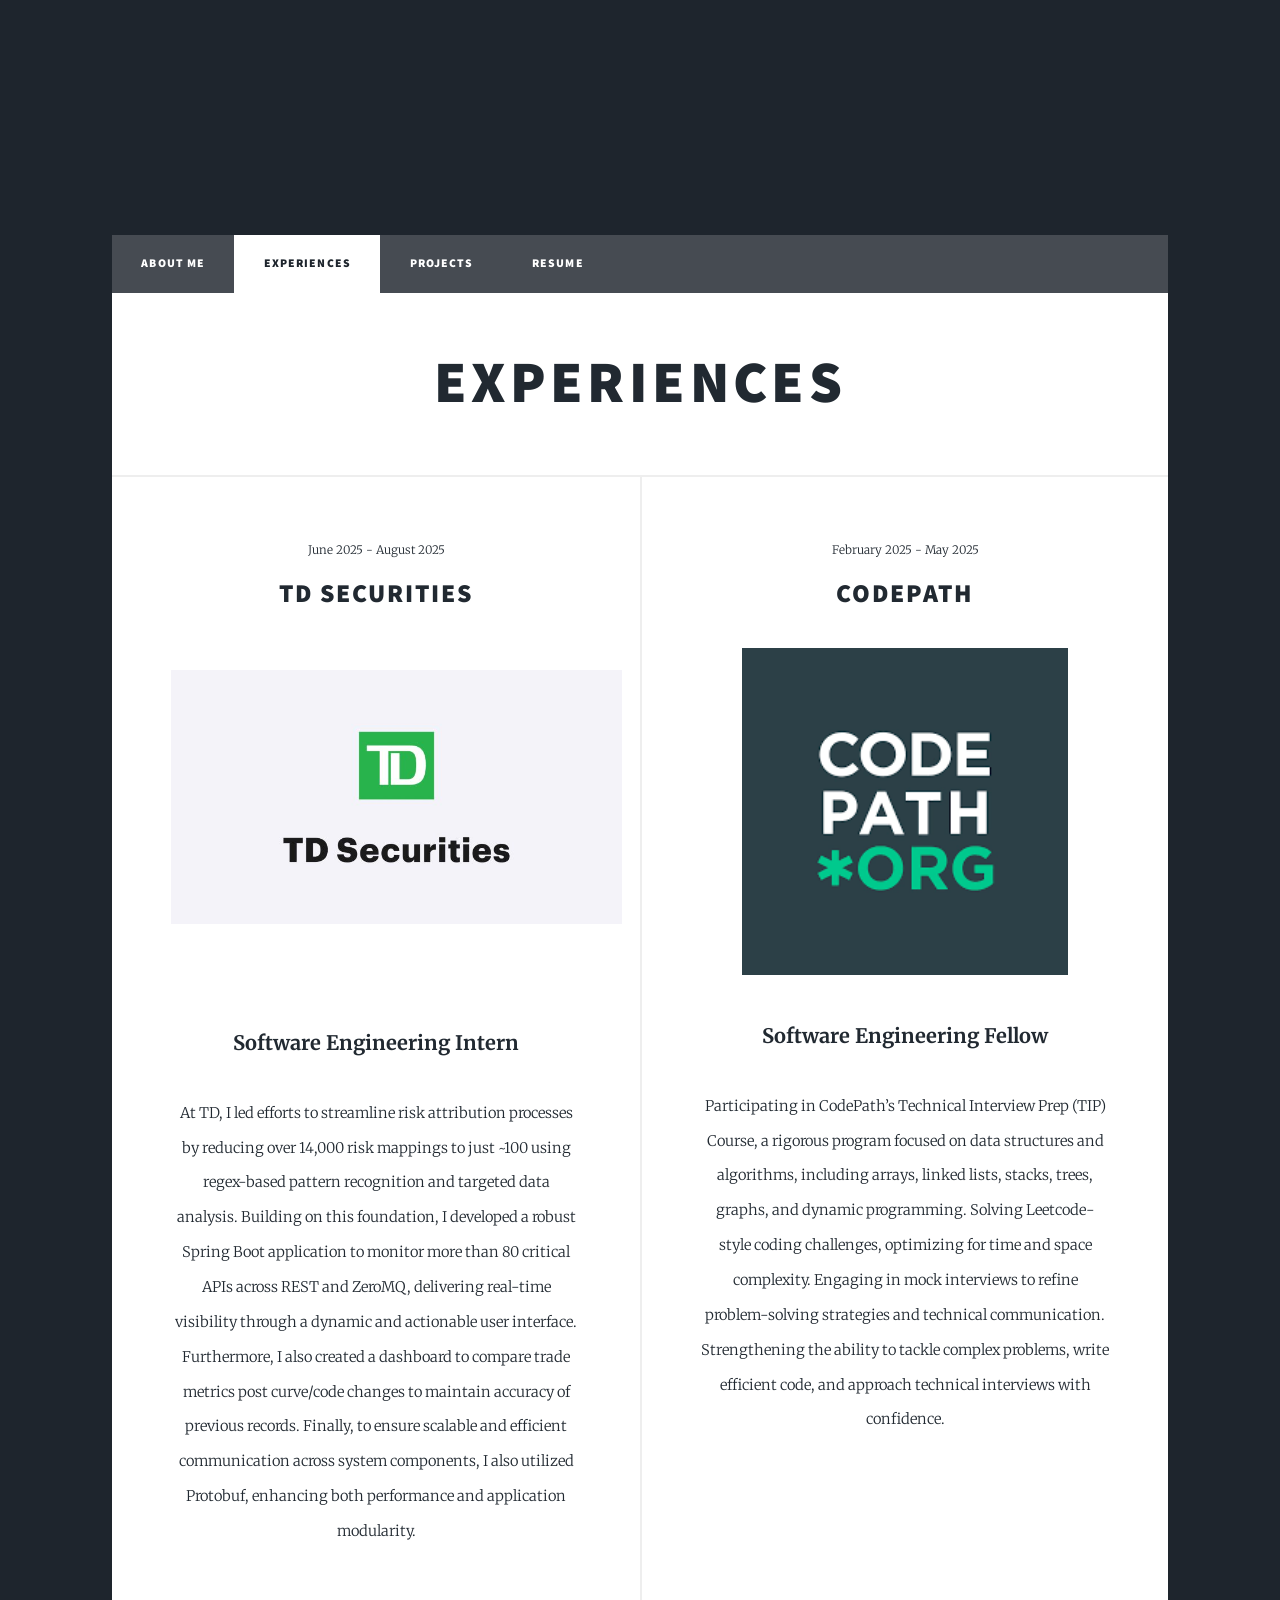
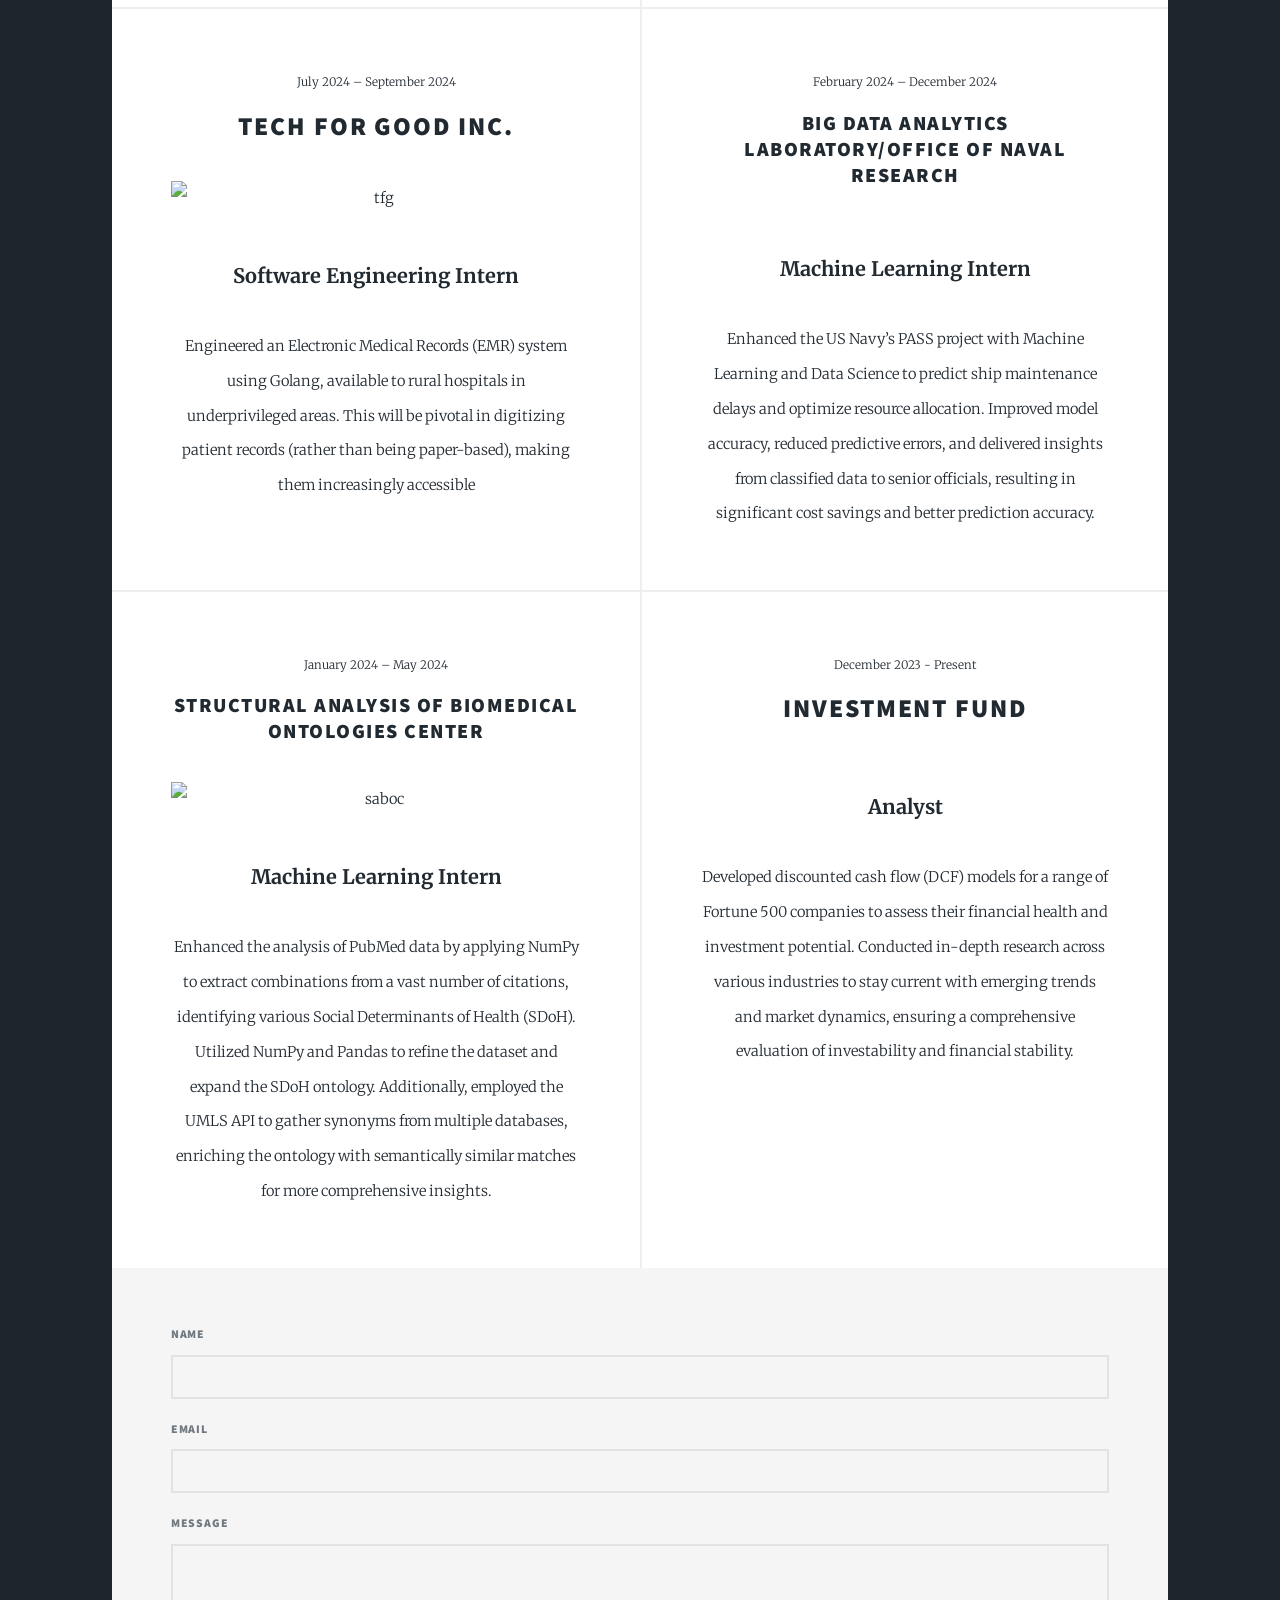
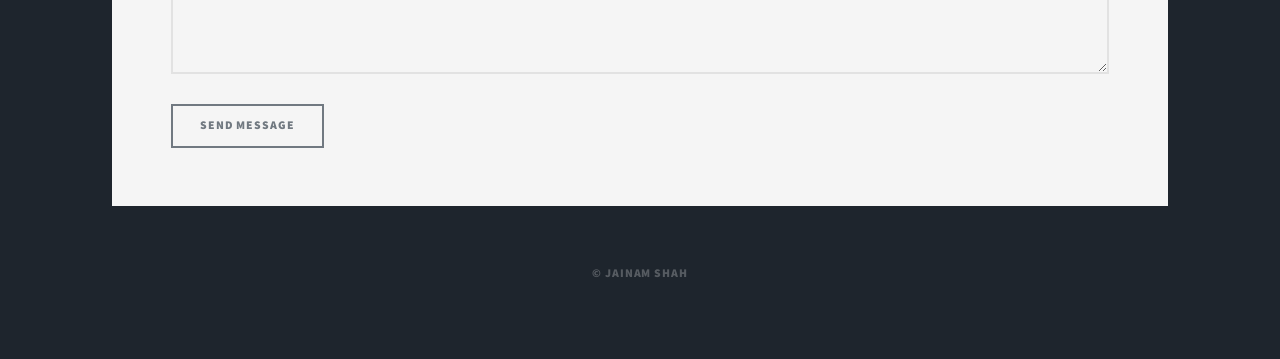
==== experiences.html @ 159c6a9f "changes" ====
<!DOCTYPE HTML>
<!--
	Massively by HTML5 UP
	html5up.net | @ajlkn
	Free for personal and commercial use under the CCA 3.0 license (html5up.net/license)
-->
<html>
	<head>
		<title>Jainam Shah - Software Engineer</title>
		<link rel="icon" type="image/jpg" href="images/j.jpg">
		<meta charset="utf-8" />
		<meta name="viewport" content="width=device-width, initial-scale=1, user-scalable=no" />
		<link rel="stylesheet" href="assets/css/main.css" />
		<noscript><link rel="stylesheet" href="assets/css/noscript.css" /></noscript>
	</head>
	<body class="is-preload">

		<!-- Wrapper -->
			<div id="wrapper">

				<!-- Intro -->
				<!-- <div id="intro"> -->
					<!-- <img id="selfpicture" src="images/1713069211766.jpeg" alt="picture">
					<h1>Jainam Shah<br /></h1>
					<h2>Sophomore @ New Jersey Institute of Technology<br /></h2>
					<p>Software Engineer interested in AI, Machine Learning, and other emerging technologies</p> -->
					<!-- <ul class="actions">
						<li><a href="#header" class="button icon solid solo fa-arrow-down scrolly">Continue</a></li>
					</ul> -->
				<!-- </div> -->

				<header id="header">
					<!-- <a href="index.html" class="logo">Massively</a> -->
				</header>
					

				<!-- Nav -->
					<nav id="nav">
						<ul class="links">
							<li><a href="index.html">About Me</a></li>
							<li class="active"><a href="experiences.html">Experiences</a></li>
							<li><a href="projects.html">Projects</a></li>
							<li><a href = "resume.html">Resume</a></li>
						</ul>
						<ul class="icons">
							
							<li><a href="https://www.instagram.com/j.shah28/" class="icon brands alt fa-instagram"><span class="label">Instagram</span></a></li>
							<li><a href="https://github.com/jshah0428" class="icon brands alt fa-github"><span class="label">GitHub</span></a></li>
							<li><a href="https://www.linkedin.com/in/jainamshah0428/" class="icon brands alt fa-linkedin"><span class="label">LinkedIn</span></a></li>
							<li><a href="mailto:jainamshah0428@gmail.com" class="icon solid alt fa-envelope"><span class="label">Email</span></a></li>
						
					</ul>
					</nav>	

				<!-- Main -->
				<div id="main">
					<div id = "experiences">
						<h1>Experiences</h1>
					</div>
						<section id = "posts" class="posts">
						

							<!-- New 2 -->
							<article>
								<header>
									<span class="date">June 2025 - August 2025</span>
									<h2 ><a href="#">TD Securities<br /></a></h2>
								</header>
								
								
								
								
								<a id = "tds" href="#" class="image fit"><img src="images/tds.jpeg" alt="" /></a>
								<style>
									#tds{
										display: inline-block;
										 /* margin-top: -15px; */
										margin-right: 50px;
										
										width: 110%; 
										height: auto;
									}
								</style>
								<p id ="jobtitles" class="tdsword">Software Engineering Intern</p>
								<style>
									.tdsword {
										font-size: 20px;
										margin-top: 45px;
									}
								</style>

								<p id = "explanation"> 
									At TD, I led efforts to streamline risk attribution processes by reducing over 
									14,000 risk mappings to just ~100 using regex-based pattern recognition and targeted 
									data analysis. Building on this foundation, I developed a robust Spring Boot application 
									to monitor more than 80 critical APIs across REST and ZeroMQ, delivering real-time 
									visibility through a dynamic and actionable user interface. Furthermore, 
									I also created a dashboard to compare trade metrics post curve/code changes to 
									maintain accuracy of previous records. 
									Finally, to ensure scalable and efficient communication across system components, 
									I also utilized Protobuf, enhancing 
									both performance and application modularity.</p>
								
							</article>
							

							<article>
								<header>
									<span class="date">February 2025 - May 2025</span>
									<h2 id = "codepath"><a href="#">CodePath<br />
									</a></h2>
									
									</header>
								</header>
								<a href="#" class="image fit"><img src="images/codepath.png" alt="codepath" id = "small"/></a>
								<p id ="jobtitles">Software Engineering Fellow</p>
								<p id = "explanation"> Participating in CodePath’s Technical Interview Prep (TIP) Course, 
									a rigorous program focused on data structures and algorithms, including arrays, linked lists, 
									stacks, trees, graphs, and dynamic programming. Solving Leetcode-style coding challenges, optimizing for 
									time and space complexity. Engaging in mock interviews to refine problem-solving strategies and technical 
									communication. Strengthening the ability to tackle complex problems, 
									write efficient code, and approach technical interviews with confidence.</p>
								<style>
									#small{
									  width: 80%;
									height: auto; 
									display: block;
									margin: auto; 
									}
								</style>
							</article>
							
							<article>
								
								<header>
									<span class="date"> July 2024 – September 2024</span>
									<h2><a href="#">Tech For Good Inc.<br /></a></h2>
								</header>
								<a href="#" class="image fit"><img src="images/Tech For Good_High Quality.png" alt="tfg" /></a>
								<p id ="jobtitles">Software Engineering Intern</p>
								<p id = "explanation"> Engineered an Electronic Medical Records (EMR) system using Golang, available to 
									rural hospitals in underprivileged areas. This will be pivotal in digitizing patient records 
									(rather than being paper-based), making them increasingly accessible</p>

						
							</article>
							<article>
								<header>
									<span class="date">February 2024 – December 2024</span>
									<h2 id = "BDAL"><a href="#">Big Data Analytics Laboratory/Office of Naval Research<br />
									</a></h2>
									<style>
										#BDAL{
											font-size: 20px;
										}
									</style>
								</header>
								<a href="#" id ="bdal_picture" class="image fit"><img src="images/IMG_E8BCC4598E19-1.jpeg" alt="" /></a>
								<style>
									#bdal_picture{
										display: inline-block;
										margin-top: -15px;
										width: 50%;
										height: auto;
									}
								</style>
								<p id ="jobtitles">Machine Learning Intern</p>
								<p id = "explanation"> Enhanced the US Navy’s PASS project with Machine Learning and Data Science to predict ship maintenance delays 
									and optimize resource allocation. Improved model accuracy, reduced predictive errors, and delivered insights from 
									classified data to senior officials, resulting in significant cost savings and better prediction accuracy.</p>
								
							</article>
							<article>
								<header>
									<span class="date">January 2024 – May 2024</span>
									<h2 id = "SABOC"><a href="#">Structural Analysis of Biomedical Ontologies Center<br />
									</a></h2>
									<style>
									#SABOC{
										font-size: 20px;
									}
									</style>
									</header>
								</header>
								<a href="#" class="image fit"><img src="images/saboc.jpeg" alt="saboc" /></a>
								<p id ="jobtitles">Machine Learning Intern</p>
								<p id = "explanation"> Enhanced the analysis of PubMed data by applying NumPy to extract combinations from a vast number of citations, 
									identifying various Social Determinants of Health (SDoH). Utilized NumPy and Pandas to refine the dataset and expand the SDoH ontology. 
									Additionally, employed the UMLS API to gather synonyms from multiple databases, enriching the ontology with semantically similar matches 
									for more comprehensive insights.</p>
							</article>
							<article>
								<header>
									<span class="date">December 2023 - Present</span>
									<h2><a href="#">Investment Fund<br />
									</a></h2>
									
								</header>
								<a id = "njitif_pic" href="#" class="image fit"><img src="images/download.png" alt="" /></a>
								<style>
									#njitif_pic{
										display: inline-block;
										margin-top: -15px;
										width: 70%;
										height: auto;
									}
								</style>
								<p id ="jobtitles">Analyst</p>
								<p id = "explanation"> 
								Developed discounted cash flow (DCF) models for a range of Fortune 500 companies to assess their 
									financial health and investment potential. Conducted in-depth research across various industries 
									to stay current with emerging trends and market dynamics, ensuring a comprehensive evaluation of 
									investability and financial stability.</p>
								
							</article>
							
						</section>
					</div>

				<!-- Footer -->
				<footer id="footer">
					<section>
						<form action="https://api.web3forms.com/submit" method="POST">
							<div class="fields">
								<div class="field">
									<label for="name">Name</label>
									<input type="text" name="name" id="name" required />
								</div>
								<div class="field">
									<label for="email">Email</label>
									<input type="email" name="email" id="email" required />
								</div>
								<div class="field">
									<label for="message">Message</label>
									<textarea name="message" id="message" rows="3" required></textarea>
								</div>
							</div>
							<input type="hidden" name="access_key" value="6ddfe1da-90d0-420a-a9d8-35b6c56b2657">
							<ul class="actions">
								<li><input type="submit" value="Send Message" /></li>
							</ul>
						</form>
					</section>
					<!-- <section class="split contact">
						
						
						<section>
							<h3>Social</h3>
							<ul class="icons alt">
								<li><a href="#" class="icon brands alt fa-twitter"><span class="label">Twitter</span></a></li>
								<li><a href="#" class="icon brands alt fa-facebook-f"><span class="label">Facebook</span></a></li>
								<li><a href="#" class="icon brands alt fa-instagram"><span class="label">Instagram</span></a></li>
								<li><a href="#" class="icon brands alt fa-github"><span class="label">GitHub</span></a></li>
							</ul>
						</section>
					</section> -->
				</footer>

			<!-- Copyright -->
				<div id="copyright">
					<ul><li>&copy; Jainam Shah</li></ul><ul class="icons alt"></ul><ul>
						<li><a href="https://www.instagram.com/j.shah28/" class="icon brands alt fa-instagram"><span class="label">Instagram</span></a></li>
						<li><a href="https://github.com/jshah0428" class="icon brands alt fa-github"><span class="label">GitHub</span></a></li>
						<li><a href="https://www.linkedin.com/in/jainamshah0428/" class="icon brands alt fa-linkedin"><span class="label">LinkedIn</span></a></li>
						<li><a href="mailto:jainamshah0428@gmail.com" class="icon solid alt fa-envelope"><span class="label">Email</span></a></li>
					</ul>
				</div>

			</div>

		<!-- Scripts -->
			<script src="assets/js/jquery.min.js"></script>
			<script src="assets/js/jquery.scrollex.min.js"></script>
			<script src="assets/js/jquery.scrolly.min.js"></script>
			<script src="assets/js/browser.min.js"></script>
			<script src="assets/js/breakpoints.min.js"></script>
			<script src="assets/js/util.js"></script>
			<script src="assets/js/main.js"></script>

	</body>
</html>
---- assets/css/main.css ----
@import url(fontawesome-all.min.css);
@import url("https://fonts.googleapis.com/css?family=Merriweather:300,700,300italic,700italic|Source+Sans+Pro:900");

/*
	Massively by HTML5 UP
	html5up.net | @ajlkn
	Free for personal and commercial use under the CCA 3.0 license (html5up.net/license)
*/

html, body, div, span, applet, object,
iframe, h1, h2, h3, h4, h5, h6, p, blockquote,
pre, a, abbr, acronym, address, big, cite,
code, del, dfn, em, img, ins, kbd, q, s, samp,
small, strike, strong, sub, sup, tt, var, b,
u, i, center, dl, dt, dd, ol, ul, li, fieldset,
form, label, legend, table, caption, tbody,
tfoot, thead, tr, th, td, article, aside,
canvas, details, embed, figure, figcaption,
footer, header, hgroup, menu, nav, output, ruby,
section, summary, time, mark, audio, video {
	margin: 0;
	padding: 0;
	border: 0;
	font-size: 100%;
	font: inherit;
	vertical-align: baseline;}

article, aside, details, figcaption, figure,
footer, header, hgroup, menu, nav, section {
	display: block;}

body {
	line-height: 1;
}

ol, ul {
	list-style: none;
}

blockquote, q {
	quotes: none;
}

	blockquote:before, blockquote:after, q:before, q:after {
		content: '';
		content: none;
	}

table {
	border-collapse: collapse;
	border-spacing: 0;
}

body {
	-webkit-text-size-adjust: none;
}

mark {
	background-color: transparent;
	color: inherit;
}

input::-moz-focus-inner {
	border: 0;
	padding: 0;
}

input, select, textarea {
	-moz-appearance: none;
	-webkit-appearance: none;
	-ms-appearance: none;
	appearance: none;
}

/* Basic */

	@-ms-viewport {
		width: device-width;
	}

	body {
		-ms-overflow-style: scrollbar;
	}

	@media screen and (max-width: 480px) {

		html, body {
			min-width: 320px;
		}

	}

	html {
		box-sizing: border-box;
	}

	*, *:before, *:after {
		box-sizing: inherit;
	}

	body {
		background-color: #1e252d;
	}

		body.is-preload *, body.is-preload *:before, body.is-preload *:after {
			-moz-animation: none !important;
			-webkit-animation: none !important;
			-ms-animation: none !important;
			animation: none !important;
			-moz-transition: none !important;
			-webkit-transition: none !important;
			-ms-transition: none !important;
			transition: none !important;
		}

/* Type */

	html {
		font-size: 16pt;
	}

		@media screen and (max-width: 1680px) {

			html {
				font-size: 12pt;
			}

		}

		@media screen and (max-width: 1280px) {

			html {
				font-size: 11pt;
			}

		}

		@media screen and (max-width: 360px) {

			html {
				font-size: 10pt;
			}

		}

	body {
		color: #212931;
	}

	body, input, select, textarea {
		font-family: "Merriweather", Georgia, serif;
		font-weight: 300;
		font-size: 1rem;
		line-height: 2.375;
	}

	a {
		-moz-transition: color 0.2s ease-in-out, background-color 0.2s ease-in-out, border-color 0.2s ease-in-out, box-shadow 0.2s ease-in-out;
		-webkit-transition: color 0.2s ease-in-out, background-color 0.2s ease-in-out, border-color 0.2s ease-in-out, box-shadow 0.2s ease-in-out;
		-ms-transition: color 0.2s ease-in-out, background-color 0.2s ease-in-out, border-color 0.2s ease-in-out, box-shadow 0.2s ease-in-out;
		transition: color 0.2s ease-in-out, background-color 0.2s ease-in-out, border-color 0.2s ease-in-out, box-shadow 0.2s ease-in-out;
		border-bottom: dotted 1px;
		text-decoration: none;
	}

		a:hover {
			border-bottom-color: transparent;
		}

	strong, b {
		font-weight: 600;
	}

	em, i {
		font-style: italic;
	}

	p {
		text-align: justify;
		margin: 0 0 2rem 0;
	}

	h1, h2, h3, h4, h5, h6 {
		font-family: "Source Sans Pro", Helvetica, sans-serif;
		font-weight: 900;
		line-height: 1.5;
		letter-spacing: 0.075em;
		text-transform: uppercase;
		margin: 0 0 1rem 0;
	}

		h1 a, h2 a, h3 a, h4 a, h5 a, h6 a {
			border-bottom: 0;
			color: inherit;
			text-decoration: none;
		}

	h1 {
		font-size: 4rem;
		line-height: 1.1;
		margin: 0 0 2rem 0;
	}

	h2 {
		font-size: 1.75rem;
		line-height: 1.3;
		margin: 0 0 1.5rem 0;
	}

	h3 {
		font-size: 1.25rem;
		margin: 0 0 1.5rem 0;
	}

	h4 {
		font-size: 1rem;
	}

	h5 {
		font-size: 0.9rem;
	}

	h6 {
		font-size: 0.8rem;
	}

	sub {
		font-size: 0.8rem;
		position: relative;
		top: 0.5rem;
	}

	sup {
		font-size: 0.8rem;
		position: relative;
		top: -0.5rem;
	}

	blockquote {
		border-left: solid 4px;
		font-style: italic;
		margin: 0 0 2rem 0;
		padding: 0.5rem 0 0.5rem 2rem;
	}

	code {
		border: solid 2px;
		font-family: "Courier New", monospace;
		font-size: 0.9rem;
		margin: 0 0.25rem;
		padding: 0.25rem 0.65rem;
	}

	pre {
		-webkit-overflow-scrolling: touch;
		font-family: "Courier New", monospace;
		font-size: 0.9rem;
		margin: 0 0 2rem 0;
	}

		pre code {
			display: block;
			line-height: 1.75;
			padding: 1rem 1.5rem;
			overflow-x: auto;
		}

	hr {
		border: 0;
		border-bottom: solid 2px;
		margin: 3rem 0;
	}

		hr.major {
			margin: 5rem 0;
		}

	.align-left {
		text-align: left;
	}

	.align-center {
		text-align: center;
	}

	.align-right {
		text-align: right;
	}

	input, select, textarea {
		color: #212931;
	}

	a {
		color: #212931;
		border-bottom-color: rgba(33, 41, 49, 0.5);
	}

		a:hover {
			border-bottom-color: transparent;
			color: #18bfef !important;
		}

	strong, b {
		color: #212931;
	}

	h1, h2, h3, h4, h5, h6 {
		color: #212931;
	}

	blockquote {
		border-left-color: #eeeeee;
	}

	code {
		background: rgba(220, 220, 220, 0.25);
		border-color: #eeeeee;
	}

	hr {
		border-bottom-color: #eeeeee;
	}

/* Row */

	.row {
		display: flex;
		flex-wrap: wrap;
		box-sizing: border-box;
		align-items: stretch;
	}

		.row > * {
			box-sizing: border-box;
		}

		.row.gtr-uniform > * > :last-child {
			margin-bottom: 0;
		}

		.row.aln-left {
			justify-content: flex-start;
		}

		.row.aln-center {
			justify-content: center;
		}

		.row.aln-right {
			justify-content: flex-end;
		}

		.row.aln-top {
			align-items: flex-start;
		}

		.row.aln-middle {
			align-items: center;
		}

		.row.aln-bottom {
			align-items: flex-end;
		}

		.row > .imp {
			order: -1;
		}

		.row > .col-1 {
			width: 8.33333%;
		}

		.row > .off-1 {
			margin-left: 8.33333%;
		}

		.row > .col-2 {
			width: 16.66667%;
		}

		.row > .off-2 {
			margin-left: 16.66667%;
		}

		.row > .col-3 {
			width: 25%;
		}

		.row > .off-3 {
			margin-left: 25%;
		}

		.row > .col-4 {
			width: 33.33333%;
		}

		.row > .off-4 {
			margin-left: 33.33333%;
		}

		.row > .col-5 {
			width: 41.66667%;
		}

		.row > .off-5 {
			margin-left: 41.66667%;
		}

		.row > .col-6 {
			width: 50%;
		}

		.row > .off-6 {
			margin-left: 50%;
		}

		.row > .col-7 {
			width: 58.33333%;
		}

		.row > .off-7 {
			margin-left: 58.33333%;
		}

		.row > .col-8 {
			width: 66.66667%;
		}

		.row > .off-8 {
			margin-left: 66.66667%;
		}

		.row > .col-9 {
			width: 75%;
		}

		.row > .off-9 {
			margin-left: 75%;
		}

		.row > .col-10 {
			width: 83.33333%;
		}

		.row > .off-10 {
			margin-left: 83.33333%;
		}

		.row > .col-11 {
			width: 91.66667%;
		}

		.row > .off-11 {
			margin-left: 91.66667%;
		}

		.row > .col-12 {
			width: 100%;
		}

		.row > .off-12 {
			margin-left: 100%;
		}

		.row.gtr-0 {
			margin-top: 0;
			margin-left: 0rem;
		}

			.row.gtr-0 > * {
				padding: 0 0 0 0rem;
			}

			.row.gtr-0.gtr-uniform {
				margin-top: 0rem;
			}

				.row.gtr-0.gtr-uniform > * {
					padding-top: 0rem;
				}

		.row.gtr-25 {
			margin-top: 0;
			margin-left: -0.375rem;
		}

			.row.gtr-25 > * {
				padding: 0 0 0 0.375rem;
			}

			.row.gtr-25.gtr-uniform {
				margin-top: -0.375rem;
			}

				.row.gtr-25.gtr-uniform > * {
					padding-top: 0.375rem;
				}

		.row.gtr-50 {
			margin-top: 0;
			margin-left: -0.75rem;
		}

			.row.gtr-50 > * {
				padding: 0 0 0 0.75rem;
			}

			.row.gtr-50.gtr-uniform {
				margin-top: -0.75rem;
			}

				.row.gtr-50.gtr-uniform > * {
					padding-top: 0.75rem;
				}

		.row {
			margin-top: 0;
			margin-left: -1.5rem;
		}

			.row > * {
				padding: 0 0 0 1.5rem;
			}

			.row.gtr-uniform {
				margin-top: -1.5rem;
			}

				.row.gtr-uniform > * {
					padding-top: 1.5rem;
				}

		.row.gtr-150 {
			margin-top: 0;
			margin-left: -2.25rem;
		}

			.row.gtr-150 > * {
				padding: 0 0 0 2.25rem;
			}

			.row.gtr-150.gtr-uniform {
				margin-top: -2.25rem;
			}

				.row.gtr-150.gtr-uniform > * {
					padding-top: 2.25rem;
				}

		.row.gtr-200 {
			margin-top: 0;
			margin-left: -3rem;
		}

			.row.gtr-200 > * {
				padding: 0 0 0 3rem;
			}

			.row.gtr-200.gtr-uniform {
				margin-top: -3rem;
			}

				.row.gtr-200.gtr-uniform > * {
					padding-top: 3rem;
				}

		@media screen and (max-width: 1680px) {

			.row {
				display: flex;
				flex-wrap: wrap;
				box-sizing: border-box;
				align-items: stretch;
			}

				.row > * {
					box-sizing: border-box;
				}

				.row.gtr-uniform > * > :last-child {
					margin-bottom: 0;
				}

				.row.aln-left {
					justify-content: flex-start;
				}

				.row.aln-center {
					justify-content: center;
				}

				.row.aln-right {
					justify-content: flex-end;
				}

				.row.aln-top {
					align-items: flex-start;
				}

				.row.aln-middle {
					align-items: center;
				}

				.row.aln-bottom {
					align-items: flex-end;
				}

				.row > .imp-xlarge {
					order: -1;
				}

				.row > .col-1-xlarge {
					width: 8.33333%;
				}

				.row > .off-1-xlarge {
					margin-left: 8.33333%;
				}

				.row > .col-2-xlarge {
					width: 16.66667%;
				}

				.row > .off-2-xlarge {
					margin-left: 16.66667%;
				}

				.row > .col-3-xlarge {
					width: 25%;
				}

				.row > .off-3-xlarge {
					margin-left: 25%;
				}

				.row > .col-4-xlarge {
					width: 33.33333%;
				}

				.row > .off-4-xlarge {
					margin-left: 33.33333%;
				}

				.row > .col-5-xlarge {
					width: 41.66667%;
				}

				.row > .off-5-xlarge {
					margin-left: 41.66667%;
				}

				.row > .col-6-xlarge {
					width: 50%;
				}

				.row > .off-6-xlarge {
					margin-left: 50%;
				}

				.row > .col-7-xlarge {
					width: 58.33333%;
				}

				.row > .off-7-xlarge {
					margin-left: 58.33333%;
				}

				.row > .col-8-xlarge {
					width: 66.66667%;
				}

				.row > .off-8-xlarge {
					margin-left: 66.66667%;
				}

				.row > .col-9-xlarge {
					width: 75%;
				}

				.row > .off-9-xlarge {
					margin-left: 75%;
				}

				.row > .col-10-xlarge {
					width: 83.33333%;
				}

				.row > .off-10-xlarge {
					margin-left: 83.33333%;
				}

				.row > .col-11-xlarge {
					width: 91.66667%;
				}

				.row > .off-11-xlarge {
					margin-left: 91.66667%;
				}

				.row > .col-12-xlarge {
					width: 100%;
				}

				.row > .off-12-xlarge {
					margin-left: 100%;
				}

				.row.gtr-0 {
					margin-top: 0;
					margin-left: 0rem;
				}

					.row.gtr-0 > * {
						padding: 0 0 0 0rem;
					}

					.row.gtr-0.gtr-uniform {
						margin-top: 0rem;
					}

						.row.gtr-0.gtr-uniform > * {
							padding-top: 0rem;
						}

				.row.gtr-25 {
					margin-top: 0;
					margin-left: -0.375rem;
				}

					.row.gtr-25 > * {
						padding: 0 0 0 0.375rem;
					}

					.row.gtr-25.gtr-uniform {
						margin-top: -0.375rem;
					}

						.row.gtr-25.gtr-uniform > * {
							padding-top: 0.375rem;
						}

				.row.gtr-50 {
					margin-top: 0;
					margin-left: -0.75rem;
				}

					.row.gtr-50 > * {
						padding: 0 0 0 0.75rem;
					}

					.row.gtr-50.gtr-uniform {
						margin-top: -0.75rem;
					}

						.row.gtr-50.gtr-uniform > * {
							padding-top: 0.75rem;
						}

				.row {
					margin-top: 0;
					margin-left: -1.5rem;
				}

					.row > * {
						padding: 0 0 0 1.5rem;
					}

					.row.gtr-uniform {
						margin-top: -1.5rem;
					}

						.row.gtr-uniform > * {
							padding-top: 1.5rem;
						}

				.row.gtr-150 {
					margin-top: 0;
					margin-left: -2.25rem;
				}

					.row.gtr-150 > * {
						padding: 0 0 0 2.25rem;
					}

					.row.gtr-150.gtr-uniform {
						margin-top: -2.25rem;
					}

						.row.gtr-150.gtr-uniform > * {
							padding-top: 2.25rem;
						}

				.row.gtr-200 {
					margin-top: 0;
					margin-left: -3rem;
				}

					.row.gtr-200 > * {
						padding: 0 0 0 3rem;
					}

					.row.gtr-200.gtr-uniform {
						margin-top: -3rem;
					}

						.row.gtr-200.gtr-uniform > * {
							padding-top: 3rem;
						}

		}

		@media screen and (max-width: 1280px) {

			.row {
				display: flex;
				flex-wrap: wrap;
				box-sizing: border-box;
				align-items: stretch;
			}

				.row > * {
					box-sizing: border-box;
				}

				.row.gtr-uniform > * > :last-child {
					margin-bottom: 0;
				}

				.row.aln-left {
					justify-content: flex-start;
				}

				.row.aln-center {
					justify-content: center;
				}

				.row.aln-right {
					justify-content: flex-end;
				}

				.row.aln-top {
					align-items: flex-start;
				}

				.row.aln-middle {
					align-items: center;
				}

				.row.aln-bottom {
					align-items: flex-end;
				}

				.row > .imp-large {
					order: -1;
				}

				.row > .col-1-large {
					width: 8.33333%;
				}

				.row > .off-1-large {
					margin-left: 8.33333%;
				}

				.row > .col-2-large {
					width: 16.66667%;
				}

				.row > .off-2-large {
					margin-left: 16.66667%;
				}

				.row > .col-3-large {
					width: 25%;
				}

				.row > .off-3-large {
					margin-left: 25%;
				}

				.row > .col-4-large {
					width: 33.33333%;
				}

				.row > .off-4-large {
					margin-left: 33.33333%;
				}

				.row > .col-5-large {
					width: 41.66667%;
				}

				.row > .off-5-large {
					margin-left: 41.66667%;
				}

				.row > .col-6-large {
					width: 50%;
				}

				.row > .off-6-large {
					margin-left: 50%;
				}

				.row > .col-7-large {
					width: 58.33333%;
				}

				.row > .off-7-large {
					margin-left: 58.33333%;
				}

				.row > .col-8-large {
					width: 66.66667%;
				}

				.row > .off-8-large {
					margin-left: 66.66667%;
				}

				.row > .col-9-large {
					width: 75%;
				}

				.row > .off-9-large {
					margin-left: 75%;
				}

				.row > .col-10-large {
					width: 83.33333%;
				}

				.row > .off-10-large {
					margin-left: 83.33333%;
				}

				.row > .col-11-large {
					width: 91.66667%;
				}

				.row > .off-11-large {
					margin-left: 91.66667%;
				}

				.row > .col-12-large {
					width: 100%;
				}

				.row > .off-12-large {
					margin-left: 100%;
				}

				.row.gtr-0 {
					margin-top: 0;
					margin-left: 0rem;
				}

					.row.gtr-0 > * {
						padding: 0 0 0 0rem;
					}

					.row.gtr-0.gtr-uniform {
						margin-top: 0rem;
					}

						.row.gtr-0.gtr-uniform > * {
							padding-top: 0rem;
						}

				.row.gtr-25 {
					margin-top: 0;
					margin-left: -0.375rem;
				}

					.row.gtr-25 > * {
						padding: 0 0 0 0.375rem;
					}

					.row.gtr-25.gtr-uniform {
						margin-top: -0.375rem;
					}

						.row.gtr-25.gtr-uniform > * {
							padding-top: 0.375rem;
						}

				.row.gtr-50 {
					margin-top: 0;
					margin-left: -0.75rem;
				}

					.row.gtr-50 > * {
						padding: 0 0 0 0.75rem;
					}

					.row.gtr-50.gtr-uniform {
						margin-top: -0.75rem;
					}

						.row.gtr-50.gtr-uniform > * {
							padding-top: 0.75rem;
						}

				.row {
					margin-top: 0;
					margin-left: -1.5rem;
				}

					.row > * {
						padding: 0 0 0 1.5rem;
					}

					.row.gtr-uniform {
						margin-top: -1.5rem;
					}

						.row.gtr-uniform > * {
							padding-top: 1.5rem;
						}

				.row.gtr-150 {
					margin-top: 0;
					margin-left: -2.25rem;
				}

					.row.gtr-150 > * {
						padding: 0 0 0 2.25rem;
					}

					.row.gtr-150.gtr-uniform {
						margin-top: -2.25rem;
					}

						.row.gtr-150.gtr-uniform > * {
							padding-top: 2.25rem;
						}

				.row.gtr-200 {
					margin-top: 0;
					margin-left: -3rem;
				}

					.row.gtr-200 > * {
						padding: 0 0 0 3rem;
					}

					.row.gtr-200.gtr-uniform {
						margin-top: -3rem;
					}

						.row.gtr-200.gtr-uniform > * {
							padding-top: 3rem;
						}

		}

		@media screen and (max-width: 980px) {

			.row {
				display: flex;
				flex-wrap: wrap;
				box-sizing: border-box;
				align-items: stretch;
			}

				.row > * {
					box-sizing: border-box;
				}

				.row.gtr-uniform > * > :last-child {
					margin-bottom: 0;
				}

				.row.aln-left {
					justify-content: flex-start;
				}

				.row.aln-center {
					justify-content: center;
				}

				.row.aln-right {
					justify-content: flex-end;
				}

				.row.aln-top {
					align-items: flex-start;
				}

				.row.aln-middle {
					align-items: center;
				}

				.row.aln-bottom {
					align-items: flex-end;
				}

				.row > .imp-medium {
					order: -1;
				}

				.row > .col-1-medium {
					width: 8.33333%;
				}

				.row > .off-1-medium {
					margin-left: 8.33333%;
				}

				.row > .col-2-medium {
					width: 16.66667%;
				}

				.row > .off-2-medium {
					margin-left: 16.66667%;
				}

				.row > .col-3-medium {
					width: 25%;
				}

				.row > .off-3-medium {
					margin-left: 25%;
				}

				.row > .col-4-medium {
					width: 33.33333%;
				}

				.row > .off-4-medium {
					margin-left: 33.33333%;
				}

				.row > .col-5-medium {
					width: 41.66667%;
				}

				.row > .off-5-medium {
					margin-left: 41.66667%;
				}

				.row > .col-6-medium {
					width: 50%;
				}

				.row > .off-6-medium {
					margin-left: 50%;
				}

				.row > .col-7-medium {
					width: 58.33333%;
				}

				.row > .off-7-medium {
					margin-left: 58.33333%;
				}

				.row > .col-8-medium {
					width: 66.66667%;
				}

				.row > .off-8-medium {
					margin-left: 66.66667%;
				}

				.row > .col-9-medium {
					width: 75%;
				}

				.row > .off-9-medium {
					margin-left: 75%;
				}

				.row > .col-10-medium {
					width: 83.33333%;
				}

				.row > .off-10-medium {
					margin-left: 83.33333%;
				}

				.row > .col-11-medium {
					width: 91.66667%;
				}

				.row > .off-11-medium {
					margin-left: 91.66667%;
				}

				.row > .col-12-medium {
					width: 100%;
				}

				.row > .off-12-medium {
					margin-left: 100%;
				}

				.row.gtr-0 {
					margin-top: 0;
					margin-left: 0rem;
				}

					.row.gtr-0 > * {
						padding: 0 0 0 0rem;
					}

					.row.gtr-0.gtr-uniform {
						margin-top: 0rem;
					}

						.row.gtr-0.gtr-uniform > * {
							padding-top: 0rem;
						}

				.row.gtr-25 {
					margin-top: 0;
					margin-left: -0.375rem;
				}

					.row.gtr-25 > * {
						padding: 0 0 0 0.375rem;
					}

					.row.gtr-25.gtr-uniform {
						margin-top: -0.375rem;
					}

						.row.gtr-25.gtr-uniform > * {
							padding-top: 0.375rem;
						}

				.row.gtr-50 {
					margin-top: 0;
					margin-left: -0.75rem;
				}

					.row.gtr-50 > * {
						padding: 0 0 0 0.75rem;
					}

					.row.gtr-50.gtr-uniform {
						margin-top: -0.75rem;
					}

						.row.gtr-50.gtr-uniform > * {
							padding-top: 0.75rem;
						}

				.row {
					margin-top: 0;
					margin-left: -1.5rem;
				}

					.row > * {
						padding: 0 0 0 1.5rem;
					}

					.row.gtr-uniform {
						margin-top: -1.5rem;
					}

						.row.gtr-uniform > * {
							padding-top: 1.5rem;
						}

				.row.gtr-150 {
					margin-top: 0;
					margin-left: -2.25rem;
				}

					.row.gtr-150 > * {
						padding: 0 0 0 2.25rem;
					}

					.row.gtr-150.gtr-uniform {
						margin-top: -2.25rem;
					}

						.row.gtr-150.gtr-uniform > * {
							padding-top: 2.25rem;
						}

				.row.gtr-200 {
					margin-top: 0;
					margin-left: -3rem;
				}

					.row.gtr-200 > * {
						padding: 0 0 0 3rem;
					}

					.row.gtr-200.gtr-uniform {
						margin-top: -3rem;
					}

						.row.gtr-200.gtr-uniform > * {
							padding-top: 3rem;
						}

		}

		@media screen and (max-width: 736px) {

			.row {
				display: flex;
				flex-wrap: wrap;
				box-sizing: border-box;
				align-items: stretch;
			}

				.row > * {
					box-sizing: border-box;
				}

				.row.gtr-uniform > * > :last-child {
					margin-bottom: 0;
				}

				.row.aln-left {
					justify-content: flex-start;
				}

				.row.aln-center {
					justify-content: center;
				}

				.row.aln-right {
					justify-content: flex-end;
				}

				.row.aln-top {
					align-items: flex-start;
				}

				.row.aln-middle {
					align-items: center;
				}

				.row.aln-bottom {
					align-items: flex-end;
				}

				.row > .imp-small {
					order: -1;
				}

				.row > .col-1-small {
					width: 8.33333%;
				}

				.row > .off-1-small {
					margin-left: 8.33333%;
				}

				.row > .col-2-small {
					width: 16.66667%;
				}

				.row > .off-2-small {
					margin-left: 16.66667%;
				}

				.row > .col-3-small {
					width: 25%;
				}

				.row > .off-3-small {
					margin-left: 25%;
				}

				.row > .col-4-small {
					width: 33.33333%;
				}

				.row > .off-4-small {
					margin-left: 33.33333%;
				}

				.row > .col-5-small {
					width: 41.66667%;
				}

				.row > .off-5-small {
					margin-left: 41.66667%;
				}

				.row > .col-6-small {
					width: 50%;
				}

				.row > .off-6-small {
					margin-left: 50%;
				}

				.row > .col-7-small {
					width: 58.33333%;
				}

				.row > .off-7-small {
					margin-left: 58.33333%;
				}

				.row > .col-8-small {
					width: 66.66667%;
				}

				.row > .off-8-small {
					margin-left: 66.66667%;
				}

				.row > .col-9-small {
					width: 75%;
				}

				.row > .off-9-small {
					margin-left: 75%;
				}

				.row > .col-10-small {
					width: 83.33333%;
				}

				.row > .off-10-small {
					margin-left: 83.33333%;
				}

				.row > .col-11-small {
					width: 91.66667%;
				}

				.row > .off-11-small {
					margin-left: 91.66667%;
				}

				.row > .col-12-small {
					width: 100%;
				}

				.row > .off-12-small {
					margin-left: 100%;
				}

				.row.gtr-0 {
					margin-top: 0;
					margin-left: 0rem;
				}

					.row.gtr-0 > * {
						padding: 0 0 0 0rem;
					}

					.row.gtr-0.gtr-uniform {
						margin-top: 0rem;
					}

						.row.gtr-0.gtr-uniform > * {
							padding-top: 0rem;
						}

				.row.gtr-25 {
					margin-top: 0;
					margin-left: -0.375rem;
				}

					.row.gtr-25 > * {
						padding: 0 0 0 0.375rem;
					}

					.row.gtr-25.gtr-uniform {
						margin-top: -0.375rem;
					}

						.row.gtr-25.gtr-uniform > * {
							padding-top: 0.375rem;
						}

				.row.gtr-50 {
					margin-top: 0;
					margin-left: -0.75rem;
				}

					.row.gtr-50 > * {
						padding: 0 0 0 0.75rem;
					}

					.row.gtr-50.gtr-uniform {
						margin-top: -0.75rem;
					}

						.row.gtr-50.gtr-uniform > * {
							padding-top: 0.75rem;
						}

				.row {
					margin-top: 0;
					margin-left: -1.5rem;
				}

					.row > * {
						padding: 0 0 0 1.5rem;
					}

					.row.gtr-uniform {
						margin-top: -1.5rem;
					}

						.row.gtr-uniform > * {
							padding-top: 1.5rem;
						}

				.row.gtr-150 {
					margin-top: 0;
					margin-left: -2.25rem;
				}

					.row.gtr-150 > * {
						padding: 0 0 0 2.25rem;
					}

					.row.gtr-150.gtr-uniform {
						margin-top: -2.25rem;
					}

						.row.gtr-150.gtr-uniform > * {
							padding-top: 2.25rem;
						}

				.row.gtr-200 {
					margin-top: 0;
					margin-left: -3rem;
				}

					.row.gtr-200 > * {
						padding: 0 0 0 3rem;
					}

					.row.gtr-200.gtr-uniform {
						margin-top: -3rem;
					}

						.row.gtr-200.gtr-uniform > * {
							padding-top: 3rem;
						}

		}

		@media screen and (max-width: 480px) {

			.row {
				display: flex;
				flex-wrap: wrap;
				box-sizing: border-box;
				align-items: stretch;
			}

				.row > * {
					box-sizing: border-box;
				}

				.row.gtr-uniform > * > :last-child {
					margin-bottom: 0;
				}

				.row.aln-left {
					justify-content: flex-start;
				}

				.row.aln-center {
					justify-content: center;
				}

				.row.aln-right {
					justify-content: flex-end;
				}

				.row.aln-top {
					align-items: flex-start;
				}

				.row.aln-middle {
					align-items: center;
				}

				.row.aln-bottom {
					align-items: flex-end;
				}

				.row > .imp-xsmall {
					order: -1;
				}

				.row > .col-1-xsmall {
					width: 8.33333%;
				}

				.row > .off-1-xsmall {
					margin-left: 8.33333%;
				}

				.row > .col-2-xsmall {
					width: 16.66667%;
				}

				.row > .off-2-xsmall {
					margin-left: 16.66667%;
				}

				.row > .col-3-xsmall {
					width: 25%;
				}

				.row > .off-3-xsmall {
					margin-left: 25%;
				}

				.row > .col-4-xsmall {
					width: 33.33333%;
				}

				.row > .off-4-xsmall {
					margin-left: 33.33333%;
				}

				.row > .col-5-xsmall {
					width: 41.66667%;
				}

				.row > .off-5-xsmall {
					margin-left: 41.66667%;
				}

				.row > .col-6-xsmall {
					width: 50%;
				}

				.row > .off-6-xsmall {
					margin-left: 50%;
				}

				.row > .col-7-xsmall {
					width: 58.33333%;
				}

				.row > .off-7-xsmall {
					margin-left: 58.33333%;
				}

				.row > .col-8-xsmall {
					width: 66.66667%;
				}

				.row > .off-8-xsmall {
					margin-left: 66.66667%;
				}

				.row > .col-9-xsmall {
					width: 75%;
				}

				.row > .off-9-xsmall {
					margin-left: 75%;
				}

				.row > .col-10-xsmall {
					width: 83.33333%;
				}

				.row > .off-10-xsmall {
					margin-left: 83.33333%;
				}

				.row > .col-11-xsmall {
					width: 91.66667%;
				}

				.row > .off-11-xsmall {
					margin-left: 91.66667%;
				}

				.row > .col-12-xsmall {
					width: 100%;
				}

				.row > .off-12-xsmall {
					margin-left: 100%;
				}

				.row.gtr-0 {
					margin-top: 0;
					margin-left: 0rem;
				}

					.row.gtr-0 > * {
						padding: 0 0 0 0rem;
					}

					.row.gtr-0.gtr-uniform {
						margin-top: 0rem;
					}

						.row.gtr-0.gtr-uniform > * {
							padding-top: 0rem;
						}

				.row.gtr-25 {
					margin-top: 0;
					margin-left: -0.375rem;
				}

					.row.gtr-25 > * {
						padding: 0 0 0 0.375rem;
					}

					.row.gtr-25.gtr-uniform {
						margin-top: -0.375rem;
					}

						.row.gtr-25.gtr-uniform > * {
							padding-top: 0.375rem;
						}

				.row.gtr-50 {
					margin-top: 0;
					margin-left: -0.75rem;
				}

					.row.gtr-50 > * {
						padding: 0 0 0 0.75rem;
					}

					.row.gtr-50.gtr-uniform {
						margin-top: -0.75rem;
					}

						.row.gtr-50.gtr-uniform > * {
							padding-top: 0.75rem;
						}

				.row {
					margin-top: 0;
					margin-left: -1.5rem;
				}

					.row > * {
						padding: 0 0 0 1.5rem;
					}

					.row.gtr-uniform {
						margin-top: -1.5rem;
					}

						.row.gtr-uniform > * {
							padding-top: 1.5rem;
						}

				.row.gtr-150 {
					margin-top: 0;
					margin-left: -2.25rem;
				}

					.row.gtr-150 > * {
						padding: 0 0 0 2.25rem;
					}

					.row.gtr-150.gtr-uniform {
						margin-top: -2.25rem;
					}

						.row.gtr-150.gtr-uniform > * {
							padding-top: 2.25rem;
						}

				.row.gtr-200 {
					margin-top: 0;
					margin-left: -3rem;
				}

					.row.gtr-200 > * {
						padding: 0 0 0 3rem;
					}

					.row.gtr-200.gtr-uniform {
						margin-top: -3rem;
					}

						.row.gtr-200.gtr-uniform > * {
							padding-top: 3rem;
						}

		}

		@media screen and (max-width: 360px) {

			.row {
				display: flex;
				flex-wrap: wrap;
				box-sizing: border-box;
				align-items: stretch;
			}

				.row > * {
					box-sizing: border-box;
				}

				.row.gtr-uniform > * > :last-child {
					margin-bottom: 0;
				}

				.row.aln-left {
					justify-content: flex-start;
				}

				.row.aln-center {
					justify-content: center;
				}

				.row.aln-right {
					justify-content: flex-end;
				}

				.row.aln-top {
					align-items: flex-start;
				}

				.row.aln-middle {
					align-items: center;
				}

				.row.aln-bottom {
					align-items: flex-end;
				}

				.row > .imp-xxsmall {
					order: -1;
				}

				.row > .col-1-xxsmall {
					width: 8.33333%;
				}

				.row > .off-1-xxsmall {
					margin-left: 8.33333%;
				}

				.row > .col-2-xxsmall {
					width: 16.66667%;
				}

				.row > .off-2-xxsmall {
					margin-left: 16.66667%;
				}

				.row > .col-3-xxsmall {
					width: 25%;
				}

				.row > .off-3-xxsmall {
					margin-left: 25%;
				}

				.row > .col-4-xxsmall {
					width: 33.33333%;
				}

				.row > .off-4-xxsmall {
					margin-left: 33.33333%;
				}

				.row > .col-5-xxsmall {
					width: 41.66667%;
				}

				.row > .off-5-xxsmall {
					margin-left: 41.66667%;
				}

				.row > .col-6-xxsmall {
					width: 50%;
				}

				.row > .off-6-xxsmall {
					margin-left: 50%;
				}

				.row > .col-7-xxsmall {
					width: 58.33333%;
				}

				.row > .off-7-xxsmall {
					margin-left: 58.33333%;
				}

				.row > .col-8-xxsmall {
					width: 66.66667%;
				}

				.row > .off-8-xxsmall {
					margin-left: 66.66667%;
				}

				.row > .col-9-xxsmall {
					width: 75%;
				}

				.row > .off-9-xxsmall {
					margin-left: 75%;
				}

				.row > .col-10-xxsmall {
					width: 83.33333%;
				}

				.row > .off-10-xxsmall {
					margin-left: 83.33333%;
				}

				.row > .col-11-xxsmall {
					width: 91.66667%;
				}

				.row > .off-11-xxsmall {
					margin-left: 91.66667%;
				}

				.row > .col-12-xxsmall {
					width: 100%;
				}

				.row > .off-12-xxsmall {
					margin-left: 100%;
				}

				.row.gtr-0 {
					margin-top: 0;
					margin-left: 0rem;
				}

					.row.gtr-0 > * {
						padding: 0 0 0 0rem;
					}

					.row.gtr-0.gtr-uniform {
						margin-top: 0rem;
					}

						.row.gtr-0.gtr-uniform > * {
							padding-top: 0rem;
						}

				.row.gtr-25 {
					margin-top: 0;
					margin-left: -0.375rem;
				}

					.row.gtr-25 > * {
						padding: 0 0 0 0.375rem;
					}

					.row.gtr-25.gtr-uniform {
						margin-top: -0.375rem;
					}

						.row.gtr-25.gtr-uniform > * {
							padding-top: 0.375rem;
						}

				.row.gtr-50 {
					margin-top: 0;
					margin-left: -0.75rem;
				}

					.row.gtr-50 > * {
						padding: 0 0 0 0.75rem;
					}

					.row.gtr-50.gtr-uniform {
						margin-top: -0.75rem;
					}

						.row.gtr-50.gtr-uniform > * {
							padding-top: 0.75rem;
						}

				.row {
					margin-top: 0;
					margin-left: -1.5rem;
				}

					.row > * {
						padding: 0 0 0 1.5rem;
					}

					.row.gtr-uniform {
						margin-top: -1.5rem;
					}

						.row.gtr-uniform > * {
							padding-top: 1.5rem;
						}

				.row.gtr-150 {
					margin-top: 0;
					margin-left: -2.25rem;
				}

					.row.gtr-150 > * {
						padding: 0 0 0 2.25rem;
					}

					.row.gtr-150.gtr-uniform {
						margin-top: -2.25rem;
					}

						.row.gtr-150.gtr-uniform > * {
							padding-top: 2.25rem;
						}

				.row.gtr-200 {
					margin-top: 0;
					margin-left: -3rem;
				}

					.row.gtr-200 > * {
						padding: 0 0 0 3rem;
					}

					.row.gtr-200.gtr-uniform {
						margin-top: -3rem;
					}

						.row.gtr-200.gtr-uniform > * {
							padding-top: 3rem;
						}

		}

/* Box */

	.box {
		border: solid 2px;
		margin-bottom: 2rem;
		padding: 1.5rem;
	}

		.box > :last-child,
		.box > :last-child > :last-child,
		.box > :last-child > :last-child > :last-child {
			margin-bottom: 0;
		}

		.box.alt {
			border: 0;
			border-radius: 0;
			padding: 0;
		}

	.box {
		border-color: #eeeeee;
	}

/* Button */

	input[type="submit"],
	input[type="reset"],
	input[type="button"],
	button,
	.button {
		-moz-appearance: none;
		-webkit-appearance: none;
		-ms-appearance: none;
		appearance: none;
		-moz-transition: background-color 0.2s ease-in-out, box-shadow 0.2s ease-in-out, color 0.2s ease-in-out;
		-webkit-transition: background-color 0.2s ease-in-out, box-shadow 0.2s ease-in-out, color 0.2s ease-in-out;
		-ms-transition: background-color 0.2s ease-in-out, box-shadow 0.2s ease-in-out, color 0.2s ease-in-out;
		transition: background-color 0.2s ease-in-out, box-shadow 0.2s ease-in-out, color 0.2s ease-in-out;
		border: 0;
		border-radius: 0;
		cursor: pointer;
		display: inline-block;
		font-family: "Source Sans Pro", Helvetica, sans-serif;
		font-size: 0.8rem;
		font-weight: 900;
		letter-spacing: 0.075em;
		height: 3rem;
		line-height: 3rem;
		padding: 0 2rem;
		text-align: center;
		text-decoration: none;
		text-transform: uppercase;
		white-space: nowrap;
	}

		input[type="submit"].icon:before,
		input[type="reset"].icon:before,
		input[type="button"].icon:before,
		button.icon:before,
		.button.icon:before {
			margin-right: 0.5rem;
		}

		input[type="submit"].icon.solo,
		input[type="reset"].icon.solo,
		input[type="button"].icon.solo,
		button.icon.solo,
		.button.icon.solo {
			position: relative;
			width: 4rem;
			height: 4rem;
			line-height: 4rem;
			border-radius: 4rem;
			text-indent: 4rem;
			overflow: hidden;
			padding: 0;
			white-space: nowrap;
		}

			input[type="submit"].icon.solo:before,
			input[type="reset"].icon.solo:before,
			input[type="button"].icon.solo:before,
			button.icon.solo:before,
			.button.icon.solo:before {
				position: absolute;
				display: block;
				top: 0;
				left: 0;
				width: inherit;
				height: inherit;
				line-height: inherit;
				font-size: 1.25rem;
				margin-right: 0;
				text-align: center;
				text-indent: 0;
			}

		input[type="submit"].fit,
		input[type="reset"].fit,
		input[type="button"].fit,
		button.fit,
		.button.fit {
			width: 100%;
		}

		input[type="submit"].small,
		input[type="reset"].small,
		input[type="button"].small,
		button.small,
		.button.small {
			font-size: 0.7rem;
			height: 2.5rem;
			line-height: 2.5rem;
			padding: 0 1.5rem;
		}

		input[type="submit"].large,
		input[type="reset"].large,
		input[type="button"].large,
		button.large,
		.button.large {
			font-size: 0.9rem;
			height: 3.5rem;
			line-height: 3.5rem;
			padding: 0 2.75rem;
		}

		@media screen and (max-width: 980px) {

			input[type="submit"],
			input[type="reset"],
			input[type="button"],
			button,
			.button {
				font-size: 0.9rem;
				height: 3.25rem;
				line-height: 3.25rem;
			}

				input[type="submit"].large,
				input[type="reset"].large,
				input[type="button"].large,
				button.large,
				.button.large {
					font-size: 1rem;
					height: 3.75rem;
					line-height: 3.75rem;
				}

		}

		input[type="submit"].disabled, input[type="submit"]:disabled,
		input[type="reset"].disabled,
		input[type="reset"]:disabled,
		input[type="button"].disabled,
		input[type="button"]:disabled,
		button.disabled,
		button:disabled,
		.button.disabled,
		.button:disabled {
			pointer-events: none;
			opacity: 0.25;
		}

	input[type="submit"],
	input[type="reset"],
	input[type="button"],
	button,
	.button {
		background-color: transparent;
		box-shadow: inset 0 0 0 2px #212931;
		color: #212931 !important;
	}

		input[type="submit"]:hover,
		input[type="reset"]:hover,
		input[type="button"]:hover,
		button:hover,
		.button:hover {
			box-shadow: inset 0 0 0 2px #18bfef;
			color: #18bfef !important;
		}

		input[type="submit"].primary,
		input[type="reset"].primary,
		input[type="button"].primary,
		button.primary,
		.button.primary {
			background-color: #212931;
			box-shadow: none;
			color: #ffffff !important;
		}

			input[type="submit"].primary:hover,
			input[type="reset"].primary:hover,
			input[type="button"].primary:hover,
			button.primary:hover,
			.button.primary:hover {
				background-color: #18bfef;
			}

/* Form */

	form {
		margin: 0 0 2rem 0;
	}

		form > :last-child {
			margin-bottom: 0;
		}

		form > .fields {
			display: -moz-flex;
			display: -webkit-flex;
			display: -ms-flex;
			display: flex;
			-moz-flex-wrap: wrap;
			-webkit-flex-wrap: wrap;
			-ms-flex-wrap: wrap;
			flex-wrap: wrap;
			width: calc(100% + 3rem);
			margin: -1.5rem 0 2rem -1.5rem;
		}

			form > .fields > .field {
				-moz-flex-grow: 0;
				-webkit-flex-grow: 0;
				-ms-flex-grow: 0;
				flex-grow: 0;
				-moz-flex-shrink: 0;
				-webkit-flex-shrink: 0;
				-ms-flex-shrink: 0;
				flex-shrink: 0;
				padding: 1.5rem 0 0 1.5rem;
				width: calc(100% - 1.5rem);
			}

				form > .fields > .field.half {
					width: calc(50% - 0.75rem);
				}

				form > .fields > .field.third {
					width: calc(100%/3 - 0.5rem);
				}

				form > .fields > .field.quarter {
					width: calc(25% - 0.375rem);
				}

		@media screen and (max-width: 480px) {

			form > .fields {
				width: calc(100% + 3rem);
				margin: -1.5rem 0 2rem -1.5rem;
			}

				form > .fields > .field {
					padding: 1.5rem 0 0 1.5rem;
					width: calc(100% - 1.5rem);
				}

					form > .fields > .field.half {
						width: calc(100% - 1.5rem);
					}

					form > .fields > .field.third {
						width: calc(100% - 1.5rem);
					}

					form > .fields > .field.quarter {
						width: calc(100% - 1.5rem);
					}

		}

	label {
		display: block;
		font-family: "Source Sans Pro", Helvetica, sans-serif;
		font-weight: 900;
		line-height: 1.5;
		letter-spacing: 0.075em;
		font-size: 0.8rem;
		text-transform: uppercase;
		margin: 0 0 0.75rem 0;
	}

		@media screen and (max-width: 980px) {

			label {
				font-size: 0.9rem;
			}

		}

	input[type="text"],
	input[type="password"],
	input[type="email"],
	select,
	textarea {
		-moz-appearance: none;
		-webkit-appearance: none;
		-ms-appearance: none;
		appearance: none;
		background: transparent;
		border-radius: 0;
		border: solid 2px;
		color: inherit;
		display: block;
		outline: 0;
		padding: 0 1rem;
		text-decoration: none;
		width: 100%;
	}

		input[type="text"]:invalid,
		input[type="password"]:invalid,
		input[type="email"]:invalid,
		select:invalid,
		textarea:invalid {
			box-shadow: none;
		}

	select {
		background-size: 1.25rem;
		background-repeat: no-repeat;
		background-position: calc(100% - 1rem) center;
		height: 3rem;
		padding-right: 3rem;
		text-overflow: ellipsis;
	}

		select:focus::-ms-value {
			background-color: transparent;
		}

		select::-ms-expand {
			display: none;
		}

	input[type="text"],
	input[type="password"],
	input[type="email"],
	select {
		height: 3rem;
	}

	textarea {
		padding: 0.75rem 1rem;
	}

	input[type="checkbox"],
	input[type="radio"] {
		-moz-appearance: none;
		-webkit-appearance: none;
		-ms-appearance: none;
		appearance: none;
		display: block;
		float: left;
		margin-right: -2rem;
		opacity: 0;
		width: 1rem;
		z-index: -1;
	}

		input[type="checkbox"] + label,
		input[type="radio"] + label {
			text-decoration: none;
			cursor: pointer;
			display: inline-block;
			font-size: 1rem;
			letter-spacing: 0;
			font-family: "Merriweather", Georgia, serif;
			text-transform: none;
			font-weight: 300;
			padding-left: 2.8rem;
			padding-right: 1rem;
			position: relative;
		}

			input[type="checkbox"] + label:before,
			input[type="radio"] + label:before {
				-moz-osx-font-smoothing: grayscale;
				-webkit-font-smoothing: antialiased;
				display: inline-block;
				font-style: normal;
				font-variant: normal;
				text-rendering: auto;
				line-height: 1;
				text-transform: none !important;
				font-family: 'Font Awesome 5 Free';
				font-weight: 900;
			}

			input[type="checkbox"] + label:before,
			input[type="radio"] + label:before {
				border-radius: 0;
				border: solid 2px;
				content: '';
				display: inline-block;
				font-size: 0.8rem;
				height: 1.8rem;
				left: 0;
				line-height: 1.65rem;
				position: absolute;
				text-align: center;
				top: -0.125rem;
				width: 1.8rem;
			}

		input[type="checkbox"]:checked + label:before,
		input[type="radio"]:checked + label:before {
			content: '\f00c';
		}

	input[type="checkbox"] + label:before {
		border-radius: 0;
	}

	input[type="radio"] + label:before {
		border-radius: 100%;
	}

	::-webkit-input-placeholder {
		opacity: 1.0;
	}

	:-moz-placeholder {
		opacity: 1.0;
	}

	::-moz-placeholder {
		opacity: 1.0;
	}

	:-ms-input-placeholder {
		opacity: 1.0;
	}

	label {
		color: #212931;
	}

	input[type="text"],
	input[type="password"],
	input[type="email"],
	select,
	textarea {
		border-color: #eeeeee;
	}

		input[type="text"]:focus,
		input[type="password"]:focus,
		input[type="email"]:focus,
		select:focus,
		textarea:focus {
			border-color: #18bfef;
		}

	select {
		background-image: url("data:image/svg+xml;charset=utf8,%3Csvg xmlns='http://www.w3.org/2000/svg' width='40' height='40' preserveAspectRatio='none' viewBox='0 0 40 40'%3E%3Cpath d='M9.4,12.3l10.4,10.4l10.4-10.4c0.2-0.2,0.5-0.4,0.9-0.4c0.3,0,0.6,0.1,0.9,0.4l3.3,3.3c0.2,0.2,0.4,0.5,0.4,0.9 c0,0.4-0.1,0.6-0.4,0.9L20.7,31.9c-0.2,0.2-0.5,0.4-0.9,0.4c-0.3,0-0.6-0.1-0.9-0.4L4.3,17.3c-0.2-0.2-0.4-0.5-0.4-0.9 c0-0.4,0.1-0.6,0.4-0.9l3.3-3.3c0.2-0.2,0.5-0.4,0.9-0.4S9.1,12.1,9.4,12.3z' fill='%23eeeeee' /%3E%3C/svg%3E");
	}

		select option {
			background-color: #ffffff;
			color: #212931;
		}

	.select-wrapper:before {
		color: #eeeeee;
	}

	input[type="checkbox"] + label,
	input[type="radio"] + label {
		color: #212931;
	}

		input[type="checkbox"] + label:before,
		input[type="radio"] + label:before {
			border-color: #eeeeee;
		}

	input[type="checkbox"]:checked + label:before,
	input[type="radio"]:checked + label:before {
		background-color: #212931;
		border-color: #212931;
		color: #ffffff;
	}

	input[type="checkbox"]:focus + label:before,
	input[type="radio"]:focus + label:before {
		border-color: #18bfef;
	}

	::-webkit-input-placeholder {
		color: #909498 !important;
	}

	:-moz-placeholder {
		color: #909498 !important;
	}

	::-moz-placeholder {
		color: #909498 !important;
	}

	:-ms-input-placeholder {
		color: #909498 !important;
	}

	.formerize-placeholder {
		color: #909498 !important;
	}

/* Icon */

	.icon {
		text-decoration: none;
		border-bottom: none;
		position: relative;
	}

		.icon:before {
			-moz-osx-font-smoothing: grayscale;
			-webkit-font-smoothing: antialiased;
			display: inline-block;
			font-style: normal;
			font-variant: normal;
			text-rendering: auto;
			line-height: 1;
			text-transform: none !important;
			font-family: 'Font Awesome 5 Free';
			font-weight: 400;
		}

		.icon > .label {
			display: none;
		}

		.icon:before {
			line-height: inherit;
		}

		.icon.solid:before {
			font-weight: 900;
		}

		.icon.brands:before {
			font-family: 'Font Awesome 5 Brands';
		}

/* Image */

	.image {
		border: 0;
		display: inline-block;
		position: relative;
	}

		.image img {
			display: block;
		}

		.image.left, .image.right {
			max-width: 40%;
		}

			.image.left img, .image.right img {
				width: 100%;
			}

		.image.left {
			float: left;
			margin: 0 2rem 2rem 0;
			top: 0.75rem;
		}

		.image.right {
			float: right;
			margin: 0 0 2rem 2rem;
			top: 0.75rem;
		}

		.image.fit {
			display: block;
			margin: 2.5rem 0;
			width: 100%;
		}

			.image.fit:first-child {
				margin-top: 0;
			}

			.image.fit img {
				width: 100%;
			}

		.image.main {
			display: block;
			margin: 4rem 0;
			width: 100%;
		}

			.image.main:first-child {
				margin-top: 0;
			}

			.image.main img {
				width: 100%;
			}

		@media screen and (max-width: 736px) {

			.image.fit {
				margin: 2rem 0;
			}

			.image.main {
				margin: 2rem 0;
			}

		}

	a.image {
		overflow: hidden;
	}

		a.image img {
			-moz-transition: -moz-transform 0.2s ease-out;
			-webkit-transition: -webkit-transform 0.2s ease-out;
			-ms-transition: -ms-transform 0.2s ease-out;
			transition: transform 0.2s ease-out;
		}

		a.image:hover img {
			-moz-transform: scale(1.05);
			-webkit-transform: scale(1.05);
			-ms-transform: scale(1.05);
			transform: scale(1.05);
		}

/* Actions */

	ul.actions {
		display: -moz-flex;
		display: -webkit-flex;
		display: -ms-flex;
		display: flex;
		cursor: default;
		list-style: none;
		margin-left: -1rem;
		padding-left: 0;
	}

		ul.actions li {
			padding: 0 0 0 1rem;
			vertical-align: middle;
		}

		ul.actions.special {
			-moz-justify-content: center;
			-webkit-justify-content: center;
			-ms-justify-content: center;
			justify-content: center;
			width: 100%;
			margin-left: 0;
		}

			ul.actions.special li:first-child {
				padding-left: 0;
			}

		ul.actions.stacked {
			-moz-flex-direction: column;
			-webkit-flex-direction: column;
			-ms-flex-direction: column;
			flex-direction: column;
			margin-left: 0;
		}

			ul.actions.stacked li {
				padding: 1.3rem 0 0 0;
			}

				ul.actions.stacked li:first-child {
					padding-top: 0;
				}

		ul.actions.fit {
			width: calc(100% + 1rem);
		}

			ul.actions.fit li {
				-moz-flex-grow: 1;
				-webkit-flex-grow: 1;
				-ms-flex-grow: 1;
				flex-grow: 1;
				-moz-flex-shrink: 1;
				-webkit-flex-shrink: 1;
				-ms-flex-shrink: 1;
				flex-shrink: 1;
				width: 100%;
			}

				ul.actions.fit li > * {
					width: 100%;
				}

			ul.actions.fit.stacked {
				width: 100%;
			}

		@media screen and (max-width: 480px) {

			ul.actions:not(.fixed) {
				-moz-flex-direction: column;
				-webkit-flex-direction: column;
				-ms-flex-direction: column;
				flex-direction: column;
				margin-left: 0;
				width: 100% !important;
			}

				ul.actions:not(.fixed) li {
					-moz-flex-grow: 1;
					-webkit-flex-grow: 1;
					-ms-flex-grow: 1;
					flex-grow: 1;
					-moz-flex-shrink: 1;
					-webkit-flex-shrink: 1;
					-ms-flex-shrink: 1;
					flex-shrink: 1;
					padding: 1rem 0 0 0;
					text-align: center;
					width: 100%;
				}

					ul.actions:not(.fixed) li > * {
						width: 100%;
					}

					ul.actions:not(.fixed) li:first-child {
						padding-top: 0;
					}

					ul.actions:not(.fixed) li input[type="submit"],
					ul.actions:not(.fixed) li input[type="reset"],
					ul.actions:not(.fixed) li input[type="button"],
					ul.actions:not(.fixed) li button,
					ul.actions:not(.fixed) li .button {
						width: 100%;
					}

						ul.actions:not(.fixed) li input[type="submit"].icon:before,
						ul.actions:not(.fixed) li input[type="reset"].icon:before,
						ul.actions:not(.fixed) li input[type="button"].icon:before,
						ul.actions:not(.fixed) li button.icon:before,
						ul.actions:not(.fixed) li .button.icon:before {
							margin-left: -0.5rem;
						}

		}

/* Icons */

	ul.icons {
		cursor: default;
		list-style: none;
		padding-left: 0;
	}

		ul.icons li {
			display: inline-block;
			padding: 0 0.5rem 0 0;
			vertical-align: middle;
		}

			ul.icons li:last-child {
				padding-right: 0;
			}

			ul.icons li .icon:before {
				width: 2.25rem;
				height: 2.25rem;
				line-height: 2.25rem;
				display: inline-block;
				text-align: center;
				border-radius: 100%;
				font-size: 1.25rem;
			}

		ul.icons.alt li .icon:before {
			-moz-transition: color 0.2s ease-in-out, background-color 0.2s ease-in-out, border-color 0.2s ease-in-out, box-shadow 0.2s ease-in-out;
			-webkit-transition: color 0.2s ease-in-out, background-color 0.2s ease-in-out, border-color 0.2s ease-in-out, box-shadow 0.2s ease-in-out;
			-ms-transition: color 0.2s ease-in-out, background-color 0.2s ease-in-out, border-color 0.2s ease-in-out, box-shadow 0.2s ease-in-out;
			transition: color 0.2s ease-in-out, background-color 0.2s ease-in-out, border-color 0.2s ease-in-out, box-shadow 0.2s ease-in-out;
			font-size: 1rem;
		}

/* List */

	ol {
		list-style: decimal;
		margin: 0 0 2rem 0;
		padding-left: 1.25rem;
	}

		ol li {
			padding-left: 0.25rem;
		}

	ul {
		list-style: disc;
		margin: 0 0 2rem 0;
		padding-left: 1rem;
	}

		ul li {
			padding-left: 0.5rem;
		}

		ul.divided {
			list-style: none;
			padding-left: 0;
		}

			ul.divided li {
				border-top: solid 1px;
				padding: 0.5rem 0;
			}

				ul.divided li:first-child {
					border-top: 0;
					padding-top: 0;
				}

	dl {
		margin: 0 0 2rem 0;
	}

		dl dt {
			display: block;
			font-weight: 600;
			margin: 0 0 1rem 0;
		}

		dl dd {
			margin-left: 2rem;
		}

	ul.divided li {
		border-top-color: #eeeeee;
	}

	ul.icons li a.icon:hover:before {
		color: #18bfef;
	}

	ul.icons.alt li .icon:before {
		box-shadow: inset 0 0 0 2px #eeeeee;
	}

	ul.icons.alt li a.icon:hover:before {
		box-shadow: inset 0 0 0 2px #18bfef;
	}

/* Section/Article */

	section.special, article.special {
		text-align: center;
	}

	header {
		cursor: default;
	}

		header > .date {
			display: block;
			font-size: 0.8rem;
			height: 1;
			margin: 0 0 1rem 0;
			position: relative;
		}

		header > p {
			font-style: italic;
		}

		header > h1 + p {
			font-size: 1.1rem;
			margin-top: -0.5rem;
			line-height: 2;
		}

		header > h2 + p {
			font-size: 1rem;
			margin-top: -0.75rem;
		}

		header > h3 + p {
			font-size: 0.9rem;
			margin-top: -0.75rem;
		}

		header > h4 + p {
			font-size: 0.8rem;
			margin-top: -0.75rem;
		}

		header.major {
			margin: 0 0 4rem 0;
			text-align: center;
		}

			header.major > :last-child {
				margin-bottom: 0;
			}

			header.major > p {
				margin-top: 0;
				text-align: center;
			}

			header.major > .date {
				font-size: 1rem;
				margin: 0 0 4rem 0;
			}

				header.major > .date:before, header.major > .date:after {
					content: '';
					display: block;
					position: absolute;
					top: 50%;
					width: calc(50% - 6rem);
					border-top: solid 2px;
				}

				header.major > .date:before {
					left: 0;
				}

				header.major > .date:after {
					right: 0;
				}

		@media screen and (max-width: 980px) {

			header br {
				display: none;
			}

		}

		@media screen and (max-width: 736px) {

			header.major {
				margin: 0 0 2rem 0;
			}

		}

	header.major .date:before, header.major .date:after {
		border-top-color: #eeeeee;
	}

/* Table */

	.table-wrapper {
		-webkit-overflow-scrolling: touch;
		overflow-x: auto;
	}

	table {
		margin: 0 0 2rem 0;
		width: 100%;
	}

		table tbody tr {
			border: solid 1px;
			border-left: 0;
			border-right: 0;
		}

		table td {
			padding: 0.75rem 0.75rem;
		}

		table th {
			font-family: "Source Sans Pro", Helvetica, sans-serif;
			font-size: 0.8rem;
			font-weight: 900;
			letter-spacing: 0.075em;
			line-height: 1.5;
			padding: 0 0.75rem 0.75rem 0.75rem;
			text-align: left;
			text-transform: uppercase;
		}

			@media screen and (max-width: 980px) {

				table th {
					font-size: 0.9rem;
				}

			}

		table thead {
			border-bottom: solid 2px;
		}

		table tfoot {
			border-top: solid 2px;
		}

		table.alt {
			border-collapse: separate;
		}

			table.alt tbody tr td {
				border: solid 1px;
				border-left-width: 0;
				border-top-width: 0;
			}

				table.alt tbody tr td:first-child {
					border-left-width: 1px;
				}

			table.alt tbody tr:first-child td {
				border-top-width: 1px;
			}

			table.alt thead {
				border-bottom: 0;
			}

			table.alt tfoot {
				border-top: 0;
			}

	table tbody tr {
		border-color: #eeeeee;
	}

		table tbody tr:nth-child(2n + 1) {
			background-color: rgba(220, 220, 220, 0.25);
		}

	table th {
		color: #212931;
	}

	table thead {
		border-bottom-color: #eeeeee;
	}

	table tfoot {
		border-top-color: #eeeeee;
	}

	table.alt tbody tr td {
		border-color: #eeeeee;
	}

/* Pagination */

	.pagination {
		display: -moz-inline-flex;
		display: -webkit-inline-flex;
		display: -ms-inline-flex;
		display: inline-flex;
		-moz-user-select: none;
		-webkit-user-select: none;
		-ms-user-select: none;
		user-select: none;
		cursor: default;
		list-style: none;
		margin: 0 0 2rem 2px;
		padding: 0;
	}

		.pagination a, .pagination span {
			-moz-transition: background-color 0.2s ease-in-out, border-color 0.2s ease-in-out, box-shadow 0.2s ease-in-out, color 0.2s ease-in-out;
			-webkit-transition: background-color 0.2s ease-in-out, border-color 0.2s ease-in-out, box-shadow 0.2s ease-in-out, color 0.2s ease-in-out;
			-ms-transition: background-color 0.2s ease-in-out, border-color 0.2s ease-in-out, box-shadow 0.2s ease-in-out, color 0.2s ease-in-out;
			transition: background-color 0.2s ease-in-out, border-color 0.2s ease-in-out, box-shadow 0.2s ease-in-out, color 0.2s ease-in-out;
			border: solid 2px;
			display: inline-block;
			font-family: "Source Sans Pro", Helvetica, sans-serif;
			font-size: 0.8rem;
			font-weight: 900;
			height: 3rem;
			letter-spacing: 0.075em;
			line-height: calc(3rem - 4px);
			margin-left: -2px;
			min-width: 3rem;
			position: relative;
			text-align: center;
			text-decoration: none;
			text-transform: uppercase;
		}

		.pagination .next, .pagination .previous {
			text-decoration: none;
			padding: 0 1.75rem;
		}

			.pagination .next:before, .pagination .previous:before {
				-moz-osx-font-smoothing: grayscale;
				-webkit-font-smoothing: antialiased;
				display: inline-block;
				font-style: normal;
				font-variant: normal;
				text-rendering: auto;
				line-height: 1;
				text-transform: none !important;
				font-family: 'Font Awesome 5 Free';
				font-weight: 900;
			}

			.pagination .next:before, .pagination .previous:before {
				display: inline-block;
				color: inherit !important;
				line-height: inherit;
			}

		.pagination .previous:before {
			content: '\f104';
			margin-right: 0.9375em;
		}

		.pagination .next:before {
			content: '\f105';
			float: right;
			margin-left: 0.9375em;
		}

		@media screen and (max-width: 980px) {

			.pagination a, .pagination span {
				font-size: 0.9rem;
			}

		}

		@media screen and (max-width: 480px) {

			.pagination .page, .pagination .extra {
				display: none;
			}

		}

	.pagination a, .pagination span {
		border-color: #eeeeee;
	}

	.pagination a {
		color: #212931 !important;
	}

		.pagination a:hover {
			color: #18bfef !important;
			border-color: #18bfef;
			z-index: 1;
		}

			.pagination a:hover + a,
			.pagination a:hover + span {
				border-left-color: #18bfef;
			}

		.pagination a.active {
			background-color: #eeeeee;
		}

	.pagination span {
		color: #eeeeee;
	}

/* Wrapper */

	#wrapper {
		-moz-transition: opacity 0.5s ease;
		-webkit-transition: opacity 0.5s ease;
		-ms-transition: opacity 0.5s ease;
		transition: opacity 0.5s ease;
		position: relative;
		z-index: 1;
		overflow: hidden;
	}

		#wrapper > .bg {
			position: absolute;
			top: 0;
			left: 0;
			width: 100%;
			height: 100%;
			background-color: #212931;
			background-image: url("../../images/overlay.png"), linear-gradient(0deg, rgba(0, 0, 0, 0.1), rgba(0, 0, 0, 0.1)), url("../../images/bg.jpg");
			background-size: auto,								auto,														100% auto;
			background-position: center,								center,														top center;
			background-repeat: repeat,								no-repeat,													no-repeat;
			background-attachment: scroll,								scroll,														scroll;
			z-index: -1;
		}

			#wrapper > .bg.fixed {
				position: fixed;
				width: 100vw;
				height: 100vh;
			}

		#wrapper.fade-in:before {
			pointer-events: none;
			-moz-transition: opacity 1s ease-in-out;
			-webkit-transition: opacity 1s ease-in-out;
			-ms-transition: opacity 1s ease-in-out;
			transition: opacity 1s ease-in-out;
			-moz-transition-delay: 0.75s;
			-webkit-transition-delay: 0.75s;
			-ms-transition-delay: 0.75s;
			transition-delay: 0.75s;
			background: #1e252d;
			content: '';
			display: block;
			height: 100%;
			left: 0;
			opacity: 0;
			position: fixed;
			top: 0;
			width: 100%;
		}

		body.is-preload #wrapper.fade-in:before {
			opacity: 1;
		}

		@media screen and (orientation: portrait) {

			#wrapper > .bg {
				background-size: auto,								auto,														auto 175%;
			}

		}

/* Intro */

	#intro {
		color: #ffffff;
		padding: 8rem 4rem 6rem 4rem ;
		-moz-align-items: center;
		-webkit-align-items: center;
		-ms-align-items: center;
		align-items: center;
		display: -moz-flex;
		display: -webkit-flex;
		display: -ms-flex;
		display: flex;
		-moz-flex-direction: column;
		-webkit-flex-direction: column;
		-ms-flex-direction: column;
		flex-direction: column;
		-moz-justify-content: -moz-flex-end;
		-webkit-justify-content: -webkit-flex-end;
		-ms-justify-content: -ms-flex-end;
		justify-content: flex-end;
		-moz-transition: opacity 1s ease, -moz-transform 1s ease;
		-webkit-transition: opacity 1s ease, -webkit-transform 1s ease;
		-ms-transition: opacity 1s ease, -ms-transform 1s ease;
		transition: opacity 1s ease, transform 1s ease;
		position: relative;
		cursor: default;
		text-align: center;
		z-index: 1;
		min-height: 100vh;
	}
		#selfpicture{
			border-radius: 30%;
			width: 400px;
			margin-top: -50px; 

		}

		#intro input, #intro select, #intro textarea {
			color: #ffffff;
		}

		#intro a {
			color: #ffffff;
			border-bottom-color: rgba(255, 255, 255, 0.5);
		}

			#intro a:hover {
				border-bottom-color: transparent;
				color: #18bfef !important;
			}

		#intro strong, #intro b {
			color: #ffffff;
		}

		#intro h1, #intro h2, #intro h3, #intro h4, #intro h5, #intro h6 {
			color: #ffffff;
		}

		#intro blockquote {
			border-left-color: #ffffff;
		}

		#intro code {
			background: rgba(255, 255, 255, 0.075);
			border-color: #ffffff;
		}

		#intro hr {
			border-bottom-color: #ffffff;
		}

		#intro input[type="submit"],
		#intro input[type="reset"],
		#intro input[type="button"],
		#intro button,
		#intro .button {
			background-color: transparent;
			box-shadow: inset 0 0 0 2px #ffffff;
			color: #ffffff !important;
		}

			#intro input[type="submit"]:hover,
			#intro input[type="reset"]:hover,
			#intro input[type="button"]:hover,
			#intro button:hover,
			#intro .button:hover {
				box-shadow: inset 0 0 0 2px #18bfef;
				color: #18bfef !important;
			}

			#intro input[type="submit"].primary,
			#intro input[type="reset"].primary,
			#intro input[type="button"].primary,
			#intro button.primary,
			#intro .button.primary {
				background-color: #ffffff;
				box-shadow: none;
				color: #1e252d !important;
			}

				#intro input[type="submit"].primary:hover,
				#intro input[type="reset"].primary:hover,
				#intro input[type="button"].primary:hover,
				#intro button.primary:hover,
				#intro .button.primary:hover {
					background-color: #18bfef;
				}

		#intro h1 {
			font-size: 5rem;
			line-height: 1;
		}

		#intro p {
			font-size: 1.25rem;
			font-style: italic;
			margin-top: -0.25rem;
			text-align: center;
		}

		#intro + #header {
			margin-top: -20rem;
		}

			#intro + #header .logo {
				-moz-transform: translateY(2rem);
				-webkit-transform: translateY(2rem);
				-ms-transform: translateY(2rem);
				transform: translateY(2rem);
				opacity: 0;
				visibility: hidden;
			}

		#intro.hidden {
			pointer-events: none;
			-moz-transform: translateY(2rem);
			-webkit-transform: translateY(2rem);
			-ms-transform: translateY(2rem);
			transform: translateY(2rem);
			-moz-transition: opacity 0.5s ease, -moz-transform 0.5s ease, visibility 0.5s;
			-webkit-transition: opacity 0.5s ease, -webkit-transform 0.5s ease, visibility 0.5s;
			-ms-transition: opacity 0.5s ease, -ms-transform 0.5s ease, visibility 0.5s;
			transition: opacity 0.5s ease, transform 0.5s ease, visibility 0.5s;
			opacity: 0;
			visibility: hidden;
		}

			#intro.hidden + #header .logo {
				-moz-transform: translateY(0);
				-webkit-transform: translateY(0);
				-ms-transform: translateY(0);
				transform: translateY(0);
				opacity: 1;
				visibility: visible;
			}

		body.is-preload #intro {
			-moz-transform: translateY(2rem);
			-webkit-transform: translateY(2rem);
			-ms-transform: translateY(2rem);
			transform: translateY(2rem);
			opacity: 0;
		}

			body.is-preload #intro:not(.hidden) + #header + #nav {
				-moz-transform: translateY(4rem);
				-webkit-transform: translateY(4rem);
				-ms-transform: translateY(4rem);
				transform: translateY(4rem);
				opacity: 0;
			}

		@media screen and (max-width: 980px) {

			#intro {
				padding: 4rem 4rem 2rem 4rem ;
				min-height: 90vh;
			}

				#intro p br {
					display: none;
				}

				#intro + #header {
					margin-top: -14rem;
				}

		}

		@media screen and (max-width: 736px) {

			#intro {
				padding: 3rem 2rem 1rem 2rem ;
				min-height: 80vh;
			}

				#intro h1 {
					font-size: 3.25rem;
					line-height: 1.1;
					margin-bottom: 1rem;
				}

				#intro p {
					font-size: 1rem;
					margin-top: 0rem;
				}

				#intro .actions {
					display: none;
				}

		}

/* Header */

	#header {
		color: #ffffff;
		-moz-align-items: center;
		-webkit-align-items: center;
		-ms-align-items: center;
		align-items: center;
		display: -moz-flex;
		display: -webkit-flex;
		display: -ms-flex;
		display: flex;
		-moz-flex-direction: column;
		-webkit-flex-direction: column;
		-ms-flex-direction: column;
		flex-direction: column;
		-moz-justify-content: -moz-flex-end;
		-webkit-justify-content: -webkit-flex-end;
		-ms-justify-content: -ms-flex-end;
		justify-content: flex-end;
		pointer-events: none;
		-moz-user-select: none;
		-webkit-user-select: none;
		-ms-user-select: none;
		user-select: none;
		height: 20rem;
		padding-bottom: 8rem;
		position: relative;
		text-align: center;
		z-index: 2;
	}

		#header input, #header select, #header textarea {
			color: #ffffff;
		}

		#header a {
			color: #ffffff;
			border-bottom-color: rgba(255, 255, 255, 0.5);
		}

			#header a:hover {
				border-bottom-color: transparent;
				color: #18bfef !important;
			}

		#header strong, #header b {
			color: #ffffff;
		}

		#header h1, #header h2, #header h3, #header h4, #header h5, #header h6 {
			color: #ffffff;
		}

		#header blockquote {
			border-left-color: #ffffff;
		}

		#header code {
			background: rgba(255, 255, 255, 0.075);
			border-color: #ffffff;
		}

		#header hr {
			border-bottom-color: #ffffff;
		}

		#header .logo {
			-moz-transition: border-color 0.2s ease-in-out, color 0.2s ease-in-out, opacity 0.5s ease, -moz-transform 0.5s ease, visibility 0.5s;
			-webkit-transition: border-color 0.2s ease-in-out, color 0.2s ease-in-out, opacity 0.5s ease, -webkit-transform 0.5s ease, visibility 0.5s;
			-ms-transition: border-color 0.2s ease-in-out, color 0.2s ease-in-out, opacity 0.5s ease, -ms-transform 0.5s ease, visibility 0.5s;
			transition: border-color 0.2s ease-in-out, color 0.2s ease-in-out, opacity 0.5s ease, transform 0.5s ease, visibility 0.5s;
			pointer-events: auto;
			border-style: solid;
			border-color: #ffffff;
			border-width: 5px !important;
			font-family: "Source Sans Pro", Helvetica, sans-serif;
			font-size: 2.25rem;
			font-weight: 900;
			letter-spacing: 0.075em;
			line-height: 1;
			padding: 1rem 1.75rem;
			text-transform: uppercase;
			visibility: visible;
		}

			#header .logo:hover {
				border-color: #18bfef !important;
				color: #18bfef !important;
			}

		@media screen and (max-width: 980px) {

			#header {
				height: 14rem;
				padding-bottom: 4rem;
			}

		}

		@media screen and (max-width: 736px) {

			#header {
				padding-bottom: 3rem;
			}

				#header .logo {
					font-size: 1.75rem;
					border-width: 3px !important;
				}

		}

/* Nav */

	#nav {
		color: #ffffff;
		display: -moz-flex;
		display: -webkit-flex;
		display: -ms-flex;
		display: flex;
		-moz-transition: -moz-transform 1s ease, opacity 1s ease;
		-webkit-transition: -webkit-transform 1s ease, opacity 1s ease;
		-ms-transition: -ms-transform 1s ease, opacity 1s ease;
		transition: transform 1s ease, opacity 1s ease;
		background: rgba(255, 255, 255, 0.175);
		height: 4rem;
		line-height: 4rem;
		margin: -4rem auto 0 auto;
		overflow: hidden;
		padding: 0 2rem 0 0;
		position: relative;
		width: calc(100% - 4rem);
		max-width: 72rem;
		z-index: 2;
	}

		#nav ul.divided li {
			border-top-color: #ffffff;
		}

		#nav ul.icons li a.icon:hover:before {
			color: #18bfef;
		}

		#nav ul.icons.alt li .icon:before {
			box-shadow: inset 0 0 0 2px #ffffff;
		}

		#nav ul.icons.alt li a.icon:hover:before {
			box-shadow: inset 0 0 0 2px #18bfef;
		}

		#nav input, #nav select, #nav textarea {
			color: #ffffff;
		}

		#nav a {
			color: #ffffff;
			border-bottom-color: rgba(255, 255, 255, 0.5);
		}

			#nav a:hover {
				border-bottom-color: transparent;
				color: #18bfef !important;
			}

		#nav strong, #nav b {
			color: #ffffff;
		}

		#nav h1, #nav h2, #nav h3, #nav h4, #nav h5, #nav h6 {
			color: #ffffff;
		}

		#nav blockquote {
			border-left-color: #ffffff;
		}

		#nav code {
			background: rgba(255, 255, 255, 0.075);
			border-color: #ffffff;
		}

		#nav hr {
			border-bottom-color: #ffffff;
		}

		#nav ul.links {
			display: -moz-flex;
			display: -webkit-flex;
			display: -ms-flex;
			display: flex;
			-moz-flex-grow: 1;
			-webkit-flex-grow: 1;
			-ms-flex-grow: 1;
			flex-grow: 1;
			-moz-flex-shrink: 1;
			-webkit-flex-shrink: 1;
			-ms-flex-shrink: 1;
			flex-shrink: 1;
			font-family: "Source Sans Pro", Helvetica, sans-serif;
			font-weight: 900;
			letter-spacing: 0.075em;
			list-style: none;
			margin-bottom: 0;
			padding-left: 0;
			text-transform: uppercase;
		}

			#nav ul.links li {
				display: block;
				padding-left: 0;
			}

				#nav ul.links li a {
					-moz-transition: background-color 0.2s ease-in-out, color 0.2s ease-in-out;
					-webkit-transition: background-color 0.2s ease-in-out, color 0.2s ease-in-out;
					-ms-transition: background-color 0.2s ease-in-out, color 0.2s ease-in-out;
					transition: background-color 0.2s ease-in-out, color 0.2s ease-in-out;
					display: block;
					font-size: 0.8rem;
					outline: none;
					padding: 0 2rem;
				}

					#nav ul.links li a:hover {
						color: inherit !important;
						background-color: rgba(255, 255, 255, 0.1);
					}

				#nav ul.links li.active {
					background-color: #ffffff;
				}

					#nav ul.links li.active a {
						color: #1e252d;
					}

						#nav ul.links li.active a:hover {
							color: #18bfef !important;
						}

		#nav ul.icons {
			-moz-flex-grow: 0;
			-webkit-flex-grow: 0;
			-ms-flex-grow: 0;
			flex-grow: 0;
			-moz-flex-shrink: 0;
			-webkit-flex-shrink: 0;
			-ms-flex-shrink: 0;
			flex-shrink: 0;
			margin-bottom: 0;
		}

		@media screen and (max-width: 980px) {

			#nav {
				display: none;
			}

		}

/* Main */

	#main {
		background-color: #ffffff;
		position: relative;
		margin: 0 auto;
		width: calc(100% - 4rem);
		max-width: 72rem;
		z-index: 2;
	}

		#main > * {
			padding: 4rem 4rem 2rem 4rem ;
			border-top: solid 2px #eeeeee;
			margin: 0;
		}

			#main > *:first-child {
				border-top: 0;
			}

		#main > footer {
			text-align: center;
		}

		#main > .post {
			padding: 8rem 8rem 6rem 8rem ;
		}

			#main > .post header.major > .date {
				margin-top: -2rem;
			}

			#main > .post header.major > h1, #main > .post header.major h2 {
				font-size: 4rem;
				line-height: 1.1;
				margin: 0 0 2rem 0;
			}

			#main > .post.featured {
				text-align: center;
			}

			@media screen and (max-width: 1280px) {

				#main > .post {
					padding: 6rem 4rem 4rem 4rem ;
				}

			}

			@media screen and (max-width: 736px) {

				#main > .post {
					padding: 4rem 2rem 2rem 2rem ;
				}

					#main > .post header.major > .date {
						margin-top: -1rem;
						margin-bottom: 2rem;
					}

					#main > .post header.major > h1, #main > .post header.major h2 {
						font-size: 2.5rem;
						line-height: 1.2;
						margin: 0 0 1.5rem 0;
					}

			}

		#main > .posts {
			display: -moz-flex;
			display: -webkit-flex;
			display: -ms-flex;
			display: flex;
			-moz-flex-wrap: wrap;
			-webkit-flex-wrap: wrap;
			-ms-flex-wrap: wrap;
			flex-wrap: wrap;
			-moz-align-items: -moz-stretch;
			-webkit-align-items: -webkit-stretch;
			-ms-align-items: -ms-stretch;
			align-items: stretch;
			text-align: center;
			width: 100%;
			padding: 0;
		}

			#main > .posts > * {
				-moz-flex-shrink: 1;
				-webkit-flex-shrink: 1;
				-ms-flex-shrink: 1;
				flex-shrink: 1;
				-moz-flex-grow: 0;
				-webkit-flex-grow: 0;
				-ms-flex-grow: 0;
				flex-grow: 0;
			}

			#main > .posts > * {
				width: 50%;
			}

			#main > .posts > * {
				padding: 4rem;
				width: 50%;
			}

			#main > .posts > article {
				border-color: #eeeeee;
				border-left-width: 2px;
				border-style: solid;
				border-top-width: 2px;
				text-align: center;
			}

				#main > .posts > article > :last-child {
					margin-bottom: 0;
				}

				#main > .posts > article:nth-child(2n - 1) {
					border-left-width: 0;
				}

				#main > .posts > article:nth-child(-n + 2) {
					border-top-width: 0;
				}

			@media screen and (max-width: 980px) {

				#main > .posts > * {
					width: 50%;
				}

				#main > .posts > * {
					padding: 2.5rem;
					width: 50%;
				}

			}

			@media screen and (max-width: 736px) {

				#main > .posts > * {
					width: 100%;
				}

				#main > .posts > * {
					padding: 2rem;
					width: 100%;
				}

				#main > .posts > article:nth-child(2n - 1) {
					border-left-width: 2px;
				}

				#main > .posts > article:nth-child(-n + 2) {
					border-top-width: 2px;
				}

				#main > .posts > article:nth-child(n) {
					border-left-width: 0;
				}

				#main > .posts > article:nth-child(-n + 1) {
					border-top-width: 0;
				}

				#main > .posts > article .image {
					max-width: 25rem;
					margin-left: auto;
					margin-right: auto;
				}

			}

		@media screen and (max-width: 736px) {

			#main > * {
				padding: 2rem 2rem 0.1rem 2rem ;
			}

		}

		@media screen and (max-width: 480px) {

			#main {
				width: 100%;
			}

		}

/* Footer */

	#footer {
		color: #717981;
		display: -moz-flex;
		display: -webkit-flex;
		display: -ms-flex;
		display: flex;
		background-color: #f5f5f5;
		color: #909498;
		cursor: default;
		position: relative;
		margin: 0 auto;
		width: calc(100% - 4rem);
		max-width: 72rem;
		z-index: 2;
	}

		#footer input, #footer select, #footer textarea {
			color: #717981;
		}

		#footer a {
			color: #717981;
			border-bottom-color: rgba(113, 121, 129, 0.5);
		}

			#footer a:hover {
				border-bottom-color: transparent;
				color: #18bfef !important;
			}

		#footer strong, #footer b {
			color: #717981;
		}

		#footer h1, #footer h2, #footer h3, #footer h4, #footer h5, #footer h6 {
			color: #717981;
		}

		#footer blockquote {
			border-left-color: #e2e2e2;
		}

		#footer code {
			background: rgba(220, 220, 220, 0.5);
			border-color: #e2e2e2;
		}

		#footer hr {
			border-bottom-color: #e2e2e2;
		}

		#footer .box {
			border-color: #e2e2e2;
		}

		#footer input[type="submit"],
		#footer input[type="reset"],
		#footer input[type="button"],
		#footer button,
		#footer .button {
			background-color: transparent;
			box-shadow: inset 0 0 0 2px #717981;
			color: #717981 !important;
		}

			#footer input[type="submit"]:hover,
			#footer input[type="reset"]:hover,
			#footer input[type="button"]:hover,
			#footer button:hover,
			#footer .button:hover {
				box-shadow: inset 0 0 0 2px #18bfef;
				color: #18bfef !important;
			}

			#footer input[type="submit"].primary,
			#footer input[type="reset"].primary,
			#footer input[type="button"].primary,
			#footer button.primary,
			#footer .button.primary {
				background-color: #717981;
				box-shadow: none;
				color: #f5f5f5 !important;
			}

				#footer input[type="submit"].primary:hover,
				#footer input[type="reset"].primary:hover,
				#footer input[type="button"].primary:hover,
				#footer button.primary:hover,
				#footer .button.primary:hover {
					background-color: #18bfef;
				}

		#footer label {
			color: #717981;
		}

		#footer input[type="text"],
		#footer input[type="password"],
		#footer input[type="email"],
		#footer select,
		#footer textarea {
			border-color: #e2e2e2;
		}

			#footer input[type="text"]:focus,
			#footer input[type="password"]:focus,
			#footer input[type="email"]:focus,
			#footer select:focus,
			#footer textarea:focus {
				border-color: #18bfef;
			}

		#footer select {
			background-image: url("data:image/svg+xml;charset=utf8,%3Csvg xmlns='http://www.w3.org/2000/svg' width='40' height='40' preserveAspectRatio='none' viewBox='0 0 40 40'%3E%3Cpath d='M9.4,12.3l10.4,10.4l10.4-10.4c0.2-0.2,0.5-0.4,0.9-0.4c0.3,0,0.6,0.1,0.9,0.4l3.3,3.3c0.2,0.2,0.4,0.5,0.4,0.9 c0,0.4-0.1,0.6-0.4,0.9L20.7,31.9c-0.2,0.2-0.5,0.4-0.9,0.4c-0.3,0-0.6-0.1-0.9-0.4L4.3,17.3c-0.2-0.2-0.4-0.5-0.4-0.9 c0-0.4,0.1-0.6,0.4-0.9l3.3-3.3c0.2-0.2,0.5-0.4,0.9-0.4S9.1,12.1,9.4,12.3z' fill='%23e2e2e2' /%3E%3C/svg%3E");
		}

			#footer select option {
				background-color: #f5f5f5;
				color: #717981;
			}

		#footer .select-wrapper:before {
			color: #e2e2e2;
		}

		#footer input[type="checkbox"] + label,
		#footer input[type="radio"] + label {
			color: #717981;
		}

			#footer input[type="checkbox"] + label:before,
			#footer input[type="radio"] + label:before {
				border-color: #e2e2e2;
			}

		#footer input[type="checkbox"]:checked + label:before,
		#footer input[type="radio"]:checked + label:before {
			background-color: #717981;
			border-color: #717981;
			color: #f5f5f5;
		}

		#footer input[type="checkbox"]:focus + label:before,
		#footer input[type="radio"]:focus + label:before {
			border-color: #18bfef;
		}

		#footer ::-webkit-input-placeholder {
			color: #b3b7bb !important;
		}

		#footer :-moz-placeholder {
			color: #b3b7bb !important;
		}

		#footer ::-moz-placeholder {
			color: #b3b7bb !important;
		}

		#footer :-ms-input-placeholder {
			color: #b3b7bb !important;
		}

		#footer .formerize-placeholder {
			color: #b3b7bb !important;
		}

		#footer ul.divided li {
			border-top-color: #e2e2e2;
		}

		#footer ul.icons li a.icon:hover:before {
			color: #18bfef;
		}

		#footer ul.icons.alt li .icon:before {
			box-shadow: inset 0 0 0 2px #e2e2e2;
		}

		#footer ul.icons.alt li a.icon:hover:before {
			box-shadow: inset 0 0 0 2px #18bfef;
		}

		#footer header.major .date:before, #footer header.major .date:after {
			border-top-color: #e2e2e2;
		}

		#footer table tbody tr {
			border-color: #e2e2e2;
		}

			#footer table tbody tr:nth-child(2n + 1) {
				background-color: rgba(220, 220, 220, 0.5);
			}

		#footer table th {
			color: #717981;
		}

		#footer table thead {
			border-bottom-color: #e2e2e2;
		}

		#footer table tfoot {
			border-top-color: #e2e2e2;
		}

		#footer table.alt tbody tr td {
			border-color: #e2e2e2;
		}

		#footer .pagination a, #footer .pagination span {
			border-color: #e2e2e2;
		}

		#footer .pagination a {
			color: #717981 !important;
		}

			#footer .pagination a:hover {
				color: #18bfef !important;
				border-color: #18bfef;
				z-index: 1;
			}

				#footer .pagination a:hover + a,
				#footer .pagination a:hover + span {
					border-left-color: #18bfef;
				}

			#footer .pagination a.active {
				background-color: #e2e2e2;
			}

		#footer .pagination span {
			color: #e2e2e2;
		}

		#footer > section {
			-moz-flex-basis: 50%;
			-webkit-flex-basis: 50%;
			-ms-flex-basis: 50%;
			flex-basis: 50%;
			-moz-flex-grow: 1;
			-webkit-flex-grow: 1;
			-ms-flex-grow: 1;
			flex-grow: 1;
			-moz-flex-shrink: 1;
			-webkit-flex-shrink: 1;
			-ms-flex-shrink: 1;
			flex-shrink: 1;
			padding: 4rem 4rem 2rem 4rem ;
			border-left: solid 2px #e2e2e2;
		}

			#footer > section:first-child {
				border-left: 0;
			}

			#footer > section.split {
				display: -moz-flex;
				display: -webkit-flex;
				display: -ms-flex;
				display: flex;
				-moz-flex-direction: column;
				-webkit-flex-direction: column;
				-ms-flex-direction: column;
				flex-direction: column;
				padding: 0;
			}

				#footer > section.split > section {
					padding: 3rem 4rem 1rem 4rem ;
					border-top: solid 2px #e2e2e2;
				}

					#footer > section.split > section:first-child {
						padding: 5rem 4rem 1rem 4rem ;
						border-top: 0;
					}

					#footer > section.split > section:last-child {
						padding: 3rem 4rem 3rem 4rem ;
					}

				#footer > section.split.contact > section {
					display: -moz-flex;
					display: -webkit-flex;
					display: -ms-flex;
					display: flex;
					-moz-align-items: center;
					-webkit-align-items: center;
					-ms-align-items: center;
					align-items: center;
					padding: 3.15rem 4rem;
				}

					#footer > section.split.contact > section > * {
						margin-bottom: 0;
					}

					#footer > section.split.contact > section > :first-child {
						-moz-flex-shrink: 0;
						-webkit-flex-shrink: 0;
						-ms-flex-shrink: 0;
						flex-shrink: 0;
						-moz-flex-grow: 0;
						-webkit-flex-grow: 0;
						-ms-flex-grow: 0;
						flex-grow: 0;
						width: 6rem;
					}

					#footer > section.split.contact > section > :last-child {
						-moz-flex-shrink: 1;
						-webkit-flex-shrink: 1;
						-ms-flex-shrink: 1;
						flex-shrink: 1;
						-moz-flex-grow: 1;
						-webkit-flex-grow: 1;
						-ms-flex-grow: 1;
						flex-grow: 1;
					}

					#footer > section.split.contact > section:first-child {
						padding: 4rem 4rem 3rem 4rem;
					}

					#footer > section.split.contact > section:last-child {
						padding: 3rem 4rem 4rem 4rem;
					}

					#footer > section.split.contact > section.alt {
						-moz-align-items: -moz-flex-start;
						-webkit-align-items: -webkit-flex-start;
						-ms-align-items: -ms-flex-start;
						align-items: flex-start;
					}

						#footer > section.split.contact > section.alt > :last-child {
							margin-top: -0.325rem;
						}

		#footer form label,
		#footer h3,
		#footer p {
			font-size: 0.8rem;
		}

		@media screen and (max-width: 980px) {

			#footer {
				display: block;
			}

				#footer > section {
					border-top: solid 2px #e2e2e2;
				}

					#footer > section:first-child {
						border-top: 0;
					}

					#footer > section.split > section {
						padding: 4rem 4rem 2rem 4rem ;
					}

						#footer > section.split > section:first-child {
							padding: 4rem 4rem 2rem 4rem ;
						}

						#footer > section.split > section:last-child {
							padding: 4rem 4rem 2rem 4rem ;
						}

					#footer > section.split.contact > section {
						padding: 4rem;
					}

						#footer > section.split.contact > section:first-child {
							padding: 4rem;
						}

						#footer > section.split.contact > section:last-child {
							padding: 4rem;
						}

				#footer form label,
				#footer h3,
				#footer p {
					font-size: 0.9rem;
				}

		}

		@media screen and (max-width: 736px) {

			#footer > section {
				padding: 2rem 2rem 0.1rem 2rem ;
			}

				#footer > section.split > section {
					padding: 2rem 2rem 0.1rem 2rem ;
				}

					#footer > section.split > section:first-child {
						padding: 2rem 2rem 0.1rem 2rem ;
					}

					#footer > section.split > section:last-child {
						padding: 2rem 2rem 0.1rem 2rem ;
					}

				#footer > section.split.contact > section {
					padding: 2rem;
				}

					#footer > section.split.contact > section:first-child {
						padding: 2rem;
					}

					#footer > section.split.contact > section:last-child {
						padding: 2rem;
					}

		}

		@media screen and (max-width: 480px) {

			#footer {
				width: 100%;
			}

		}

	#copyright {
		color: #ffffff;
		position: relative;
		color: rgba(255, 255, 255, 0.25);
		cursor: default;
		font-family: "Source Sans Pro", Helvetica, sans-serif;
		font-size: 0.8rem;
		font-weight: 900;
		letter-spacing: 0.075em;
		line-height: 1.5;
		text-align: center;
		text-transform: uppercase;
		margin: 4rem auto 8rem auto;
		width: calc(100% - 4rem);
		max-width: 72rem;
		z-index: 2;
	}

		#copyright input, #copyright select, #copyright textarea {
			color: #ffffff;
		}

		#copyright a {
			color: #ffffff;
			border-bottom-color: rgba(255, 255, 255, 0.5);
		}

			#copyright a:hover {
				border-bottom-color: transparent;
				color: #18bfef !important;
			}

		#copyright strong, #copyright b {
			color: #ffffff;
		}

		#copyright h1, #copyright h2, #copyright h3, #copyright h4, #copyright h5, #copyright h6 {
			color: #ffffff;
		}

		#copyright blockquote {
			border-left-color: #ffffff;
		}

		#copyright code {
			background: rgba(255, 255, 255, 0.075);
			border-color: #ffffff;
		}

		#copyright hr {
			border-bottom-color: #ffffff;
		}

		#copyright a {
			color: inherit;
			border-bottom-color: inherit;
		}

		#copyright ul {
			list-style: none;
			margin: 0;
			padding-left: 0;
		}

			#copyright ul li {
				border-left: solid 2px;
				display: inline-block;
				line-height: 1;
				margin-left: 1rem;
				padding-left: 1rem;
			}

				#copyright ul li:first-child {
					border-left: 0;
					margin-left: 0;
					padding-left: 0;
				}

		@media screen and (max-width: 1280px) {

			#copyright {
				margin: 4rem auto;
			}

		}

		@media screen and (max-width: 480px) {

			#copyright ul li {
				border-left: 0;
				margin: 1rem 0 0 0;
				padding-left: 0;
				display: block;
			}

				#copyright ul li:first-child {
					margin-top: 0;
				}

		}

/* Nav Panel */

	#navPanelToggle {
		text-decoration: none;
		-moz-transition: color 0.2s ease-in-out, background-color 0.2s ease-in-out, box-shadow 0.2s ease-in-out;
		-webkit-transition: color 0.2s ease-in-out, background-color 0.2s ease-in-out, box-shadow 0.2s ease-in-out;
		-ms-transition: color 0.2s ease-in-out, background-color 0.2s ease-in-out, box-shadow 0.2s ease-in-out;
		transition: color 0.2s ease-in-out, background-color 0.2s ease-in-out, box-shadow 0.2s ease-in-out;
		display: none;
		position: fixed;
		top: 0.75rem;
		right: 0.75rem;
		border: 0;
		color: #ffffff;
		font-family: "Source Sans Pro", Helvetica, sans-serif;
		font-size: 0.9rem;
		font-weight: 900;
		letter-spacing: 0.075em;
		padding: 0.375rem 1.25rem;
		text-transform: uppercase;
		z-index: 10001;
	}

		#navPanelToggle:before {
			-moz-osx-font-smoothing: grayscale;
			-webkit-font-smoothing: antialiased;
			display: inline-block;
			font-style: normal;
			font-variant: normal;
			text-rendering: auto;
			line-height: 1;
			text-transform: none !important;
			font-family: 'Font Awesome 5 Free';
			font-weight: 900;
		}

		#navPanelToggle:before {
			content: '\f0c9';
			margin-right: 0.5rem;
		}

		#navPanelToggle.alt {
			background-color: rgba(255, 255, 255, 0.875);
			box-shadow: 0 0.125rem 0.75rem 0 rgba(30, 37, 45, 0.25);
			color: #212931;
		}

			#navPanelToggle.alt:hover {
				background-color: #ffffff;
			}

		@media screen and (max-width: 980px) {

			#navPanelToggle {
				display: block;
			}

		}

		@media screen and (max-width: 736px) {

			#navPanelToggle {
				font-size: 0.8rem;
				padding: 0.25rem 1rem;
			}

		}

	#navPanel {
		-moz-transform: translateX(20rem);
		-webkit-transform: translateX(20rem);
		-ms-transform: translateX(20rem);
		transform: translateX(20rem);
		-moz-transition: -moz-transform 0.5s ease, box-shadow 0.5s ease, visibility 0.5s;
		-webkit-transition: -webkit-transform 0.5s ease, box-shadow 0.5s ease, visibility 0.5s;
		-ms-transition: -ms-transform 0.5s ease, box-shadow 0.5s ease, visibility 0.5s;
		transition: transform 0.5s ease, box-shadow 0.5s ease, visibility 0.5s;
		display: none;
		-webkit-overflow-scrolling: touch;
		background: #ffffff;
		box-shadow: none;
		color: #212931;
		height: 100%;
		max-width: 80%;
		overflow-y: auto;
		padding: 3rem 2rem;
		position: fixed;
		right: 0;
		top: 0;
		visibility: hidden;
		width: 20rem;
		z-index: 10002;
	}

		#navPanel .links {
			list-style: none;
			padding-left: 0;
		}

			#navPanel .links li {
				border-top: solid 2px #eeeeee;
			}

				#navPanel .links li a {
					border-bottom: 0;
					display: block;
					font-family: "Source Sans Pro", Helvetica, sans-serif;
					font-size: 0.9rem;
					font-size: 0.9rem;
					font-weight: 900;
					letter-spacing: 0.075em;
					padding: 0.75rem 0;
					text-transform: uppercase;
				}

				#navPanel .links li:first-child {
					border-top: 0;
				}

		#navPanel .close {
			text-decoration: none;
			-moz-transition: color 0.2s ease-in-out;
			-webkit-transition: color 0.2s ease-in-out;
			-ms-transition: color 0.2s ease-in-out;
			transition: color 0.2s ease-in-out;
			-webkit-tap-highlight-color: rgba(0, 0, 0, 0);
			border: 0;
			color: #909498;
			cursor: pointer;
			display: block;
			height: 3.25rem;
			line-height: 3.25rem;
			padding-right: 1.25rem;
			position: absolute;
			right: 0;
			text-align: right;
			top: 0;
			vertical-align: middle;
			width: 7rem;
		}

			#navPanel .close:before {
				-moz-osx-font-smoothing: grayscale;
				-webkit-font-smoothing: antialiased;
				display: inline-block;
				font-style: normal;
				font-variant: normal;
				text-rendering: auto;
				line-height: 1;
				text-transform: none !important;
				font-family: 'Font Awesome 5 Free';
				font-weight: 900;
			}

			#navPanel .close:before {
				content: '\f00d';
				font-size: 1.25rem;
			}

			#navPanel .close:hover {
				color: #212931;
			}

			@media screen and (max-width: 736px) {

				#navPanel .close {
					height: 4rem;
					line-height: 4rem;
				}

			}

		@media screen and (max-width: 980px) {

			#navPanel {
				display: block;
			}

		}

		@media screen and (max-width: 736px) {

			#navPanel {
				padding: 2.5rem 1.75rem;
			}

		}

	@media screen and (max-width: 980px) {

		body.is-navPanel-visible #wrapper {
			opacity: 0.5;
		}

		body.is-navPanel-visible #navPanel {
			-moz-transform: translateX(0);
			-webkit-transform: translateX(0);
			-ms-transform: translateX(0);
			transform: translateX(0);
			box-shadow: 0 0 1.5rem 0 rgba(0, 0, 0, 0.2);
			visibility: visible;
		}

	}

/*extra*/
#experiences, #projects{
	text-align: center;
}
#jobtitles{
	text-align: center;
	font-weight: bold;
	font-size: 20px;
}
#explanation{
	text-align: center;
}
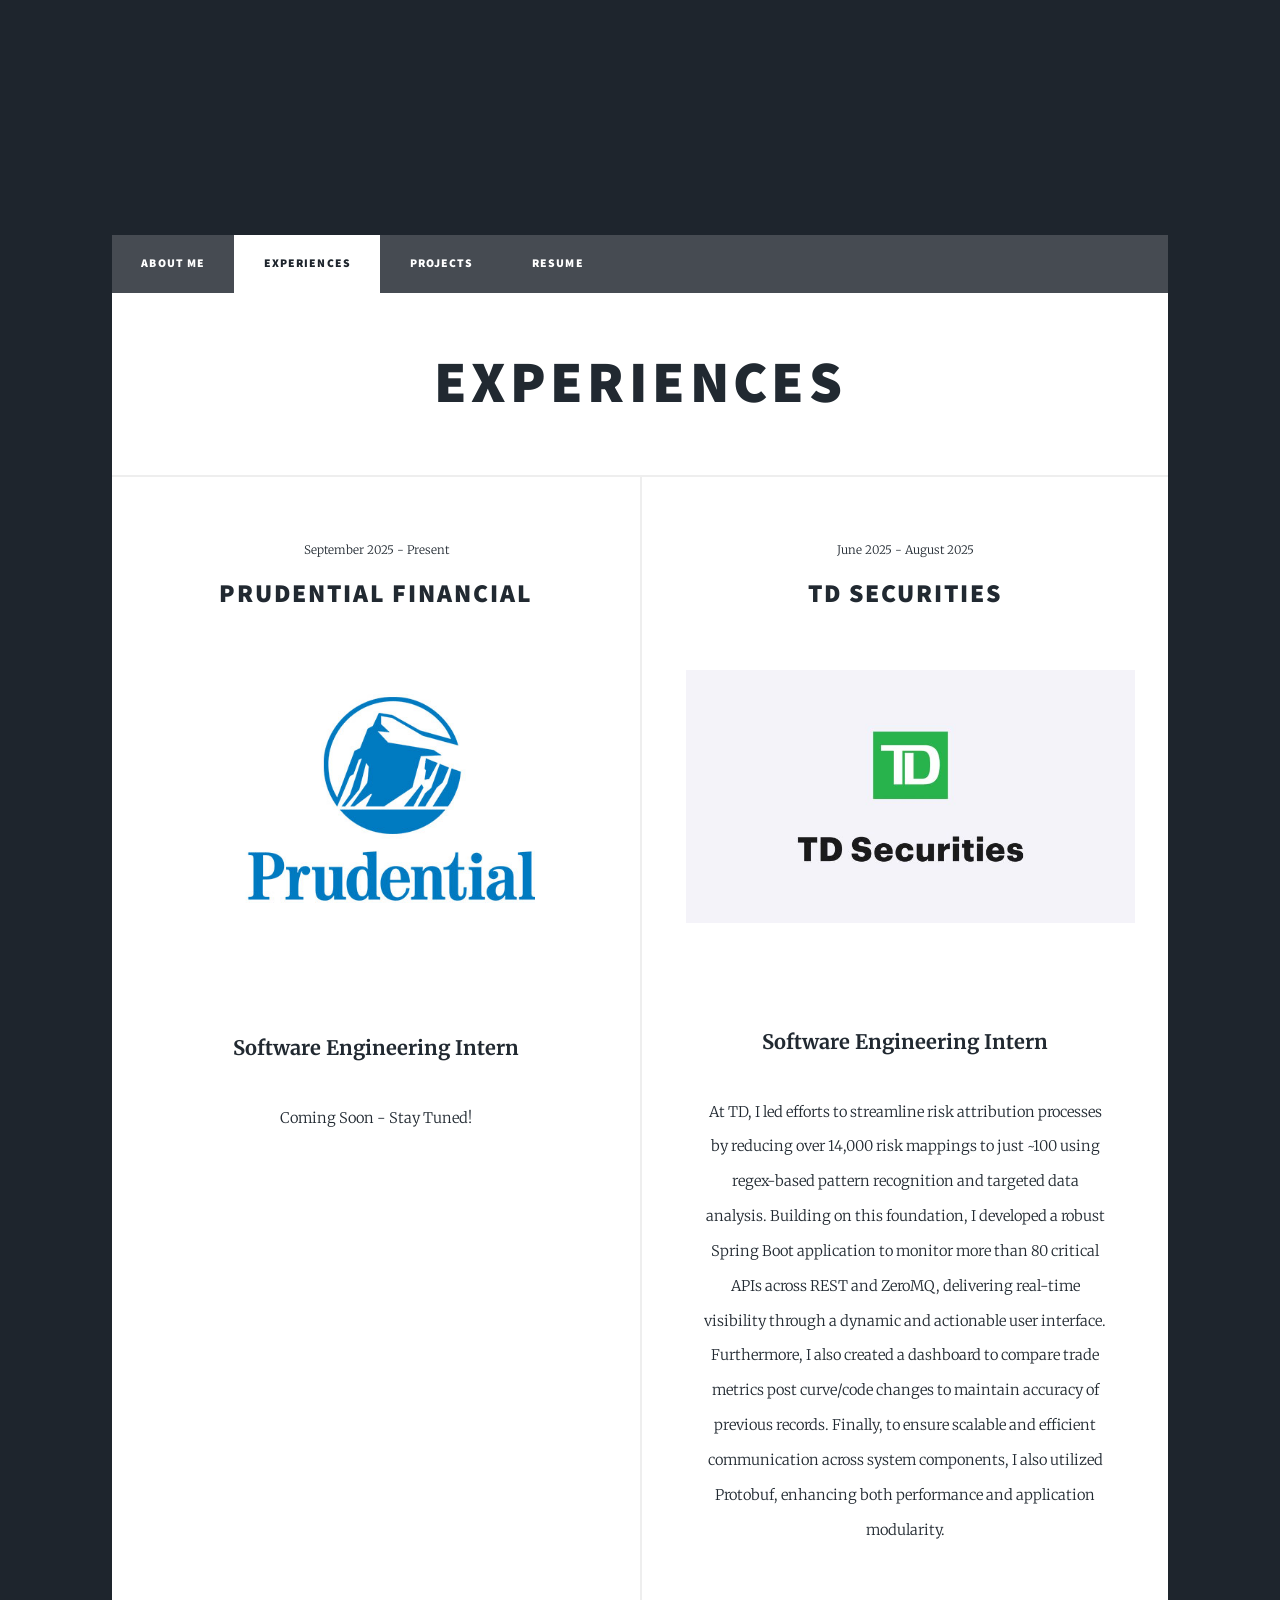
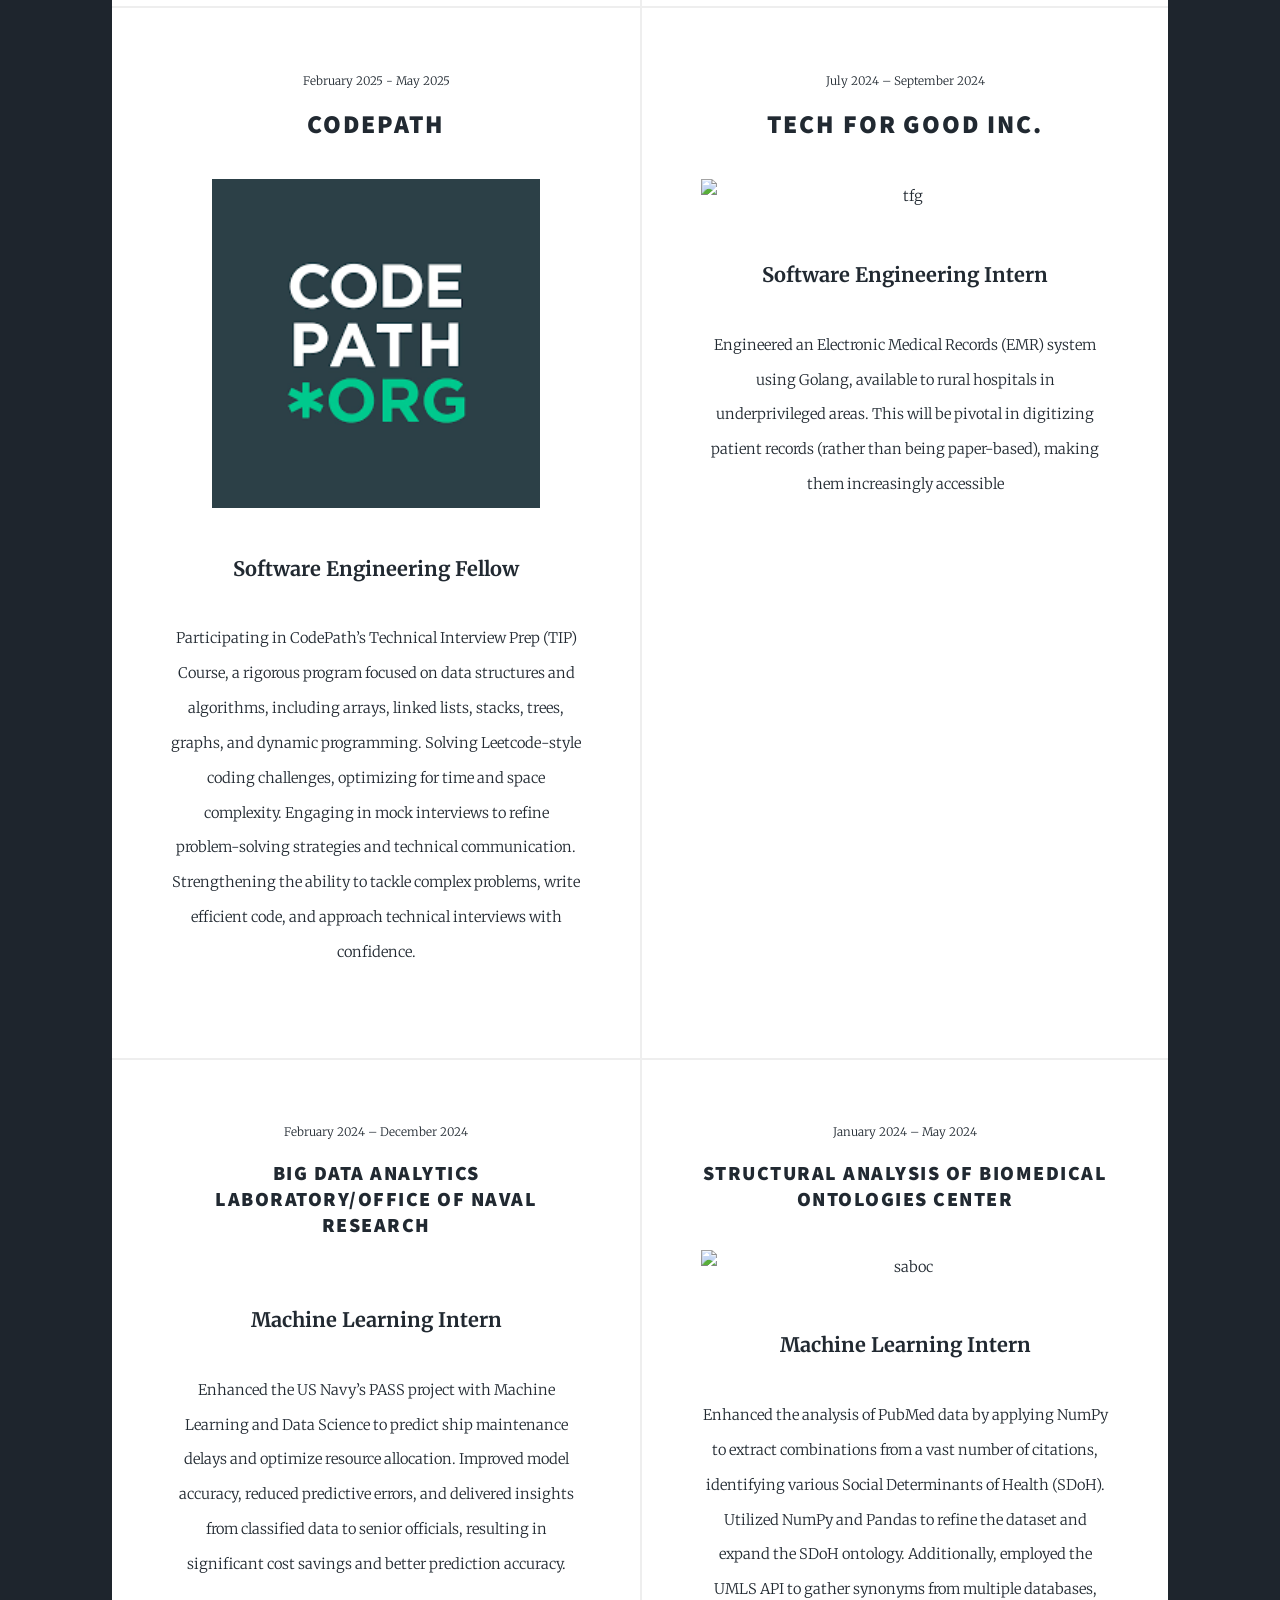
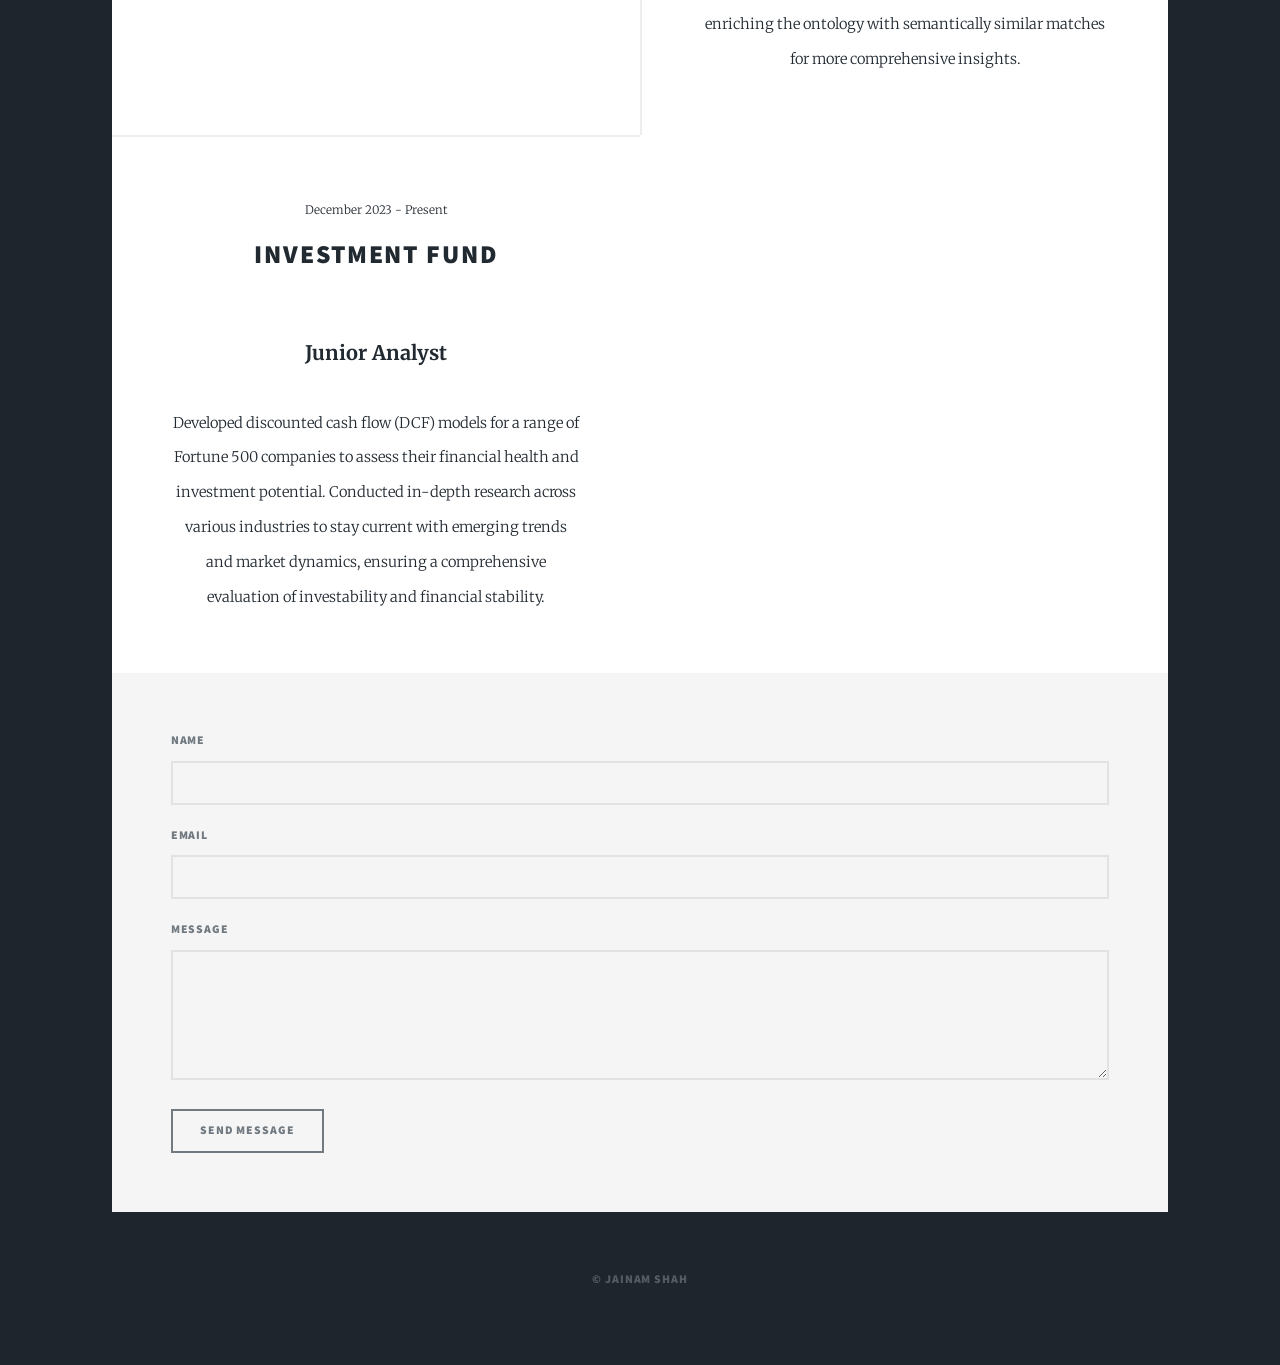
==== commit bbb44774: "changes" ====
--- a/experiences.html
+++ b/experiences.html
@@ -63,21 +63,55 @@
 							<!-- New 2 -->
 							<article>
 								<header>
-									<span class="date">June 2025 - August 2025</span>
-									<h2 ><a href="#">TD Securities<br /></a></h2>
-								</header>
-								
-								
-								
-								
-								<a id = "tds" href="#" class="image fit"><img src="images/tds.jpeg" alt="" /></a>
-								<style>
-									#tds{
+									<span class="date">September 2025 - Present</span>
+									<h2 ><a href="#">Prudential Financial<br /></a></h2>
+								</header>
+								
+								
+								
+								
+								<a id = "pru" href="#" class="image fit"><img src="images/prudential.png" alt="" /></a>
+								<style>
+									#pru{
 										display: inline-block;
 										 /* margin-top: -15px; */
 										margin-right: 50px;
 										
 										width: 110%; 
+										height: auto;
+									}
+								</style>
+								<p id ="jobtitles" class="pruword">Software Engineering Intern</p>
+								<style>
+									.pruword {
+										font-size: 20px;
+										margin-top: 45px;
+									}
+								</style>
+
+								<p id = "explanation"> 
+									Coming Soon - Stay Tuned!</p>
+								
+							</article>
+
+							
+							<article>
+								<header>
+									<span class="date">June 2025 - August 2025</span>
+									<h2 ><a href="#">TD Securities<br /></a></h2>
+								</header>
+								
+								
+								
+								
+								<a id="tds" href="#" class="image fit"><img src="images/tds.jpeg" alt="" /></a>
+								<style>
+									#tds {
+										display: inline-block;
+										/* margin-top: -15px; */
+										margin-right: 50px;
+										margin-left: -15px; /* Move slightly to the left */
+										width: 110%;
 										height: auto;
 									}
 								</style>
@@ -205,7 +239,7 @@
 										height: auto;
 									}
 								</style>
-								<p id ="jobtitles">Analyst</p>
+								<p id ="jobtitles">Junior Analyst</p>
 								<p id = "explanation"> 
 								Developed discounted cash flow (DCF) models for a range of Fortune 500 companies to assess their 
 									financial health and investment potential. Conducted in-depth research across various industries 
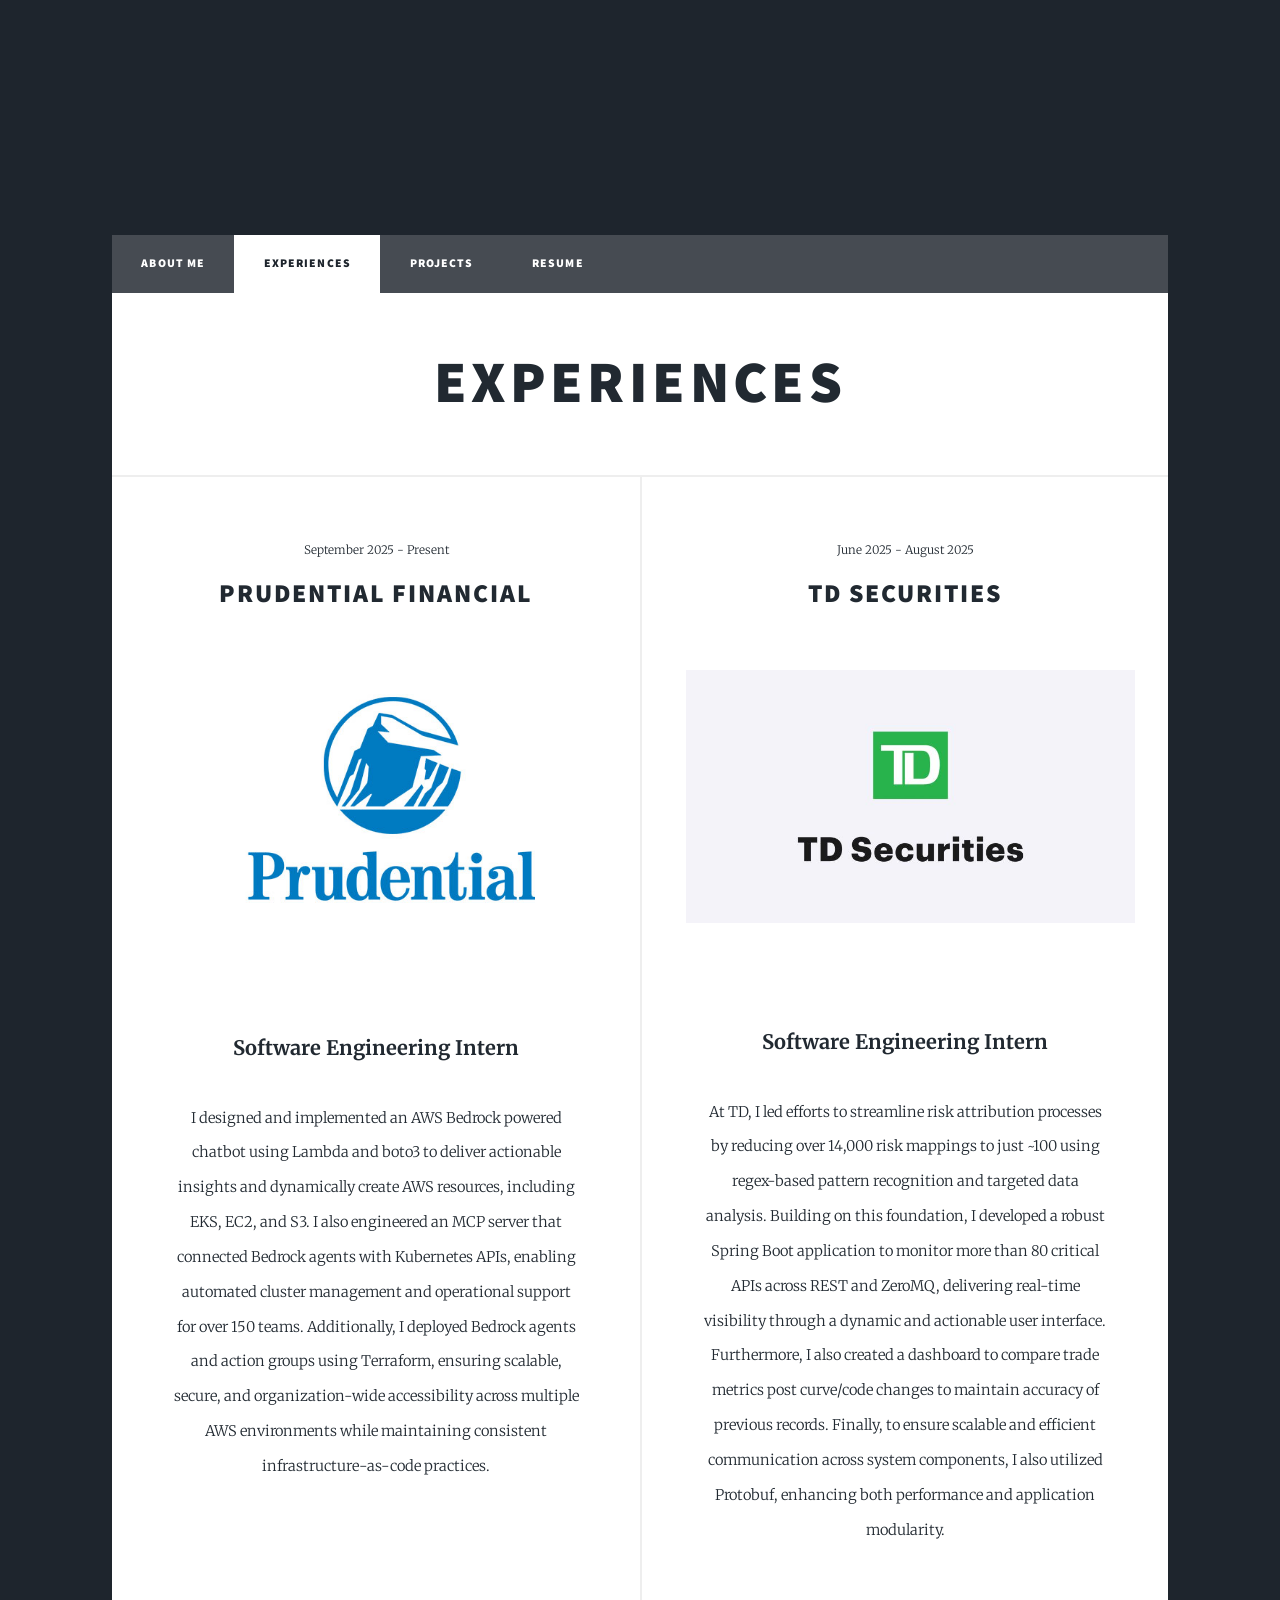
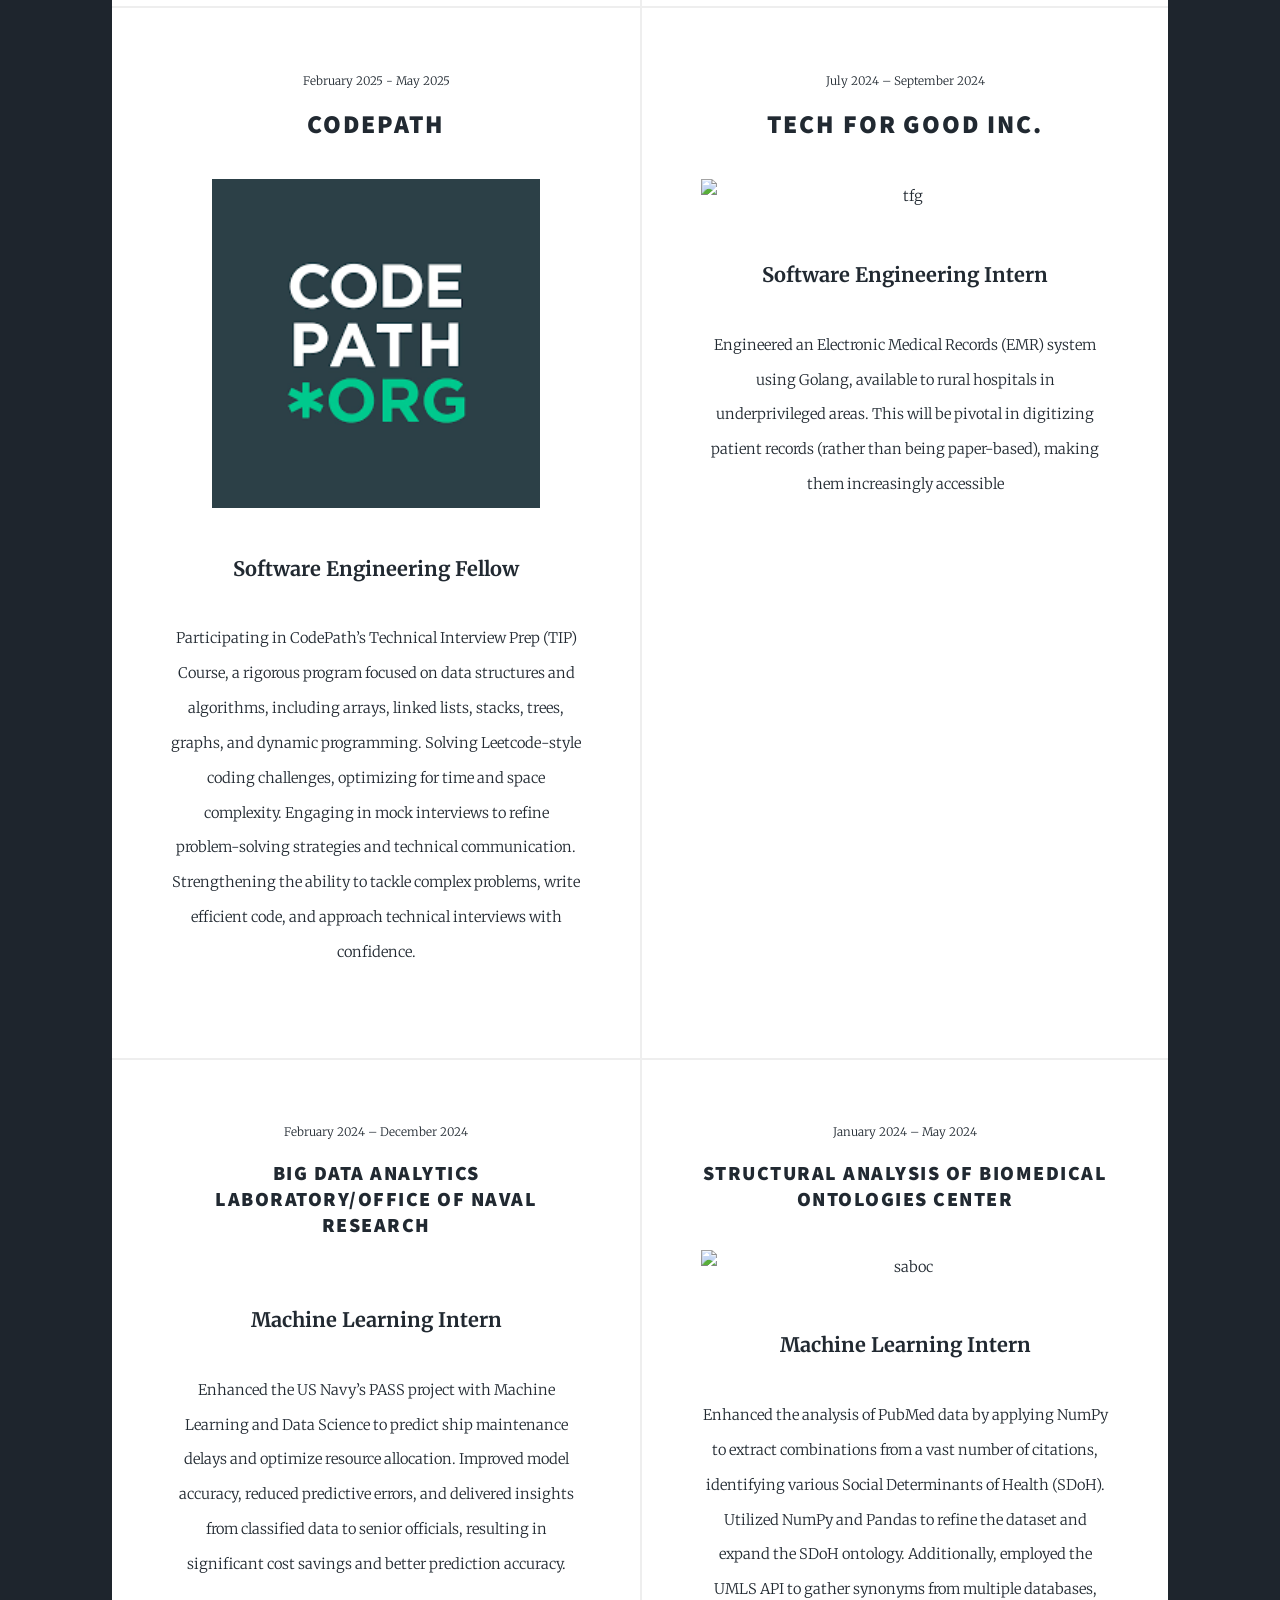
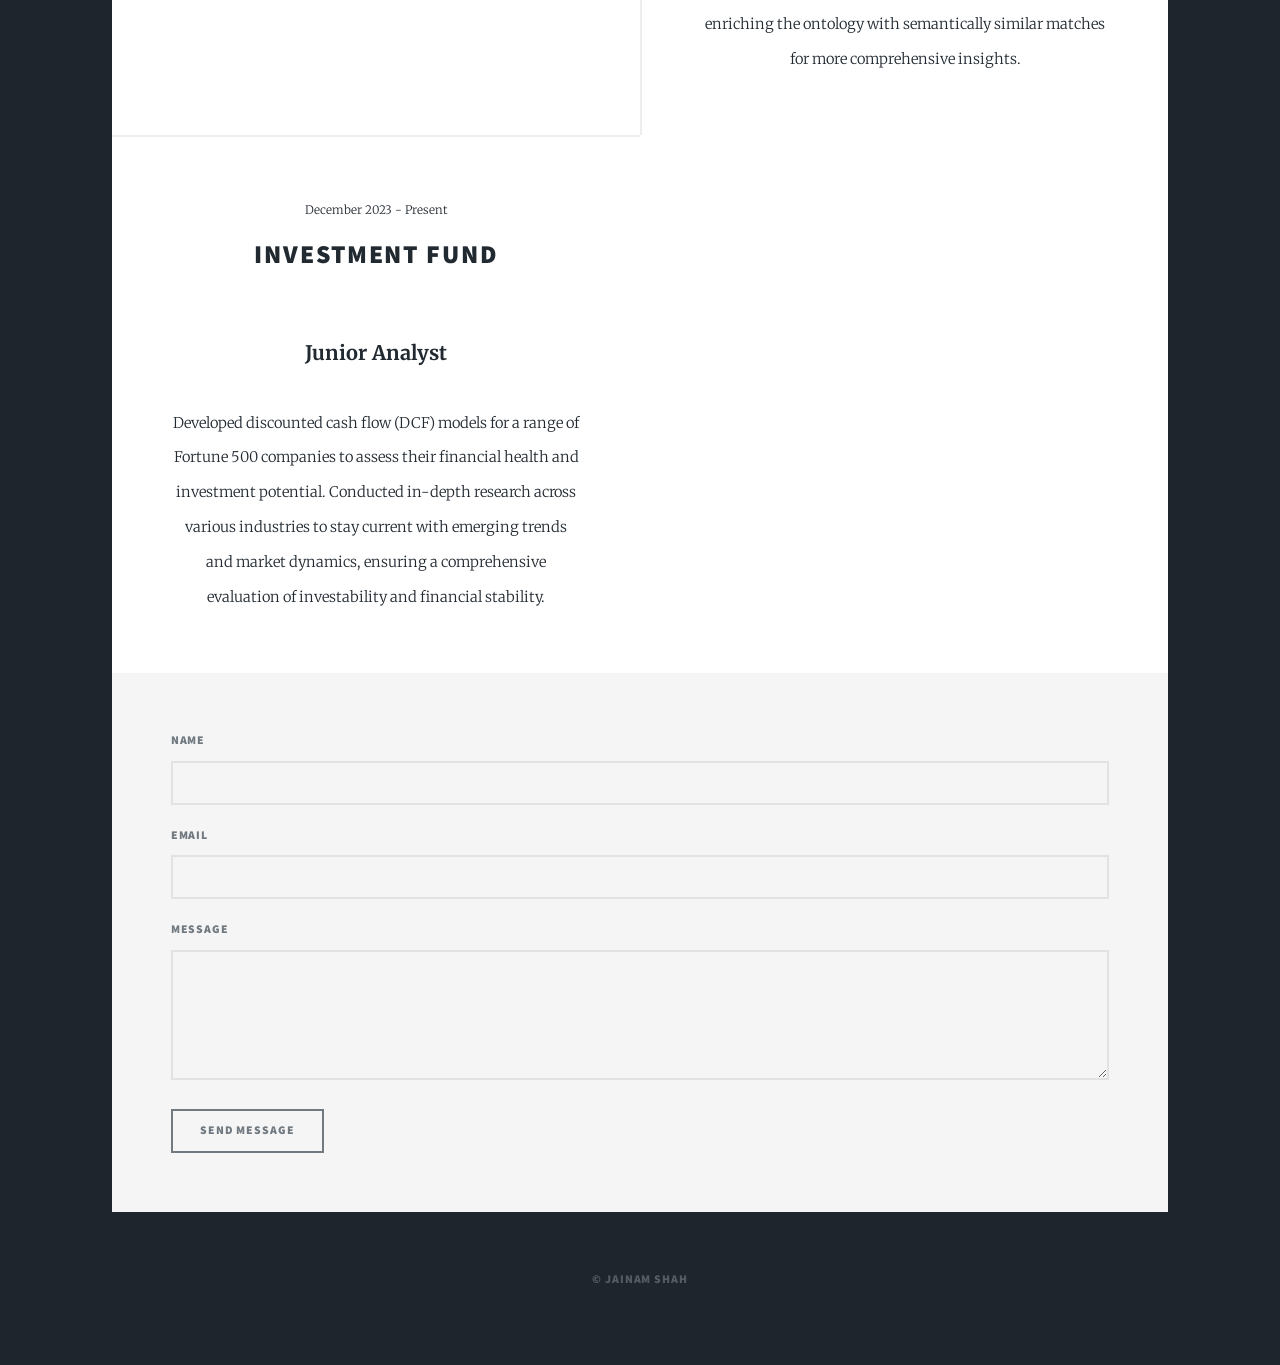
==== commit 36096eaf: "prudential description" ====
--- a/experiences.html
+++ b/experiences.html
@@ -90,7 +90,11 @@
 								</style>
 
 								<p id = "explanation"> 
-									Coming Soon - Stay Tuned!</p>
+									I designed and implemented an AWS Bedrock powered chatbot using Lambda and boto3 to deliver actionable insights 
+									and dynamically create AWS resources, including EKS, EC2, and S3. I also engineered an MCP server that connected 
+									Bedrock agents with Kubernetes APIs, enabling automated cluster management and operational support for over 
+									150 teams. Additionally, I deployed Bedrock agents and action groups using Terraform, ensuring scalable, secure, 
+									and organization-wide accessibility across multiple AWS environments while maintaining consistent infrastructure-as-code practices.</p>
 								
 							</article>
 
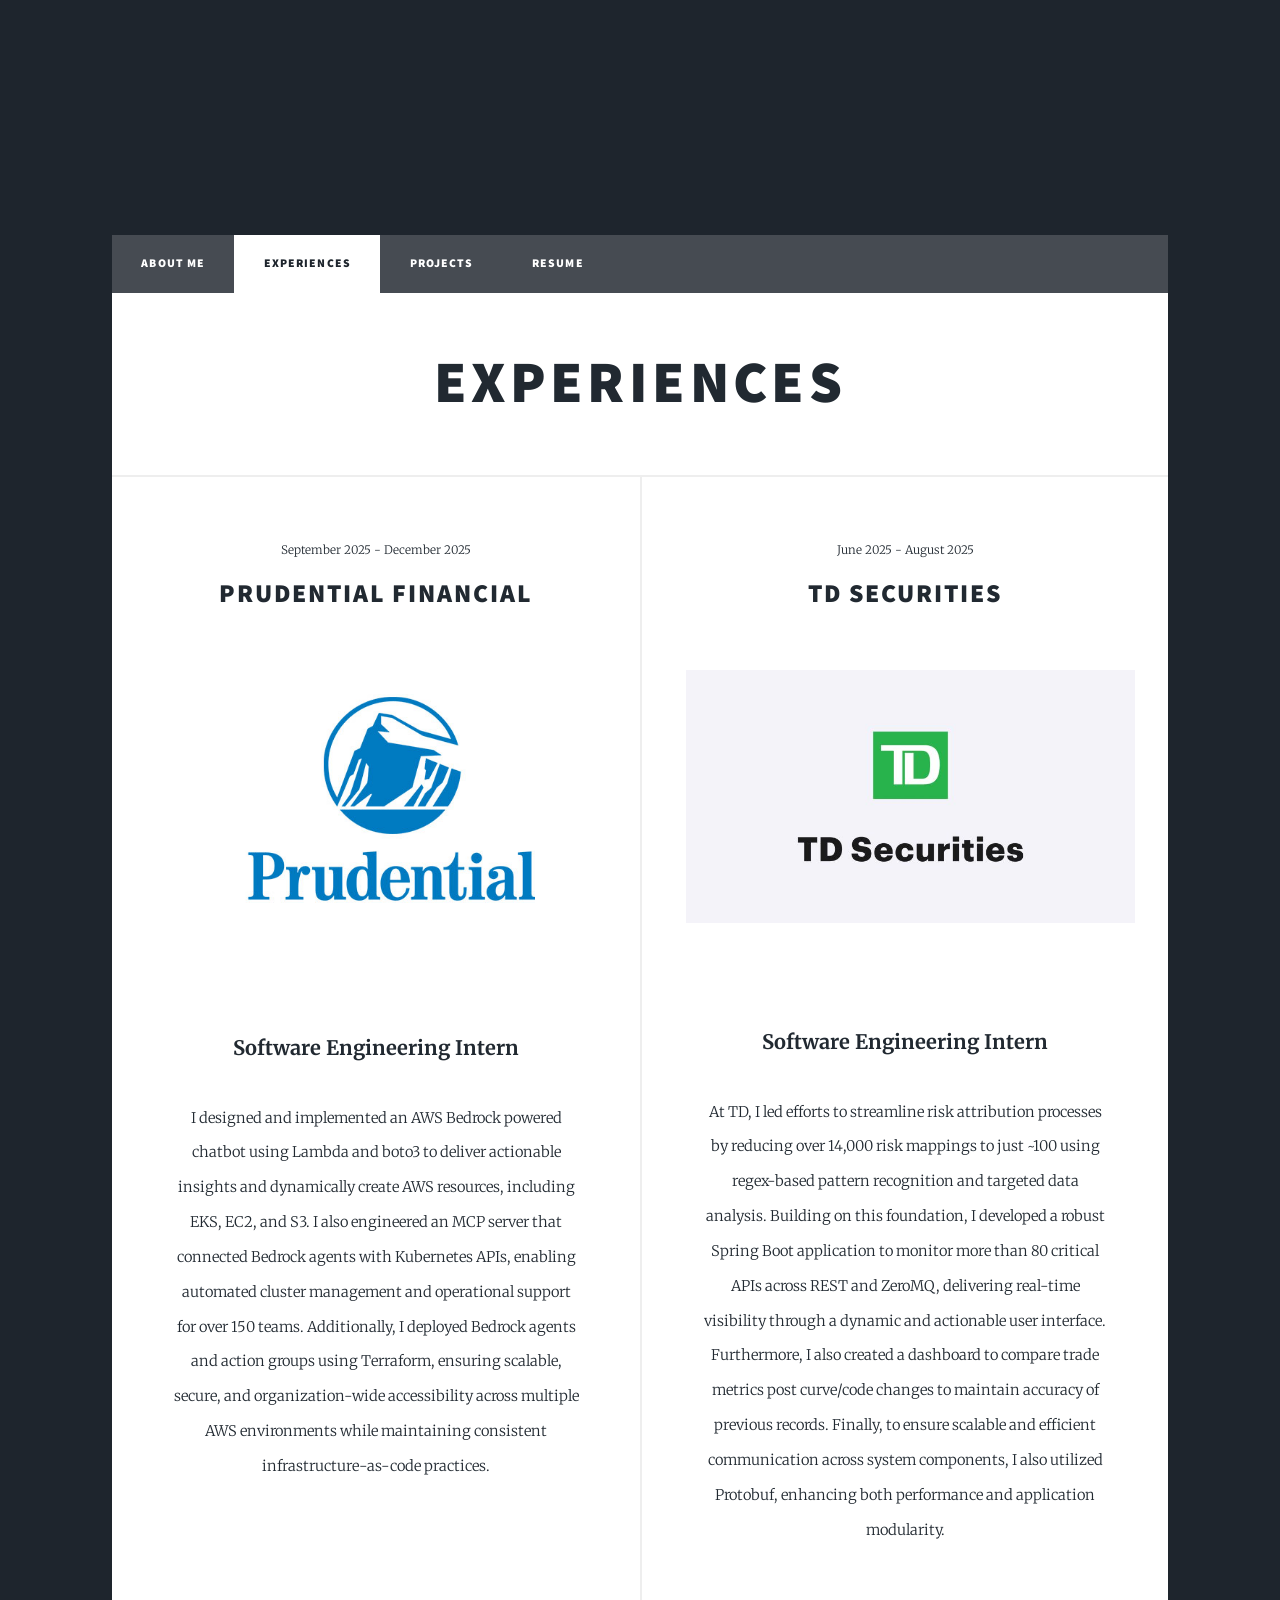
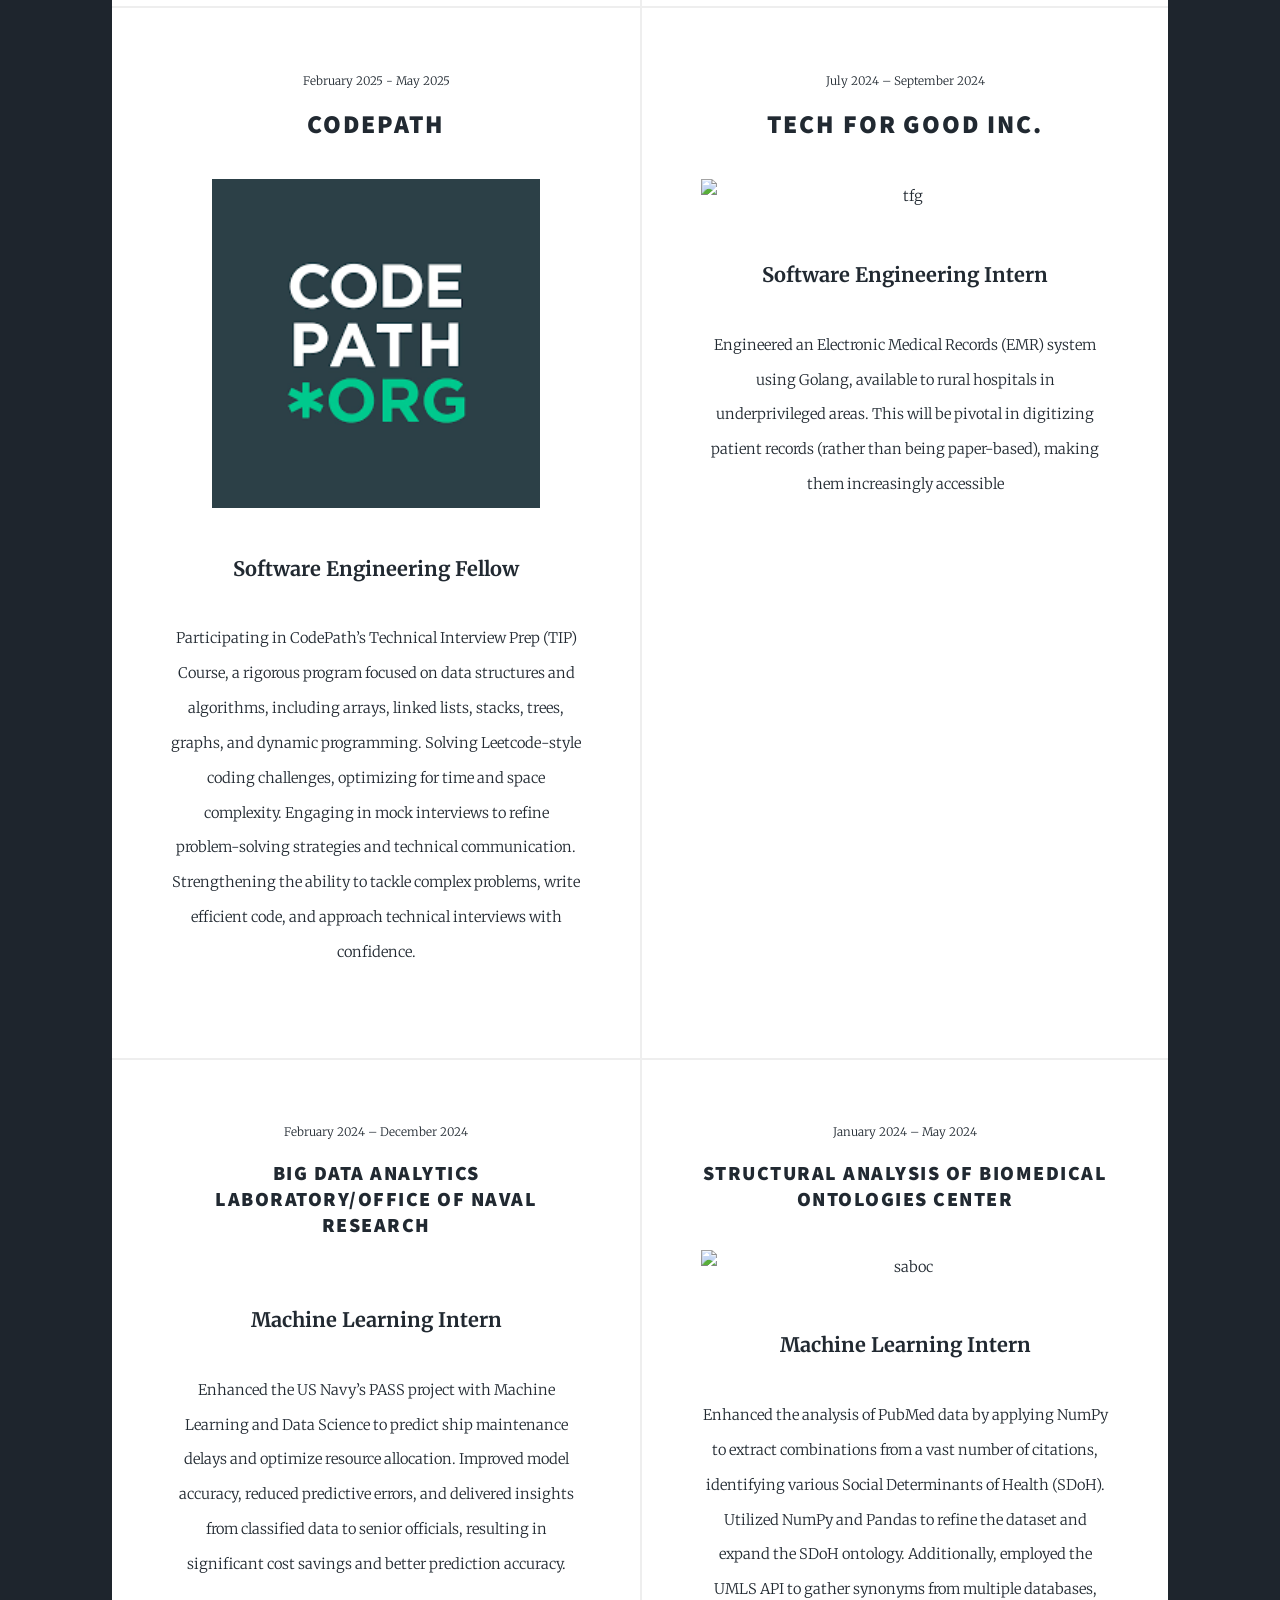
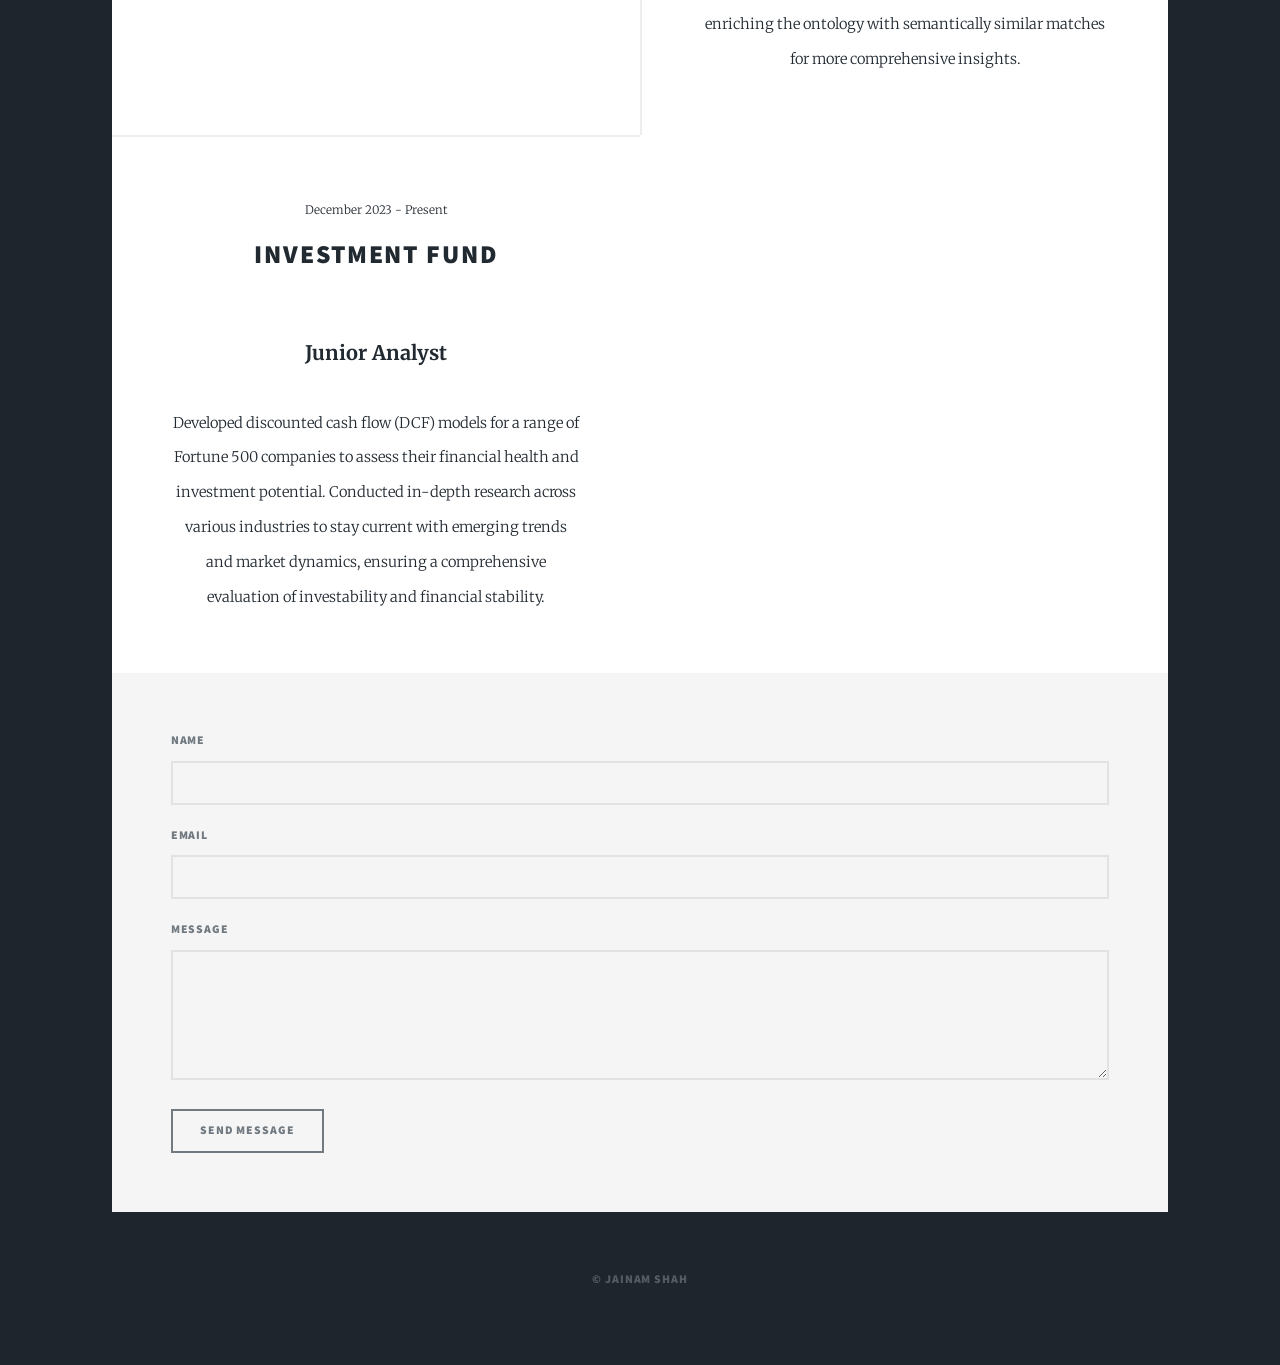
==== commit 05556f48: "prudential description" ====
--- a/experiences.html
+++ b/experiences.html
@@ -63,7 +63,7 @@
 							<!-- New 2 -->
 							<article>
 								<header>
-									<span class="date">September 2025 - Present</span>
+									<span class="date">September 2025 - December 2025</span>
 									<h2 ><a href="#">Prudential Financial<br /></a></h2>
 								</header>
 								
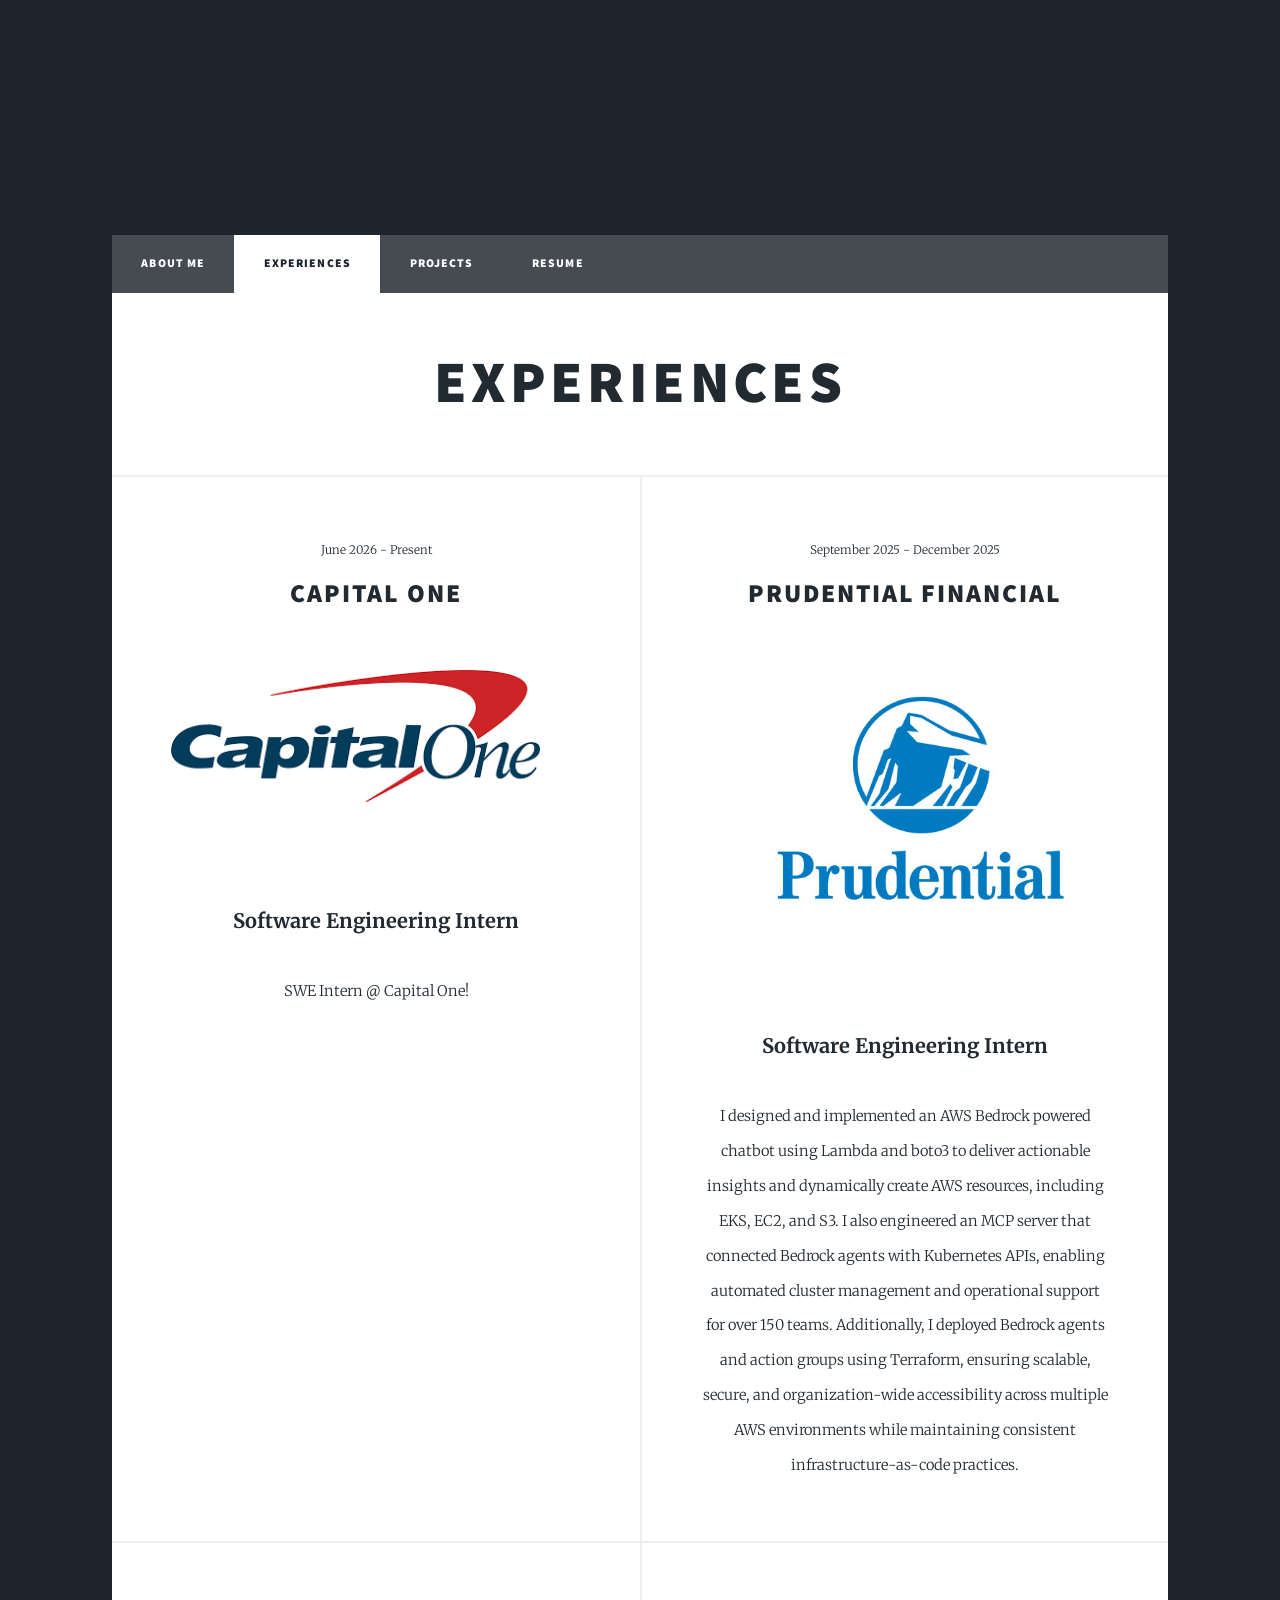
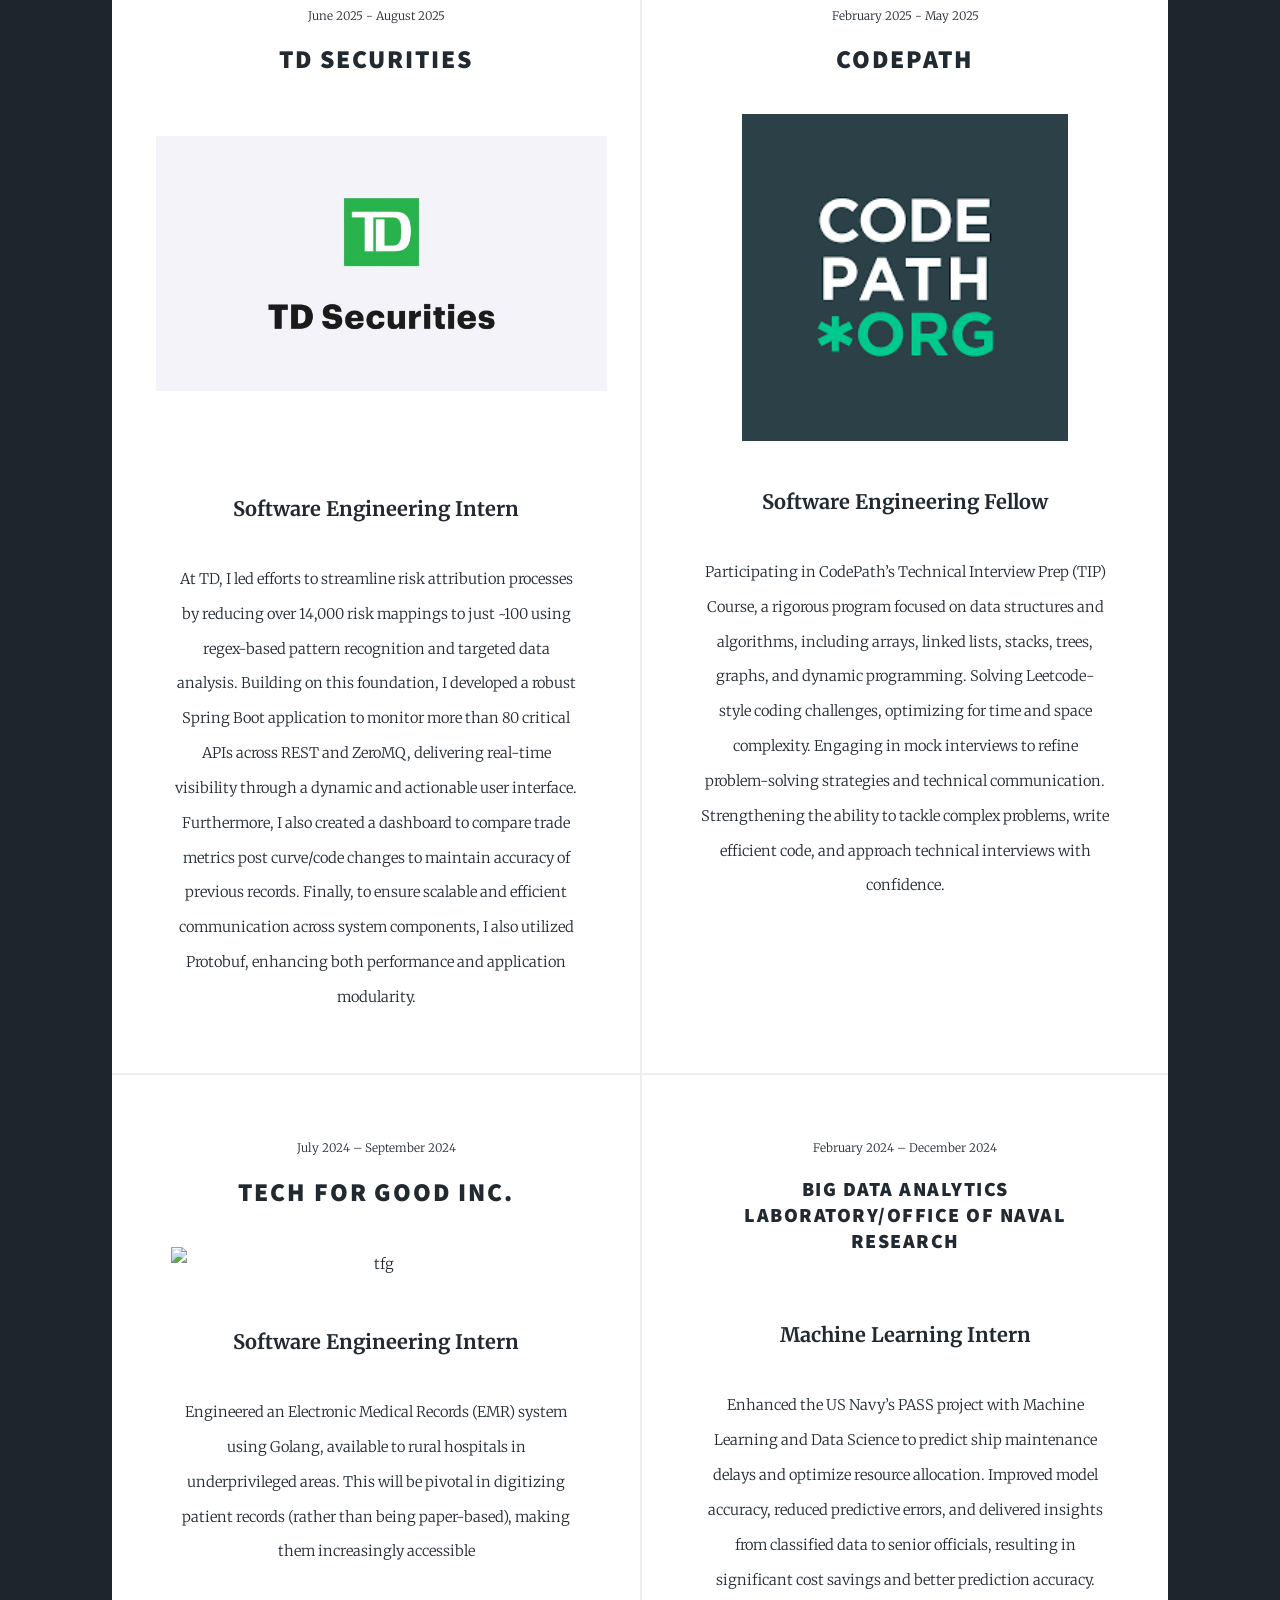
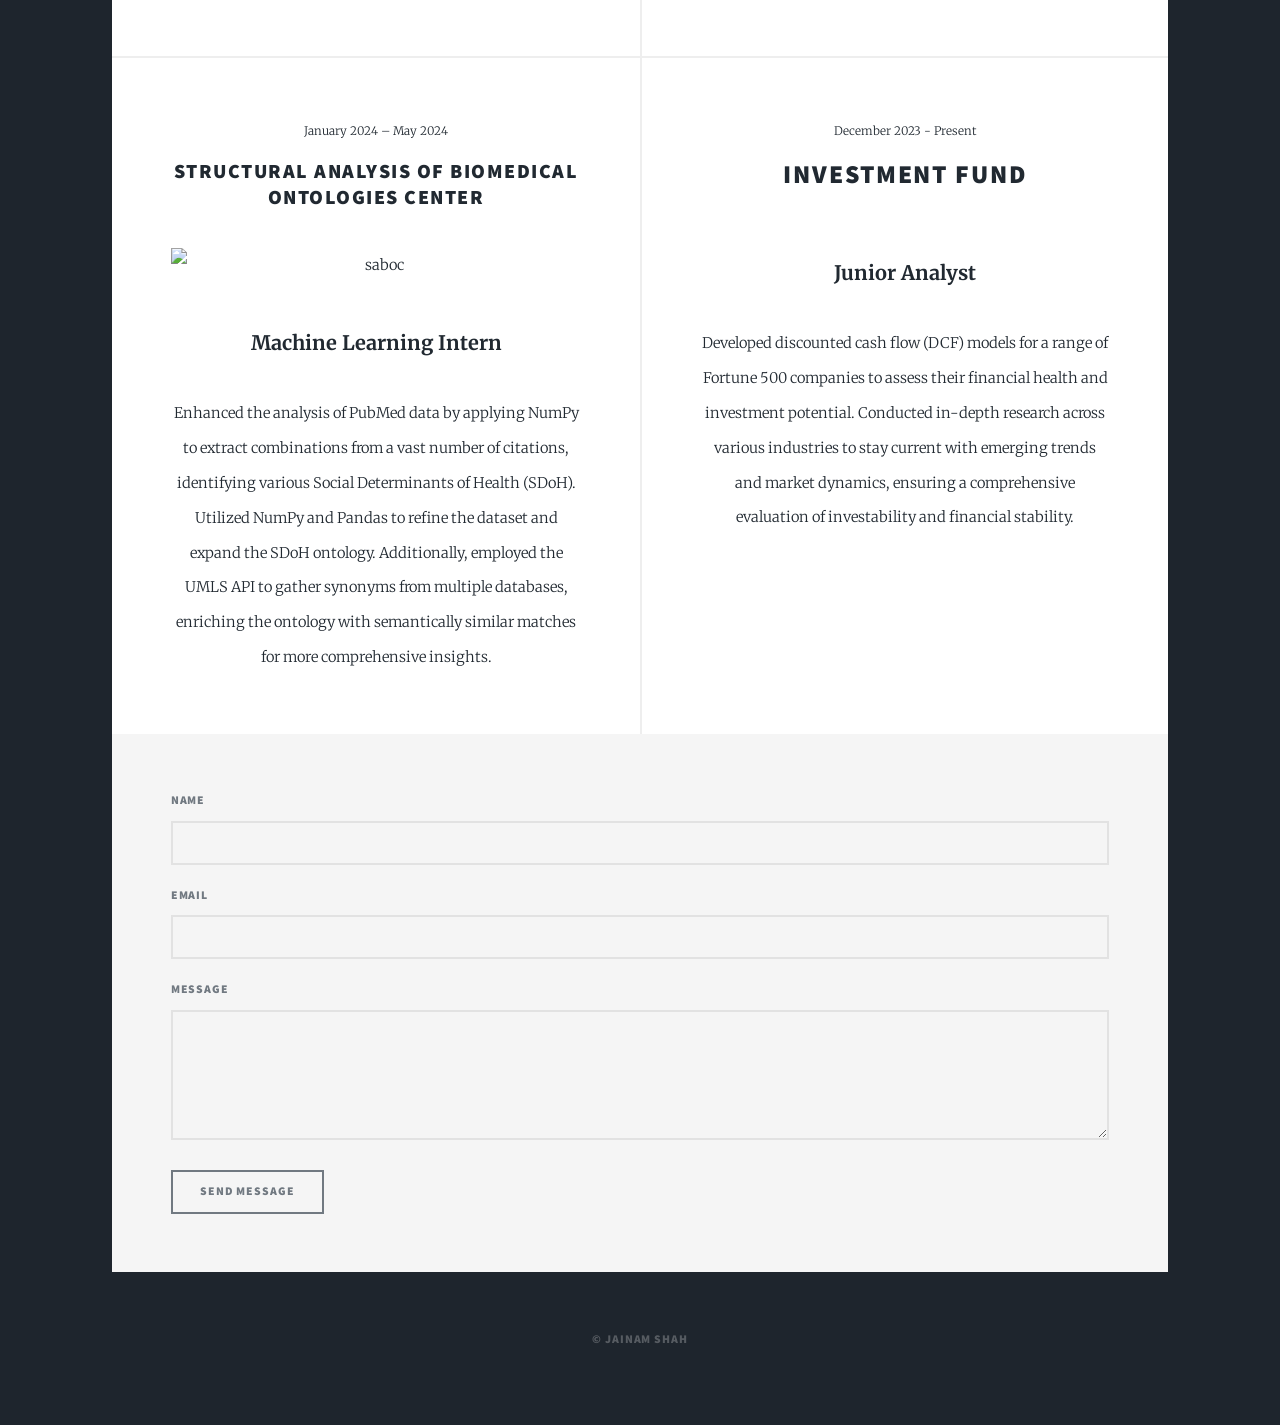
==== commit f8203efc: "changes to expierences page" ====
--- a/experiences.html
+++ b/experiences.html
@@ -61,6 +61,40 @@
 						
 
 							<!-- New 2 -->
+							<article>
+								<header>
+									<span class="date">June 2026 - Present</span>
+									<h2 ><a href="#">Capital One<br /></a></h2>
+								</header>
+								
+								
+								
+								
+								<a id = "c1" href="#" class="image fit"><img src="images/c1Picture.png" alt="" /></a>
+								<style>
+									#c1{
+										display: inline-block;
+										 /* margin-top: -15px; */
+										margin-right: 50px;
+										
+										width: 90%; 
+										height: auto;
+									}
+								</style>
+								<p id ="jobtitles" class="c1word">Software Engineering Intern</p>
+								<style>
+									.c1word {
+										font-size: 20px;
+										margin-top: 45px;
+									}
+								</style>
+
+								<p id = "explanation"> 
+									SWE Intern @ Capital One!</p>
+								
+							</article>
+
+
 							<article>
 								<header>
 									<span class="date">September 2025 - December 2025</span>
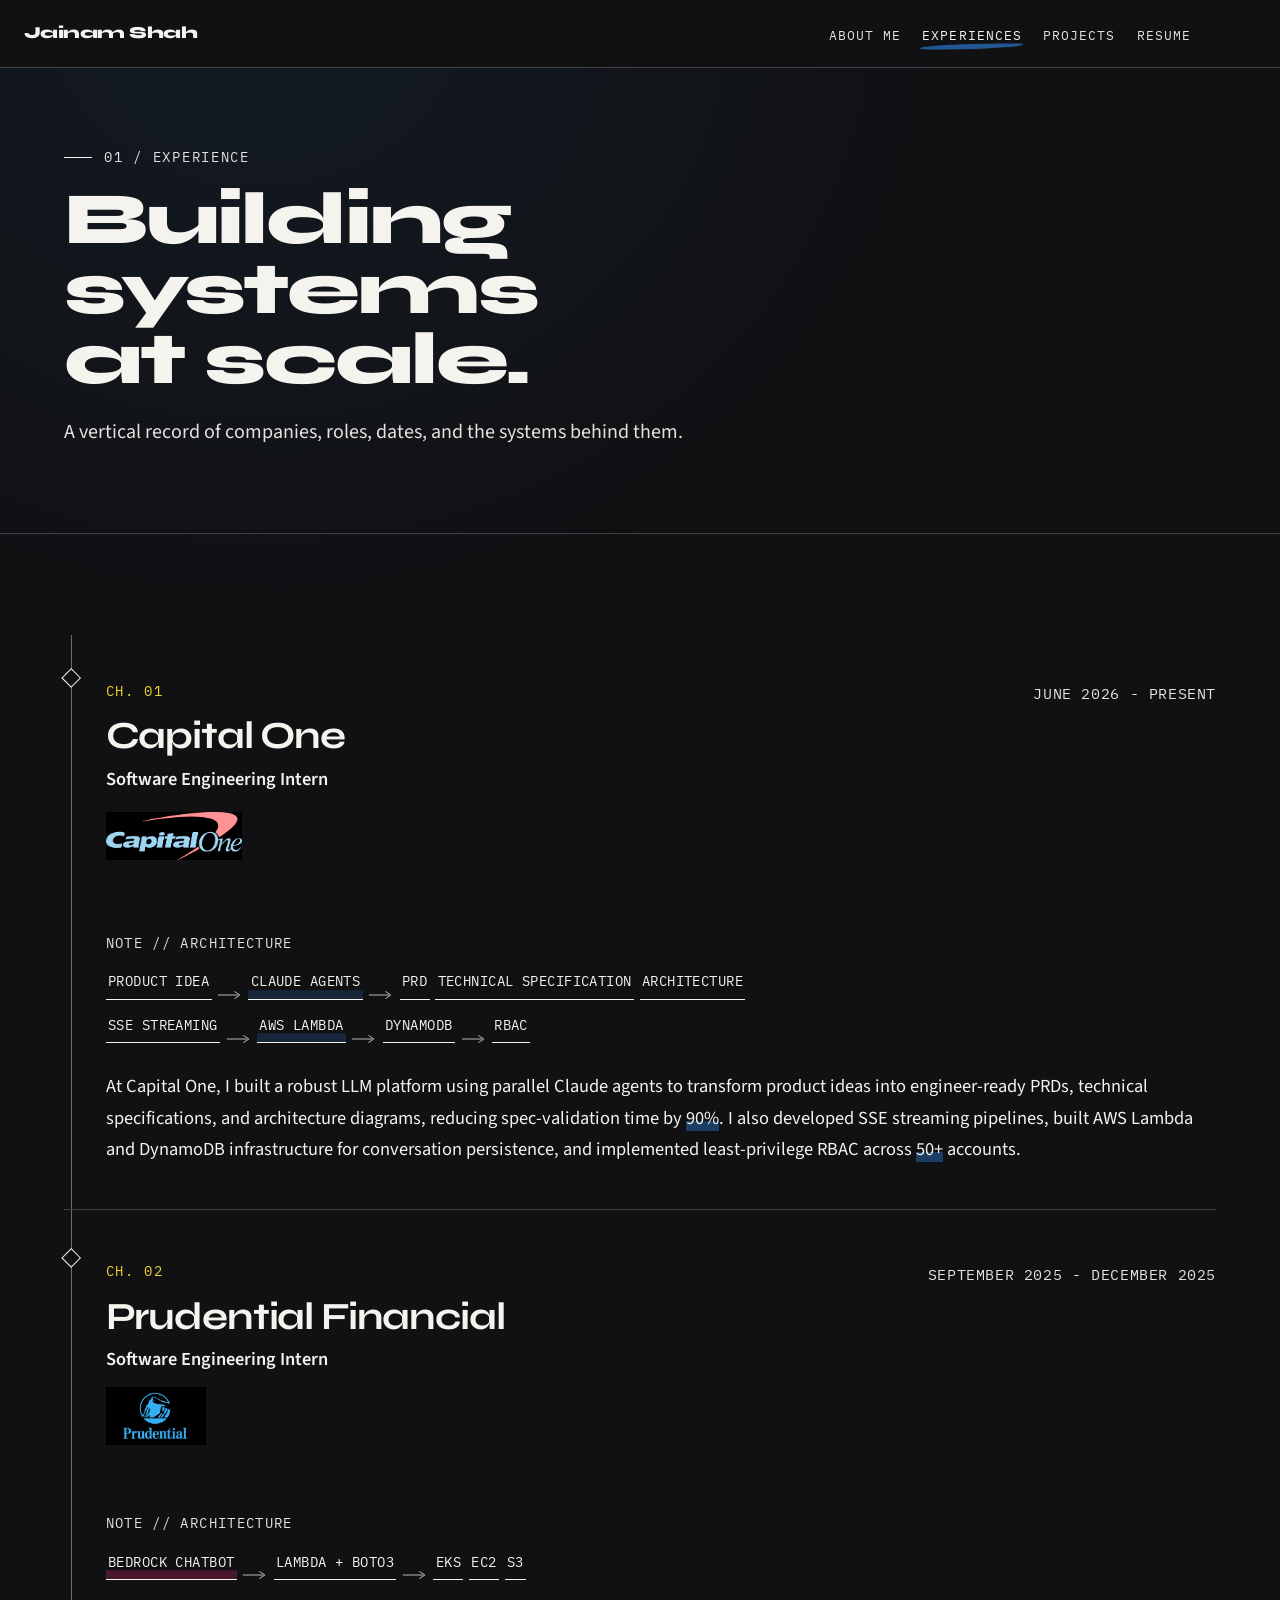
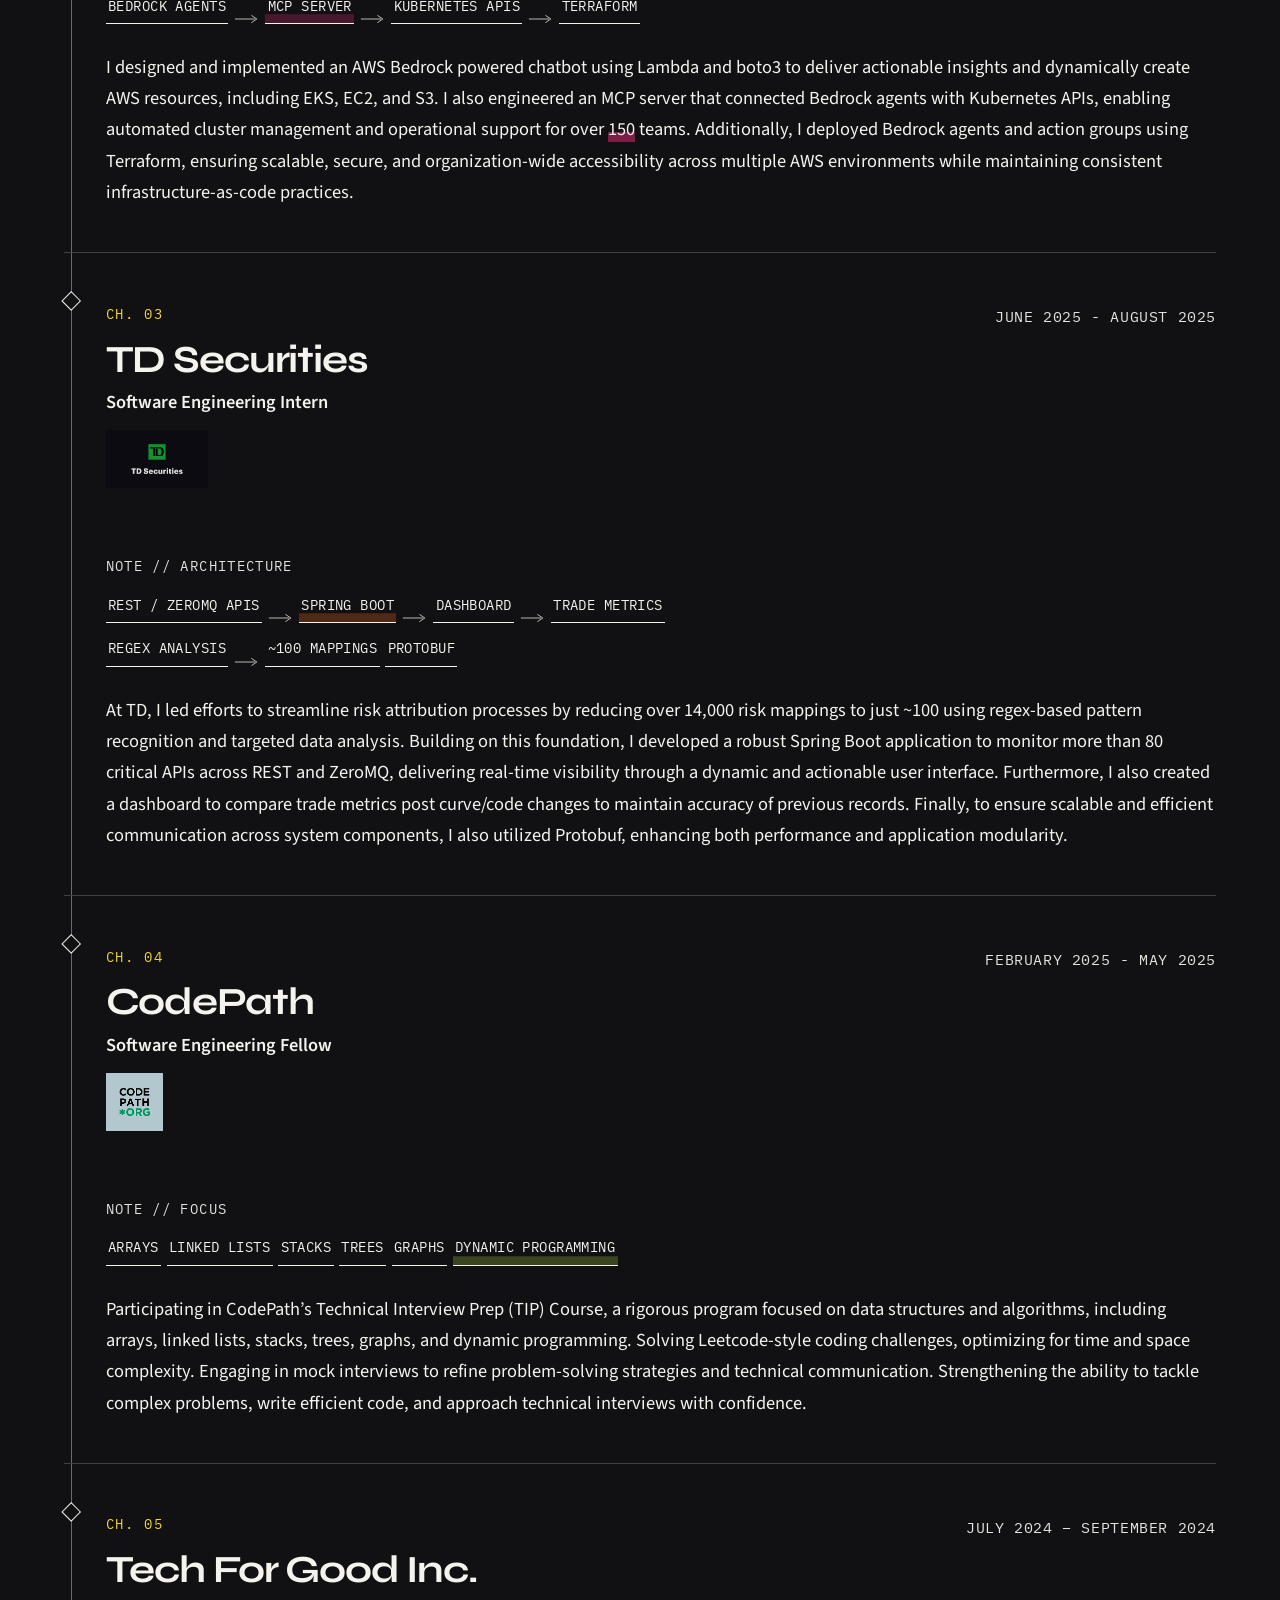
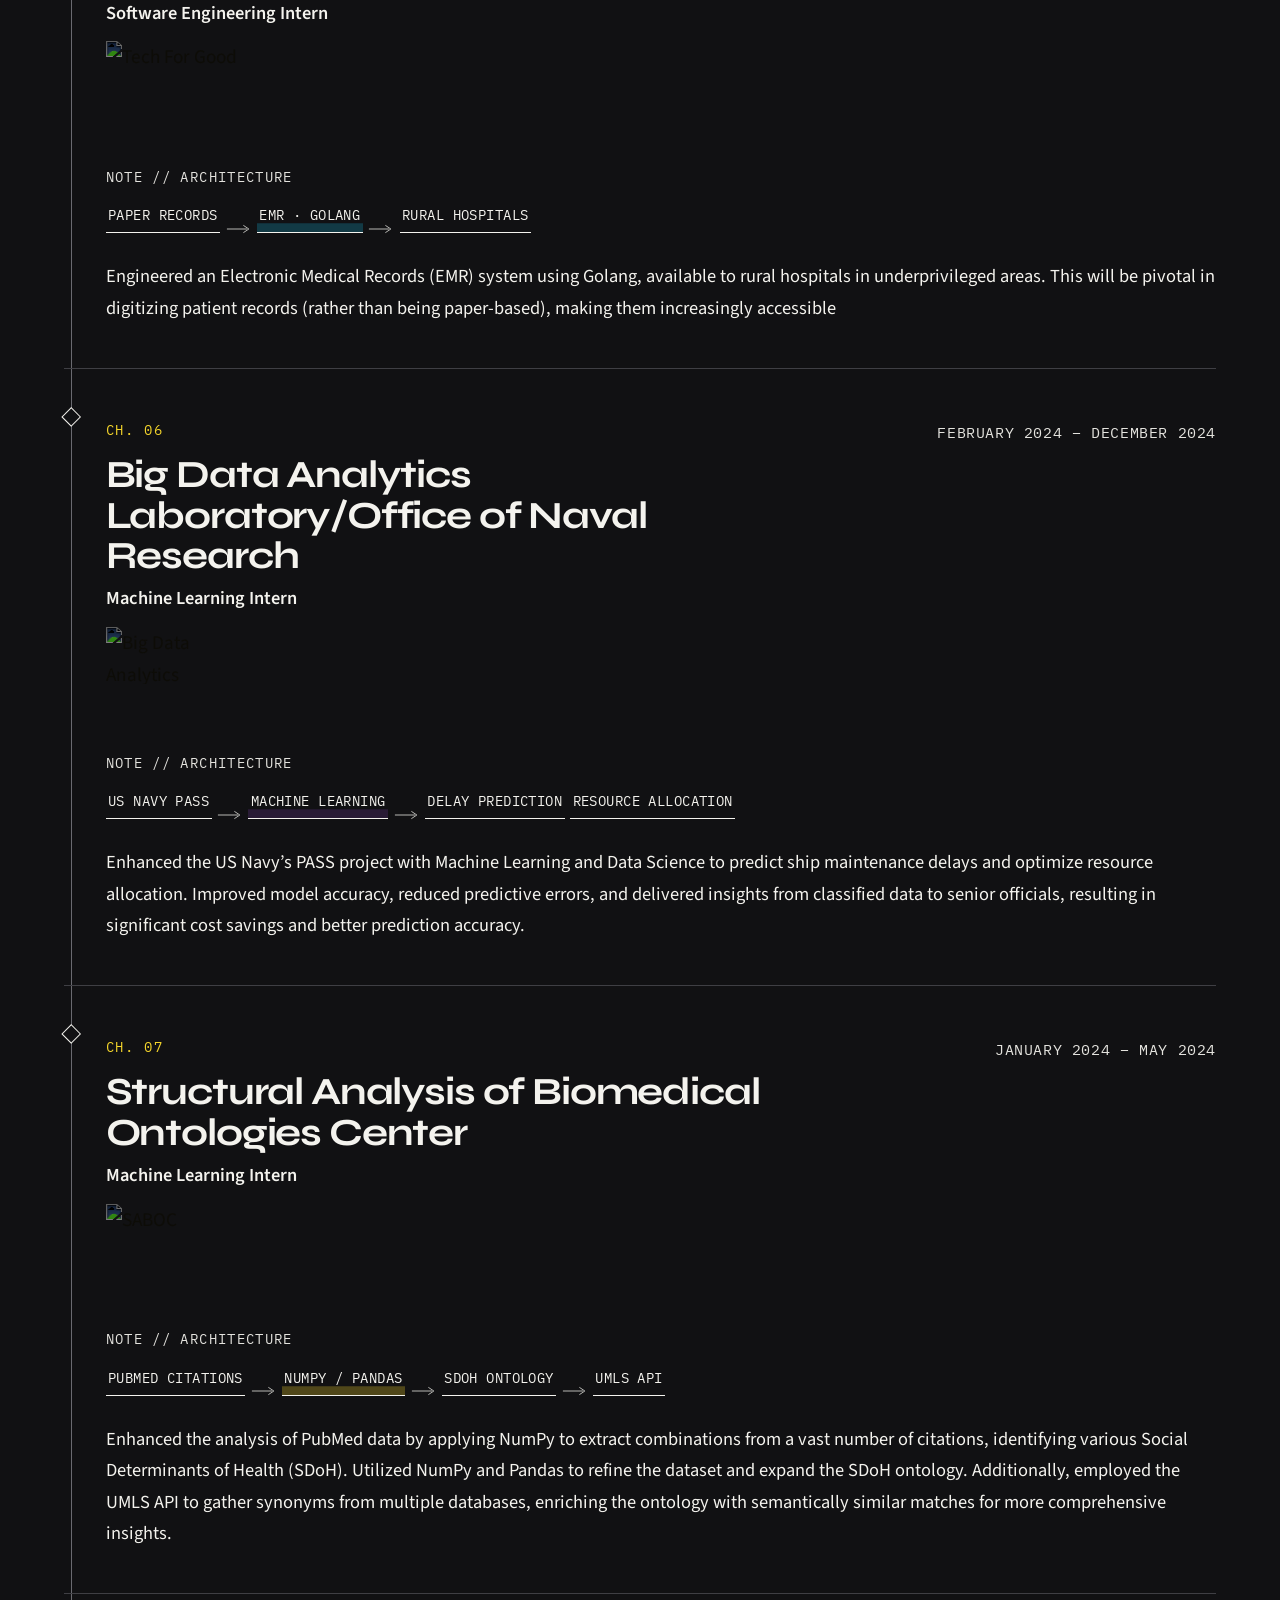
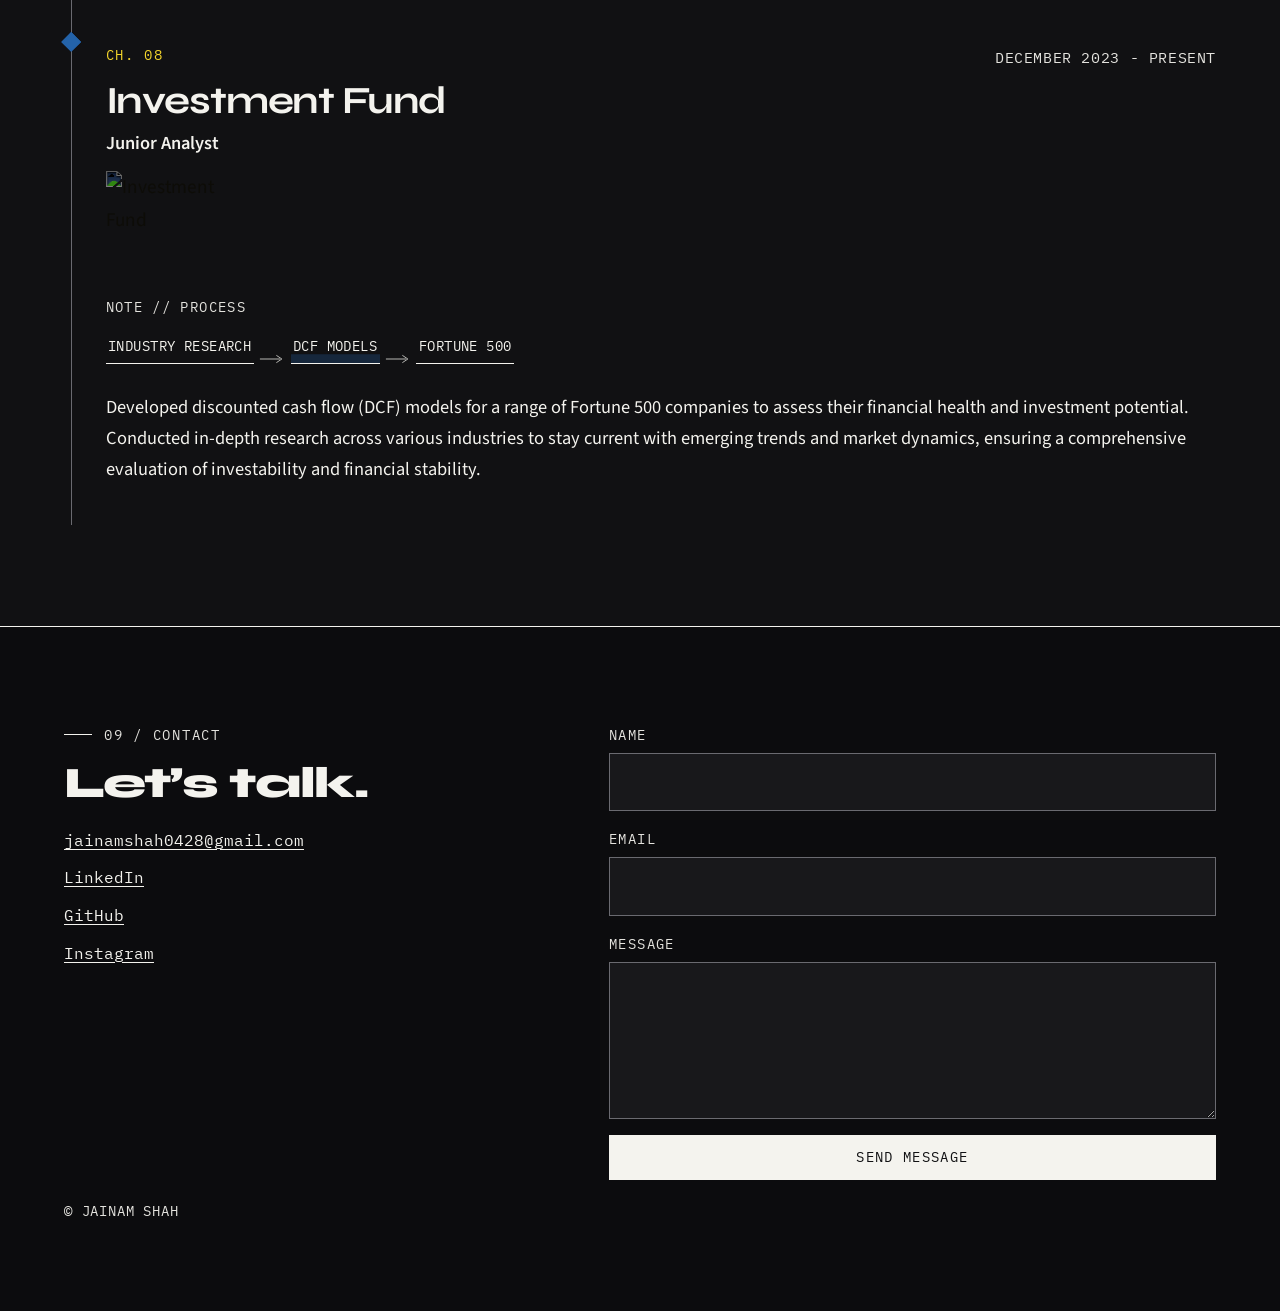
==== commit cc0fd832: "major changes" ====
--- a/experiences.html
+++ b/experiences.html
@@ -1,353 +1,340 @@
-<!DOCTYPE HTML>
-<!--
-	Massively by HTML5 UP
-	html5up.net | @ajlkn
-	Free for personal and commercial use under the CCA 3.0 license (html5up.net/license)
--->
-<html>
-	<head>
-		<title>Jainam Shah - Software Engineer</title>
-		<link rel="icon" type="image/jpg" href="images/j.jpg">
-		<meta charset="utf-8" />
-		<meta name="viewport" content="width=device-width, initial-scale=1, user-scalable=no" />
-		<link rel="stylesheet" href="assets/css/main.css" />
-		<noscript><link rel="stylesheet" href="assets/css/noscript.css" /></noscript>
-	</head>
-	<body class="is-preload">
-
-		<!-- Wrapper -->
-			<div id="wrapper">
-
-				<!-- Intro -->
-				<!-- <div id="intro"> -->
-					<!-- <img id="selfpicture" src="images/1713069211766.jpeg" alt="picture">
-					<h1>Jainam Shah<br /></h1>
-					<h2>Sophomore @ New Jersey Institute of Technology<br /></h2>
-					<p>Software Engineer interested in AI, Machine Learning, and other emerging technologies</p> -->
-					<!-- <ul class="actions">
-						<li><a href="#header" class="button icon solid solo fa-arrow-down scrolly">Continue</a></li>
-					</ul> -->
-				<!-- </div> -->
-
-				<header id="header">
-					<!-- <a href="index.html" class="logo">Massively</a> -->
-				</header>
-					
-
-				<!-- Nav -->
-					<nav id="nav">
-						<ul class="links">
-							<li><a href="index.html">About Me</a></li>
-							<li class="active"><a href="experiences.html">Experiences</a></li>
-							<li><a href="projects.html">Projects</a></li>
-							<li><a href = "resume.html">Resume</a></li>
-						</ul>
-						<ul class="icons">
-							
-							<li><a href="https://www.instagram.com/j.shah28/" class="icon brands alt fa-instagram"><span class="label">Instagram</span></a></li>
-							<li><a href="https://github.com/jshah0428" class="icon brands alt fa-github"><span class="label">GitHub</span></a></li>
-							<li><a href="https://www.linkedin.com/in/jainamshah0428/" class="icon brands alt fa-linkedin"><span class="label">LinkedIn</span></a></li>
-							<li><a href="mailto:jainamshah0428@gmail.com" class="icon solid alt fa-envelope"><span class="label">Email</span></a></li>
-						
-					</ul>
-					</nav>	
-
-				<!-- Main -->
-				<div id="main">
-					<div id = "experiences">
-						<h1>Experiences</h1>
-					</div>
-						<section id = "posts" class="posts">
-						
-
-							<!-- New 2 -->
-							<article>
-								<header>
-									<span class="date">June 2026 - Present</span>
-									<h2 ><a href="#">Capital One<br /></a></h2>
-								</header>
-								
-								
-								
-								
-								<a id = "c1" href="#" class="image fit"><img src="images/c1Picture.png" alt="" /></a>
-								<style>
-									#c1{
-										display: inline-block;
-										 /* margin-top: -15px; */
-										margin-right: 50px;
-										
-										width: 90%; 
-										height: auto;
-									}
-								</style>
-								<p id ="jobtitles" class="c1word">Software Engineering Intern</p>
-								<style>
-									.c1word {
-										font-size: 20px;
-										margin-top: 45px;
-									}
-								</style>
-
-								<p id = "explanation"> 
-									SWE Intern @ Capital One!</p>
-								
-							</article>
-
-
-							<article>
-								<header>
-									<span class="date">September 2025 - December 2025</span>
-									<h2 ><a href="#">Prudential Financial<br /></a></h2>
-								</header>
-								
-								
-								
-								
-								<a id = "pru" href="#" class="image fit"><img src="images/prudential.png" alt="" /></a>
-								<style>
-									#pru{
-										display: inline-block;
-										 /* margin-top: -15px; */
-										margin-right: 50px;
-										
-										width: 110%; 
-										height: auto;
-									}
-								</style>
-								<p id ="jobtitles" class="pruword">Software Engineering Intern</p>
-								<style>
-									.pruword {
-										font-size: 20px;
-										margin-top: 45px;
-									}
-								</style>
-
-								<p id = "explanation"> 
-									I designed and implemented an AWS Bedrock powered chatbot using Lambda and boto3 to deliver actionable insights 
-									and dynamically create AWS resources, including EKS, EC2, and S3. I also engineered an MCP server that connected 
-									Bedrock agents with Kubernetes APIs, enabling automated cluster management and operational support for over 
-									150 teams. Additionally, I deployed Bedrock agents and action groups using Terraform, ensuring scalable, secure, 
-									and organization-wide accessibility across multiple AWS environments while maintaining consistent infrastructure-as-code practices.</p>
-								
-							</article>
-
-							
-							<article>
-								<header>
-									<span class="date">June 2025 - August 2025</span>
-									<h2 ><a href="#">TD Securities<br /></a></h2>
-								</header>
-								
-								
-								
-								
-								<a id="tds" href="#" class="image fit"><img src="images/tds.jpeg" alt="" /></a>
-								<style>
-									#tds {
-										display: inline-block;
-										/* margin-top: -15px; */
-										margin-right: 50px;
-										margin-left: -15px; /* Move slightly to the left */
-										width: 110%;
-										height: auto;
-									}
-								</style>
-								<p id ="jobtitles" class="tdsword">Software Engineering Intern</p>
-								<style>
-									.tdsword {
-										font-size: 20px;
-										margin-top: 45px;
-									}
-								</style>
-
-								<p id = "explanation"> 
-									At TD, I led efforts to streamline risk attribution processes by reducing over 
-									14,000 risk mappings to just ~100 using regex-based pattern recognition and targeted 
-									data analysis. Building on this foundation, I developed a robust Spring Boot application 
-									to monitor more than 80 critical APIs across REST and ZeroMQ, delivering real-time 
-									visibility through a dynamic and actionable user interface. Furthermore, 
-									I also created a dashboard to compare trade metrics post curve/code changes to 
-									maintain accuracy of previous records. 
-									Finally, to ensure scalable and efficient communication across system components, 
-									I also utilized Protobuf, enhancing 
-									both performance and application modularity.</p>
-								
-							</article>
-							
-
-							<article>
-								<header>
-									<span class="date">February 2025 - May 2025</span>
-									<h2 id = "codepath"><a href="#">CodePath<br />
-									</a></h2>
-									
-									</header>
-								</header>
-								<a href="#" class="image fit"><img src="images/codepath.png" alt="codepath" id = "small"/></a>
-								<p id ="jobtitles">Software Engineering Fellow</p>
-								<p id = "explanation"> Participating in CodePath’s Technical Interview Prep (TIP) Course, 
-									a rigorous program focused on data structures and algorithms, including arrays, linked lists, 
-									stacks, trees, graphs, and dynamic programming. Solving Leetcode-style coding challenges, optimizing for 
-									time and space complexity. Engaging in mock interviews to refine problem-solving strategies and technical 
-									communication. Strengthening the ability to tackle complex problems, 
-									write efficient code, and approach technical interviews with confidence.</p>
-								<style>
-									#small{
-									  width: 80%;
-									height: auto; 
-									display: block;
-									margin: auto; 
-									}
-								</style>
-							</article>
-							
-							<article>
-								
-								<header>
-									<span class="date"> July 2024 – September 2024</span>
-									<h2><a href="#">Tech For Good Inc.<br /></a></h2>
-								</header>
-								<a href="#" class="image fit"><img src="images/Tech For Good_High Quality.png" alt="tfg" /></a>
-								<p id ="jobtitles">Software Engineering Intern</p>
-								<p id = "explanation"> Engineered an Electronic Medical Records (EMR) system using Golang, available to 
-									rural hospitals in underprivileged areas. This will be pivotal in digitizing patient records 
-									(rather than being paper-based), making them increasingly accessible</p>
-
-						
-							</article>
-							<article>
-								<header>
-									<span class="date">February 2024 – December 2024</span>
-									<h2 id = "BDAL"><a href="#">Big Data Analytics Laboratory/Office of Naval Research<br />
-									</a></h2>
-									<style>
-										#BDAL{
-											font-size: 20px;
-										}
-									</style>
-								</header>
-								<a href="#" id ="bdal_picture" class="image fit"><img src="images/IMG_E8BCC4598E19-1.jpeg" alt="" /></a>
-								<style>
-									#bdal_picture{
-										display: inline-block;
-										margin-top: -15px;
-										width: 50%;
-										height: auto;
-									}
-								</style>
-								<p id ="jobtitles">Machine Learning Intern</p>
-								<p id = "explanation"> Enhanced the US Navy’s PASS project with Machine Learning and Data Science to predict ship maintenance delays 
-									and optimize resource allocation. Improved model accuracy, reduced predictive errors, and delivered insights from 
-									classified data to senior officials, resulting in significant cost savings and better prediction accuracy.</p>
-								
-							</article>
-							<article>
-								<header>
-									<span class="date">January 2024 – May 2024</span>
-									<h2 id = "SABOC"><a href="#">Structural Analysis of Biomedical Ontologies Center<br />
-									</a></h2>
-									<style>
-									#SABOC{
-										font-size: 20px;
-									}
-									</style>
-									</header>
-								</header>
-								<a href="#" class="image fit"><img src="images/saboc.jpeg" alt="saboc" /></a>
-								<p id ="jobtitles">Machine Learning Intern</p>
-								<p id = "explanation"> Enhanced the analysis of PubMed data by applying NumPy to extract combinations from a vast number of citations, 
-									identifying various Social Determinants of Health (SDoH). Utilized NumPy and Pandas to refine the dataset and expand the SDoH ontology. 
-									Additionally, employed the UMLS API to gather synonyms from multiple databases, enriching the ontology with semantically similar matches 
-									for more comprehensive insights.</p>
-							</article>
-							<article>
-								<header>
-									<span class="date">December 2023 - Present</span>
-									<h2><a href="#">Investment Fund<br />
-									</a></h2>
-									
-								</header>
-								<a id = "njitif_pic" href="#" class="image fit"><img src="images/download.png" alt="" /></a>
-								<style>
-									#njitif_pic{
-										display: inline-block;
-										margin-top: -15px;
-										width: 70%;
-										height: auto;
-									}
-								</style>
-								<p id ="jobtitles">Junior Analyst</p>
-								<p id = "explanation"> 
-								Developed discounted cash flow (DCF) models for a range of Fortune 500 companies to assess their 
-									financial health and investment potential. Conducted in-depth research across various industries 
-									to stay current with emerging trends and market dynamics, ensuring a comprehensive evaluation of 
-									investability and financial stability.</p>
-								
-							</article>
-							
-						</section>
-					</div>
-
-				<!-- Footer -->
-				<footer id="footer">
-					<section>
-						<form action="https://api.web3forms.com/submit" method="POST">
-							<div class="fields">
-								<div class="field">
-									<label for="name">Name</label>
-									<input type="text" name="name" id="name" required />
-								</div>
-								<div class="field">
-									<label for="email">Email</label>
-									<input type="email" name="email" id="email" required />
-								</div>
-								<div class="field">
-									<label for="message">Message</label>
-									<textarea name="message" id="message" rows="3" required></textarea>
-								</div>
-							</div>
-							<input type="hidden" name="access_key" value="6ddfe1da-90d0-420a-a9d8-35b6c56b2657">
-							<ul class="actions">
-								<li><input type="submit" value="Send Message" /></li>
-							</ul>
-						</form>
-					</section>
-					<!-- <section class="split contact">
-						
-						
-						<section>
-							<h3>Social</h3>
-							<ul class="icons alt">
-								<li><a href="#" class="icon brands alt fa-twitter"><span class="label">Twitter</span></a></li>
-								<li><a href="#" class="icon brands alt fa-facebook-f"><span class="label">Facebook</span></a></li>
-								<li><a href="#" class="icon brands alt fa-instagram"><span class="label">Instagram</span></a></li>
-								<li><a href="#" class="icon brands alt fa-github"><span class="label">GitHub</span></a></li>
-							</ul>
-						</section>
-					</section> -->
-				</footer>
-
-			<!-- Copyright -->
-				<div id="copyright">
-					<ul><li>&copy; Jainam Shah</li></ul><ul class="icons alt"></ul><ul>
-						<li><a href="https://www.instagram.com/j.shah28/" class="icon brands alt fa-instagram"><span class="label">Instagram</span></a></li>
-						<li><a href="https://github.com/jshah0428" class="icon brands alt fa-github"><span class="label">GitHub</span></a></li>
-						<li><a href="https://www.linkedin.com/in/jainamshah0428/" class="icon brands alt fa-linkedin"><span class="label">LinkedIn</span></a></li>
-						<li><a href="mailto:jainamshah0428@gmail.com" class="icon solid alt fa-envelope"><span class="label">Email</span></a></li>
-					</ul>
-				</div>
-
-			</div>
-
-		<!-- Scripts -->
-			<script src="assets/js/jquery.min.js"></script>
-			<script src="assets/js/jquery.scrollex.min.js"></script>
-			<script src="assets/js/jquery.scrolly.min.js"></script>
-			<script src="assets/js/browser.min.js"></script>
-			<script src="assets/js/breakpoints.min.js"></script>
-			<script src="assets/js/util.js"></script>
-			<script src="assets/js/main.js"></script>
-
-	</body>
-</html>+<!DOCTYPE html>
+<html lang="en">
+<head>
+  <meta charset="utf-8" />
+  <meta name="viewport" content="width=device-width, initial-scale=1" />
+  <title>Jainam Shah - Software Engineer</title>
+  <link rel="icon" type="image/jpg" href="images/j.jpg" />
+  <link rel="preconnect" href="https://fonts.googleapis.com" />
+  <link rel="preconnect" href="https://fonts.gstatic.com" crossorigin />
+  <link href="https://fonts.googleapis.com/css2?family=IBM+Plex+Mono:wght@400;500&family=Source+Sans+3:ital,wght@0,400;0,600;0,700;1,400&family=Syne:wght@600;700;800&display=swap" rel="stylesheet" />
+  <link rel="stylesheet" href="assets/css/fontawesome-all.min.css" />
+  <link rel="stylesheet" href="assets/css/sketchbook.css" />
+</head>
+<body>
+  <a class="skip-link" href="#main">Skip to content</a>
+  <div class="canvas page">
+    <header class="site-nav">
+      <div class="wrap-wide site-nav-inner">
+        <a class="brand" href="index.html">Jainam Shah</a>
+        <button class="nav-toggle" type="button" aria-expanded="false" aria-controls="site-menu" aria-label="Open menu">
+          <span></span>
+        </button>
+        <nav id="site-menu" aria-label="Primary">
+          <ul class="nav-links">
+            <li><a class="nav-link" href="index.html">About Me</a></li>
+            <li><a class="nav-link is-active" href="experiences.html">Experiences</a></li>
+            <li><a class="nav-link" href="projects.html">Projects</a></li>
+            <li><a class="nav-link" href="resume.html">Resume</a></li>
+          </ul>
+          <ul class="nav-socials">
+            <li><a href="https://www.instagram.com/j.shah28/" class="fab fa-instagram" aria-label="Instagram"><span class="label">Instagram</span></a></li>
+            <li><a href="https://github.com/jshah0428" class="fab fa-github" aria-label="GitHub"><span class="label">GitHub</span></a></li>
+            <li><a href="https://www.linkedin.com/in/jainamshah0428/" class="fab fa-linkedin" aria-label="LinkedIn"><span class="label">LinkedIn</span></a></li>
+            <li><a href="mailto:jainamshah0428@gmail.com" class="fas fa-envelope" aria-label="Email"><span class="label">Email</span></a></li>
+          </ul>
+        </nav>
+      </div>
+    </header>
+
+    <main id="main">
+      <section class="hero wrap">
+        <p class="kicker">01 / Experience</p>
+        <h1 class="display display-lg">Building<br />systems<br />at scale.</h1>
+        <p class="lede">A vertical record of companies, roles, dates, and the systems behind them.</p>
+      </section>
+
+      <section class="section">
+        <div class="wrap">
+          <div class="timeline">
+
+            <article class="chapter is-active" data-accent="cobalt" id="capital-one">
+              <span class="chapter-node" aria-hidden="true"></span>
+              <div class="chapter-top">
+                <div>
+                  <p class="chapter-id">CH. 01</p>
+                  <h2>Capital One</h2>
+                  <p class="role">Software Engineering Intern</p>
+                  <img class="chapter-logo" src="images/c1Picture.png" alt="Capital One" />
+                </div>
+                <p class="chapter-dates">June 2026 - Present</p>
+              </div>
+              <div class="schematic">
+                <p class="schematic-label">Note // architecture</p>
+                <div class="flow">
+                  <span class="node">Product Idea</span>
+                  <span class="flow-arrow" aria-hidden="true"><svg viewBox="0 0 28 10"><path d="M1 5h22" stroke="currentColor" stroke-width="1"/><path d="M19 1l6 4-6 4" fill="none" stroke="currentColor" stroke-width="1"/></svg></span>
+                  <span class="node node-fill">Claude Agents</span>
+                  <span class="flow-arrow" aria-hidden="true"><svg viewBox="0 0 28 10"><path d="M1 5h22" stroke="currentColor" stroke-width="1"/><path d="M19 1l6 4-6 4" fill="none" stroke="currentColor" stroke-width="1"/></svg></span>
+                  <span class="node">PRD</span>
+                  <span class="node">Technical Specification</span>
+                  <span class="node">Architecture</span>
+                </div>
+                <div class="flow" style="margin-top:0.65rem">
+                  <span class="node">SSE Streaming</span>
+                  <span class="flow-arrow" aria-hidden="true"><svg viewBox="0 0 28 10"><path d="M1 5h22" stroke="currentColor" stroke-width="1"/><path d="M19 1l6 4-6 4" fill="none" stroke="currentColor" stroke-width="1"/></svg></span>
+                  <span class="node node-fill">AWS Lambda</span>
+                  <span class="flow-arrow" aria-hidden="true"><svg viewBox="0 0 28 10"><path d="M1 5h22" stroke="currentColor" stroke-width="1"/><path d="M19 1l6 4-6 4" fill="none" stroke="currentColor" stroke-width="1"/></svg></span>
+                  <span class="node">DynamoDB</span>
+                  <span class="flow-arrow" aria-hidden="true"><svg viewBox="0 0 28 10"><path d="M1 5h22" stroke="currentColor" stroke-width="1"/><path d="M19 1l6 4-6 4" fill="none" stroke="currentColor" stroke-width="1"/></svg></span>
+                  <span class="node">RBAC</span>
+                </div>
+              </div>
+              <div class="prose">
+                <p>At Capital One, I built a robust LLM platform using parallel Claude agents to transform product ideas into engineer-ready PRDs, technical specifications, and architecture diagrams, reducing spec-validation time by <span class="mark">90%</span>. I also developed SSE streaming pipelines, built AWS Lambda and DynamoDB infrastructure for conversation persistence, and implemented least-privilege RBAC across <span class="mark">50+</span> accounts.</p>
+              </div>
+            </article>
+
+            <article class="chapter" data-accent="magenta" id="prudential">
+              <span class="chapter-node" aria-hidden="true"></span>
+              <div class="chapter-top">
+                <div>
+                  <p class="chapter-id">CH. 02</p>
+                  <h2>Prudential Financial</h2>
+                  <p class="role">Software Engineering Intern</p>
+                  <img class="chapter-logo" src="images/prudential.png" alt="Prudential" />
+                </div>
+                <p class="chapter-dates">September 2025 - December 2025</p>
+              </div>
+              <div class="schematic">
+                <p class="schematic-label">Note // architecture</p>
+                <div class="flow">
+                  <span class="node node-fill">Bedrock Chatbot</span>
+                  <span class="flow-arrow" aria-hidden="true"><svg viewBox="0 0 28 10"><path d="M1 5h22" stroke="currentColor" stroke-width="1"/><path d="M19 1l6 4-6 4" fill="none" stroke="currentColor" stroke-width="1"/></svg></span>
+                  <span class="node">Lambda + boto3</span>
+                  <span class="flow-arrow" aria-hidden="true"><svg viewBox="0 0 28 10"><path d="M1 5h22" stroke="currentColor" stroke-width="1"/><path d="M19 1l6 4-6 4" fill="none" stroke="currentColor" stroke-width="1"/></svg></span>
+                  <span class="node">EKS</span>
+                  <span class="node">EC2</span>
+                  <span class="node">S3</span>
+                </div>
+                <div class="flow" style="margin-top:0.65rem">
+                  <span class="node">Bedrock Agents</span>
+                  <span class="flow-arrow" aria-hidden="true"><svg viewBox="0 0 28 10"><path d="M1 5h22" stroke="currentColor" stroke-width="1"/><path d="M19 1l6 4-6 4" fill="none" stroke="currentColor" stroke-width="1"/></svg></span>
+                  <span class="node node-fill">MCP Server</span>
+                  <span class="flow-arrow" aria-hidden="true"><svg viewBox="0 0 28 10"><path d="M1 5h22" stroke="currentColor" stroke-width="1"/><path d="M19 1l6 4-6 4" fill="none" stroke="currentColor" stroke-width="1"/></svg></span>
+                  <span class="node">Kubernetes APIs</span>
+                  <span class="flow-arrow" aria-hidden="true"><svg viewBox="0 0 28 10"><path d="M1 5h22" stroke="currentColor" stroke-width="1"/><path d="M19 1l6 4-6 4" fill="none" stroke="currentColor" stroke-width="1"/></svg></span>
+                  <span class="node">Terraform</span>
+                </div>
+              </div>
+              <div class="prose">
+                <p>I designed and implemented an AWS Bedrock powered chatbot using Lambda and boto3 to deliver actionable insights and dynamically create AWS resources, including EKS, EC2, and S3. I also engineered an MCP server that connected Bedrock agents with Kubernetes APIs, enabling automated cluster management and operational support for over <span class="mark">150</span> teams. Additionally, I deployed Bedrock agents and action groups using Terraform, ensuring scalable, secure, and organization-wide accessibility across multiple AWS environments while maintaining consistent infrastructure-as-code practices.</p>
+              </div>
+            </article>
+
+            <article class="chapter" data-accent="tangerine" id="td">
+              <span class="chapter-node" aria-hidden="true"></span>
+              <div class="chapter-top">
+                <div>
+                  <p class="chapter-id">CH. 03</p>
+                  <h2>TD Securities</h2>
+                  <p class="role">Software Engineering Intern</p>
+                  <img class="chapter-logo" src="images/tds.jpeg" alt="TD Securities" />
+                </div>
+                <p class="chapter-dates">June 2025 - August 2025</p>
+              </div>
+              <div class="schematic">
+                <p class="schematic-label">Note // architecture</p>
+                <div class="flow">
+                  <span class="node">REST / ZeroMQ APIs</span>
+                  <span class="flow-arrow" aria-hidden="true"><svg viewBox="0 0 28 10"><path d="M1 5h22" stroke="currentColor" stroke-width="1"/><path d="M19 1l6 4-6 4" fill="none" stroke="currentColor" stroke-width="1"/></svg></span>
+                  <span class="node node-fill">Spring Boot</span>
+                  <span class="flow-arrow" aria-hidden="true"><svg viewBox="0 0 28 10"><path d="M1 5h22" stroke="currentColor" stroke-width="1"/><path d="M19 1l6 4-6 4" fill="none" stroke="currentColor" stroke-width="1"/></svg></span>
+                  <span class="node">Dashboard</span>
+                  <span class="flow-arrow" aria-hidden="true"><svg viewBox="0 0 28 10"><path d="M1 5h22" stroke="currentColor" stroke-width="1"/><path d="M19 1l6 4-6 4" fill="none" stroke="currentColor" stroke-width="1"/></svg></span>
+                  <span class="node">Trade Metrics</span>
+                </div>
+                <div class="flow" style="margin-top:0.65rem">
+                  <span class="node">Regex Analysis</span>
+                  <span class="flow-arrow" aria-hidden="true"><svg viewBox="0 0 28 10"><path d="M1 5h22" stroke="currentColor" stroke-width="1"/><path d="M19 1l6 4-6 4" fill="none" stroke="currentColor" stroke-width="1"/></svg></span>
+                  <span class="node">~100 mappings</span>
+                  <span class="node">Protobuf</span>
+                </div>
+              </div>
+              <div class="prose">
+                <p>At TD, I led efforts to streamline risk attribution processes by reducing over 14,000 risk mappings to just ~100 using regex-based pattern recognition and targeted data analysis. Building on this foundation, I developed a robust Spring Boot application to monitor more than 80 critical APIs across REST and ZeroMQ, delivering real-time visibility through a dynamic and actionable user interface. Furthermore, I also created a dashboard to compare trade metrics post curve/code changes to maintain accuracy of previous records. Finally, to ensure scalable and efficient communication across system components, I also utilized Protobuf, enhancing both performance and application modularity.</p>
+              </div>
+            </article>
+
+            <article class="chapter" data-accent="lime" id="codepath">
+              <span class="chapter-node" aria-hidden="true"></span>
+              <div class="chapter-top">
+                <div>
+                  <p class="chapter-id">CH. 04</p>
+                  <h2>CodePath</h2>
+                  <p class="role">Software Engineering Fellow</p>
+                  <img class="chapter-logo" src="images/codepath.png" alt="CodePath" />
+                </div>
+                <p class="chapter-dates">February 2025 - May 2025</p>
+              </div>
+              <div class="schematic">
+                <p class="schematic-label">Note // focus</p>
+                <div class="flow">
+                  <span class="node">Arrays</span>
+                  <span class="node">Linked Lists</span>
+                  <span class="node">Stacks</span>
+                  <span class="node">Trees</span>
+                  <span class="node">Graphs</span>
+                  <span class="node node-fill">Dynamic Programming</span>
+                </div>
+              </div>
+              <div class="prose">
+                <p>Participating in CodePath’s Technical Interview Prep (TIP) Course, a rigorous program focused on data structures and algorithms, including arrays, linked lists, stacks, trees, graphs, and dynamic programming. Solving Leetcode-style coding challenges, optimizing for time and space complexity. Engaging in mock interviews to refine problem-solving strategies and technical communication. Strengthening the ability to tackle complex problems, write efficient code, and approach technical interviews with confidence.</p>
+              </div>
+            </article>
+
+            <article class="chapter" data-accent="cyan" id="tech-for-good">
+              <span class="chapter-node" aria-hidden="true"></span>
+              <div class="chapter-top">
+                <div>
+                  <p class="chapter-id">CH. 05</p>
+                  <h2>Tech For Good Inc.</h2>
+                  <p class="role">Software Engineering Intern</p>
+                  <img class="chapter-logo" src="images/Tech For Good_High Quality.png" alt="Tech For Good" />
+                </div>
+                <p class="chapter-dates">July 2024 – September 2024</p>
+              </div>
+              <div class="schematic">
+                <p class="schematic-label">Note // architecture</p>
+                <div class="flow">
+                  <span class="node">Paper Records</span>
+                  <span class="flow-arrow" aria-hidden="true"><svg viewBox="0 0 28 10"><path d="M1 5h22" stroke="currentColor" stroke-width="1"/><path d="M19 1l6 4-6 4" fill="none" stroke="currentColor" stroke-width="1"/></svg></span>
+                  <span class="node node-fill">EMR · Golang</span>
+                  <span class="flow-arrow" aria-hidden="true"><svg viewBox="0 0 28 10"><path d="M1 5h22" stroke="currentColor" stroke-width="1"/><path d="M19 1l6 4-6 4" fill="none" stroke="currentColor" stroke-width="1"/></svg></span>
+                  <span class="node">Rural Hospitals</span>
+                </div>
+              </div>
+              <div class="prose">
+                <p>Engineered an Electronic Medical Records (EMR) system using Golang, available to rural hospitals in underprivileged areas. This will be pivotal in digitizing patient records (rather than being paper-based), making them increasingly accessible</p>
+              </div>
+            </article>
+
+            <article class="chapter" data-accent="violet" id="bdal">
+              <span class="chapter-node" aria-hidden="true"></span>
+              <div class="chapter-top">
+                <div>
+                  <p class="chapter-id">CH. 06</p>
+                  <h2>Big Data Analytics Laboratory/Office of Naval Research</h2>
+                  <p class="role">Machine Learning Intern</p>
+                  <img class="chapter-logo" src="images/IMG_E8BCC4598E19-1.jpeg" alt="Big Data Analytics Laboratory" />
+                </div>
+                <p class="chapter-dates">February 2024 – December 2024</p>
+              </div>
+              <div class="schematic">
+                <p class="schematic-label">Note // architecture</p>
+                <div class="flow">
+                  <span class="node">US Navy PASS</span>
+                  <span class="flow-arrow" aria-hidden="true"><svg viewBox="0 0 28 10"><path d="M1 5h22" stroke="currentColor" stroke-width="1"/><path d="M19 1l6 4-6 4" fill="none" stroke="currentColor" stroke-width="1"/></svg></span>
+                  <span class="node node-fill">Machine Learning</span>
+                  <span class="flow-arrow" aria-hidden="true"><svg viewBox="0 0 28 10"><path d="M1 5h22" stroke="currentColor" stroke-width="1"/><path d="M19 1l6 4-6 4" fill="none" stroke="currentColor" stroke-width="1"/></svg></span>
+                  <span class="node">Delay Prediction</span>
+                  <span class="node">Resource Allocation</span>
+                </div>
+              </div>
+              <div class="prose">
+                <p>Enhanced the US Navy’s PASS project with Machine Learning and Data Science to predict ship maintenance delays and optimize resource allocation. Improved model accuracy, reduced predictive errors, and delivered insights from classified data to senior officials, resulting in significant cost savings and better prediction accuracy.</p>
+              </div>
+            </article>
+
+            <article class="chapter" data-accent="yellow" id="saboc">
+              <span class="chapter-node" aria-hidden="true"></span>
+              <div class="chapter-top">
+                <div>
+                  <p class="chapter-id">CH. 07</p>
+                  <h2>Structural Analysis of Biomedical Ontologies Center</h2>
+                  <p class="role">Machine Learning Intern</p>
+                  <img class="chapter-logo" src="images/saboc.jpeg" alt="SABOC" />
+                </div>
+                <p class="chapter-dates">January 2024 – May 2024</p>
+              </div>
+              <div class="schematic">
+                <p class="schematic-label">Note // architecture</p>
+                <div class="flow">
+                  <span class="node">PubMed Citations</span>
+                  <span class="flow-arrow" aria-hidden="true"><svg viewBox="0 0 28 10"><path d="M1 5h22" stroke="currentColor" stroke-width="1"/><path d="M19 1l6 4-6 4" fill="none" stroke="currentColor" stroke-width="1"/></svg></span>
+                  <span class="node node-fill">NumPy / Pandas</span>
+                  <span class="flow-arrow" aria-hidden="true"><svg viewBox="0 0 28 10"><path d="M1 5h22" stroke="currentColor" stroke-width="1"/><path d="M19 1l6 4-6 4" fill="none" stroke="currentColor" stroke-width="1"/></svg></span>
+                  <span class="node">SDoH Ontology</span>
+                  <span class="flow-arrow" aria-hidden="true"><svg viewBox="0 0 28 10"><path d="M1 5h22" stroke="currentColor" stroke-width="1"/><path d="M19 1l6 4-6 4" fill="none" stroke="currentColor" stroke-width="1"/></svg></span>
+                  <span class="node">UMLS API</span>
+                </div>
+              </div>
+              <div class="prose">
+                <p>Enhanced the analysis of PubMed data by applying NumPy to extract combinations from a vast number of citations, identifying various Social Determinants of Health (SDoH). Utilized NumPy and Pandas to refine the dataset and expand the SDoH ontology. Additionally, employed the UMLS API to gather synonyms from multiple databases, enriching the ontology with semantically similar matches for more comprehensive insights.</p>
+              </div>
+            </article>
+
+            <article class="chapter" data-accent="cobalt" id="investment-fund">
+              <span class="chapter-node" aria-hidden="true"></span>
+              <div class="chapter-top">
+                <div>
+                  <p class="chapter-id">CH. 08</p>
+                  <h2>Investment Fund</h2>
+                  <p class="role">Junior Analyst</p>
+                  <img class="chapter-logo" src="images/download.png" alt="Investment Fund" />
+                </div>
+                <p class="chapter-dates">December 2023 - Present</p>
+              </div>
+              <div class="schematic">
+                <p class="schematic-label">Note // process</p>
+                <div class="flow">
+                  <span class="node">Industry Research</span>
+                  <span class="flow-arrow" aria-hidden="true"><svg viewBox="0 0 28 10"><path d="M1 5h22" stroke="currentColor" stroke-width="1"/><path d="M19 1l6 4-6 4" fill="none" stroke="currentColor" stroke-width="1"/></svg></span>
+                  <span class="node node-fill">DCF Models</span>
+                  <span class="flow-arrow" aria-hidden="true"><svg viewBox="0 0 28 10"><path d="M1 5h22" stroke="currentColor" stroke-width="1"/><path d="M19 1l6 4-6 4" fill="none" stroke="currentColor" stroke-width="1"/></svg></span>
+                  <span class="node">Fortune 500</span>
+                </div>
+              </div>
+              <div class="prose">
+                <p>Developed discounted cash flow (DCF) models for a range of Fortune 500 companies to assess their financial health and investment potential. Conducted in-depth research across various industries to stay current with emerging trends and market dynamics, ensuring a comprehensive evaluation of investability and financial stability.</p>
+              </div>
+            </article>
+
+          </div>
+        </div>
+      </section>
+    </main>
+
+    <footer class="contact" id="contact">
+      <div class="wrap contact-grid">
+        <div>
+          <p class="kicker">09 / Contact</p>
+          <h2 class="display display-md">Let’s talk.</h2>
+          <div class="contact-links">
+            <a href="mailto:jainamshah0428@gmail.com">jainamshah0428@gmail.com</a>
+            <a href="https://www.linkedin.com/in/jainamshah0428/">LinkedIn</a>
+            <a href="https://github.com/jshah0428">GitHub</a>
+            <a href="https://www.instagram.com/j.shah28/">Instagram</a>
+          </div>
+        </div>
+        <form class="contact-form" action="https://api.web3forms.com/submit" method="POST">
+          <div class="field">
+            <label for="name">Name</label>
+            <input type="text" name="name" id="name" required />
+          </div>
+          <div class="field">
+            <label for="email">Email</label>
+            <input type="email" name="email" id="email" required />
+          </div>
+          <div class="field">
+            <label for="message">Message</label>
+            <textarea name="message" id="message" rows="4" required></textarea>
+          </div>
+          <input type="hidden" name="access_key" value="6ddfe1da-90d0-420a-a9d8-35b6c56b2657" />
+          <button class="btn" type="submit">Send Message</button>
+        </form>
+      </div>
+      <div class="wrap legal">
+        <span>&copy; Jainam Shah</span>
+        <ul class="nav-socials">
+          <li><a href="https://www.instagram.com/j.shah28/" class="fab fa-instagram" aria-label="Instagram"><span class="label">Instagram</span></a></li>
+          <li><a href="https://github.com/jshah0428" class="fab fa-github" aria-label="GitHub"><span class="label">GitHub</span></a></li>
+          <li><a href="https://www.linkedin.com/in/jainamshah0428/" class="fab fa-linkedin" aria-label="LinkedIn"><span class="label">LinkedIn</span></a></li>
+          <li><a href="mailto:jainamshah0428@gmail.com" class="fas fa-envelope" aria-label="Email"><span class="label">Email</span></a></li>
+        </ul>
+      </div>
+    </footer>
+  </div>
+  <script src="assets/js/sketchbook.js"></script>
+</body>
+</html>
--- a/assets/css/sketchbook.css
+++ b/assets/css/sketchbook.css
@@ -0,0 +1,1044 @@
+/* ==========================================================================
+   The Engineer's Sketchbook — design tokens & primitives
+   ========================================================================== */
+
+:root {
+  --ivory: #111113;
+  --paper: #1C1C20;
+  --charcoal: #F4F3EE;
+  --graphite: #C8C8C3;
+  --line: #3F3F44;
+  --line-strong: #6A6A70;
+
+  --cobalt: #2463A9;
+  --cyan: #16A6C9;
+  --magenta: #D92B75;
+  --tangerine: #F26A21;
+  --yellow: #F4D52B;
+  --lime: #A7C943;
+  --violet: #68368F;
+
+  --font-display: "Syne", "Helvetica Neue", Arial, sans-serif;
+  --font-body: "Source Sans 3", "Segoe UI", sans-serif;
+  --font-mono: "IBM Plex Mono", ui-monospace, monospace;
+
+  --space-2xs: 0.25rem;
+  --space-xs: 0.5rem;
+  --space-sm: 0.75rem;
+  --space-md: 1.25rem;
+  --space-lg: 2rem;
+  --space-xl: 3.5rem;
+  --space-2xl: 6rem;
+  --space-3xl: 9rem;
+
+  --nav-h: 4.25rem;
+  --max: 72rem;
+  --max-wide: 82rem;
+  --ease: cubic-bezier(0.22, 1, 0.36, 1);
+  --duration: 0.55s;
+  --focus: 2px solid #F4D52B;
+}
+
+*,
+*::before,
+*::after { box-sizing: border-box; }
+
+html {
+  scroll-behavior: auto;
+  scroll-padding-top: calc(var(--nav-h) + 1rem);
+}
+
+body {
+  margin: 0;
+  background: #111113;
+  color: #F4F3EE;
+  font-family: var(--font-body);
+  font-size: 1.2rem;
+  line-height: 1.7;
+  font-weight: 400;
+  -webkit-font-smoothing: antialiased;
+}
+
+img {
+  max-width: 100%;
+  height: auto;
+  display: block;
+  background: transparent;
+  border: 0;
+  filter: invert(1) hue-rotate(180deg);
+}
+
+.portrait img {
+  filter: none;
+}
+
+a {
+  color: inherit;
+  text-decoration-thickness: 1px;
+  text-underline-offset: 0.18em;
+}
+
+a:hover { color: var(--cobalt); }
+
+:focus-visible {
+  outline: var(--focus);
+  outline-offset: 3px;
+}
+
+.skip-link {
+  position: absolute;
+  left: 1rem;
+  top: -4rem;
+  z-index: 200;
+  background: #F4D52B;
+  color: #111113;
+  padding: 0.6rem 0.9rem;
+  font-family: var(--font-mono);
+  font-size: 0.9rem;
+}
+
+.skip-link:focus { top: 1rem; }
+
+/* --------------------------------------------------------------------------
+   Technical canvas / hairlines
+   -------------------------------------------------------------------------- */
+
+.canvas {
+  position: relative;
+  min-height: 100vh;
+  background: #111113;
+}
+
+.canvas::before {
+  content: "";
+  pointer-events: none;
+  position: fixed;
+  inset: 0;
+  z-index: 0;
+  background: radial-gradient(ellipse at 20% 0%, rgba(36, 99, 169, 0.12), transparent 50%);
+}
+
+.page { position: relative; z-index: 1; }
+
+.wrap {
+  width: min(calc(100% - 3rem), var(--max));
+  margin-inline: auto;
+}
+
+.wrap-wide {
+  width: min(calc(100% - 3rem), var(--max-wide));
+  margin-inline: auto;
+}
+
+/* --------------------------------------------------------------------------
+   Type
+   -------------------------------------------------------------------------- */
+
+.mono,
+.kicker,
+.meta,
+.anno,
+.node,
+.nav-link,
+.btn {
+  font-family: var(--font-mono);
+}
+
+.kicker {
+  display: flex;
+  align-items: center;
+  gap: 0.75rem;
+  font-size: 0.9rem;
+  letter-spacing: 0.12em;
+  text-transform: uppercase;
+  color: #E4E3DE;
+  margin: 0 0 1rem;
+}
+
+.kicker::before {
+  content: "";
+  width: 1.75rem;
+  height: 1px;
+  background: var(--charcoal);
+}
+
+.display {
+  font-family: var(--font-display);
+  font-weight: 800;
+  letter-spacing: -0.03em;
+  line-height: 0.95;
+  margin: 0;
+  color: #F4F3EE;
+}
+
+.display-xl { font-size: clamp(4.2rem, 14vw, 10.5rem); }
+.display-lg { font-size: clamp(2.6rem, 6vw, 4.6rem); }
+.display-md { font-size: clamp(1.8rem, 3.4vw, 2.8rem); }
+
+.lede {
+  font-size: 1.25rem;
+  color: #E4E3DE;
+  max-width: 40rem;
+}
+
+.paint-word {
+  position: relative;
+  z-index: 0;
+}
+
+.paint-word::after {
+  content: "";
+  position: absolute;
+  z-index: -1;
+  left: -0.08em;
+  right: -0.08em;
+  bottom: 0.04em;
+  height: 0.28em;
+  background: currentColor;
+  opacity: 0.28;
+  border-radius: 40% 60% 50% 50% / 70% 40% 80% 40%;
+  transform: rotate(-0.6deg) scaleX(0);
+  transform-origin: left center;
+  animation: paint-once 0.7s var(--ease) 0.4s forwards;
+}
+
+.mark {
+  background: linear-gradient(transparent 62%, color-mix(in srgb, var(--accent, var(--yellow)) 55%, transparent) 62%);
+  box-decoration-break: clone;
+}
+
+[data-accent="cobalt"] { --accent: var(--cobalt); }
+[data-accent="cyan"] { --accent: var(--cyan); }
+[data-accent="magenta"] { --accent: var(--magenta); }
+[data-accent="tangerine"] { --accent: var(--tangerine); }
+[data-accent="yellow"] { --accent: var(--yellow); }
+[data-accent="lime"] { --accent: var(--lime); }
+[data-accent="violet"] { --accent: var(--violet); }
+
+/* --------------------------------------------------------------------------
+   Navigation — conventional, sticky, obvious
+   -------------------------------------------------------------------------- */
+
+.site-nav {
+  position: sticky;
+  top: 0;
+  z-index: 50;
+  height: var(--nav-h);
+  background: #111113;
+  border-bottom: 1px solid var(--line);
+}
+
+.site-nav-inner {
+  height: 100%;
+  display: flex;
+  align-items: center;
+  justify-content: space-between;
+  gap: 1.5rem;
+}
+
+.brand {
+  font-family: var(--font-display);
+  font-weight: 800;
+  letter-spacing: -0.03em;
+  font-size: 1.05rem;
+  text-decoration: none;
+  white-space: nowrap;
+}
+
+.brand { color: #F4F3EE; }
+.brand:hover { color: #F4D52B; }
+
+.nav-toggle {
+  display: none;
+  width: 2.5rem;
+  height: 2.5rem;
+  border: 1px solid var(--charcoal);
+  background: transparent;
+  cursor: pointer;
+  position: relative;
+  margin-left: auto;
+}
+
+.nav-toggle span,
+.nav-toggle span::before,
+.nav-toggle span::after {
+  display: block;
+  width: 1.1rem;
+  height: 1.5px;
+  background: var(--charcoal);
+  position: absolute;
+  left: 0.65rem;
+}
+
+.nav-toggle span { top: 50%; }
+.nav-toggle span::before { content: ""; top: -6px; }
+.nav-toggle span::after { content: ""; top: 6px; }
+
+#site-menu {
+  display: flex;
+  align-items: center;
+  gap: 1.5rem;
+}
+
+.nav-links {
+  display: flex;
+  align-items: center;
+  gap: 0.15rem 1.35rem;
+  list-style: none;
+  margin: 0;
+  padding: 0;
+}
+
+.nav-link {
+  position: relative;
+  font-size: 0.8rem;
+  letter-spacing: 0.08em;
+  text-transform: uppercase;
+  text-decoration: none;
+  color: #E4E3DE;
+  padding: 0.35rem 0;
+  white-space: nowrap;
+}
+
+.nav-link:hover { color: #F4D52B; }
+
+.nav-link.is-active {
+  color: #F4F3EE;
+}
+
+.nav-link.is-active::after,
+.nav-link:hover::after {
+  content: "";
+  position: absolute;
+  left: -2px;
+  right: -2px;
+  bottom: 0;
+  height: 5px;
+  background: var(--cobalt);
+  border-radius: 60% 40% 70% 30% / 80% 20% 80% 40%;
+  opacity: 0.85;
+  transform: rotate(-1.2deg);
+}
+
+.nav-link:not(.is-active):hover::after {
+  background: var(--yellow);
+  opacity: 0.7;
+}
+
+.nav-cta {
+  color: #F4F3EE;
+}
+
+.nav-socials {
+  display: flex;
+  align-items: center;
+  gap: 0.85rem;
+  list-style: none;
+  margin: 0;
+  padding: 0;
+}
+
+.nav-socials a {
+  color: #F4F3EE;
+  font-size: 1.05rem;
+  text-decoration: none;
+}
+
+.nav-socials a:hover { color: #F4D52B; }
+
+.nav-socials .label { position: absolute; width: 1px; height: 1px; overflow: hidden; clip: rect(0 0 0 0); }
+
+/* --------------------------------------------------------------------------
+   Buttons
+   -------------------------------------------------------------------------- */
+
+.btn {
+  display: inline-flex;
+  align-items: center;
+  justify-content: center;
+  gap: 0.6rem;
+  min-height: 2.85rem;
+  padding: 0.7rem 1.2rem;
+  border: 1px solid #F4F3EE;
+  background: #F4F3EE;
+  color: #111113;
+  font-size: 0.85rem;
+  letter-spacing: 0.1em;
+  text-transform: uppercase;
+  text-decoration: none;
+  cursor: pointer;
+  transition: background 0.15s ease, color 0.15s ease;
+}
+
+.btn:hover {
+  background: #F4D52B;
+  border-color: #F4D52B;
+  color: #111113;
+}
+
+.btn-ghost {
+  background: transparent;
+  color: #F4F3EE;
+}
+
+.btn-ghost:hover {
+  background: #F4F3EE;
+  color: #111113;
+}
+
+.actions {
+  display: flex;
+  flex-wrap: wrap;
+  gap: 0.75rem;
+  margin-top: 1.75rem;
+}
+
+/* --------------------------------------------------------------------------
+   Hero
+   -------------------------------------------------------------------------- */
+
+.hero {
+  position: relative;
+  padding: clamp(2.5rem, 6vw, 5rem) 0 4rem;
+  overflow: hidden;
+}
+
+.hero-art {
+  position: absolute;
+  inset: 4% 0 auto;
+  height: min(78vh, 42rem);
+  pointer-events: none;
+}
+
+.hero-art svg {
+  width: 100%;
+  height: 100%;
+}
+
+.hero-copy {
+  position: relative;
+  z-index: 2;
+  padding-top: 1rem;
+}
+
+.hero-name {
+  max-width: 14ch;
+}
+
+.hero-identity {
+  display: flex;
+  flex-wrap: wrap;
+  gap: 0.55rem 1.25rem;
+  margin: 1.75rem 0 0;
+  padding: 0;
+  list-style: none;
+}
+
+.hero-identity li {
+  font-family: var(--font-mono);
+  font-size: 0.9rem;
+  letter-spacing: 0.06em;
+  text-transform: uppercase;
+  color: #F4F3EE;
+  display: flex;
+  align-items: center;
+  gap: 0.55rem;
+}
+
+.hero-identity li::before {
+  content: "";
+  width: 7px;
+  height: 7px;
+  border: 1px solid var(--charcoal);
+  background: var(--dot, var(--yellow));
+  transform: rotate(45deg);
+}
+
+.hero-identity li:nth-child(1) { --dot: var(--cobalt); }
+.hero-identity li:nth-child(2) { --dot: var(--magenta); }
+.hero-identity li:nth-child(3) { --dot: var(--tangerine); }
+.hero-identity li:nth-child(4) { --dot: var(--lime); }
+.hero-identity li:nth-child(5) { --dot: var(--violet); }
+
+.hero-sub {
+  margin-top: 1.5rem;
+  max-width: 36rem;
+}
+
+.coord {
+  font-family: var(--font-mono);
+  font-size: 0.85rem;
+  letter-spacing: 0.1em;
+  color: #E4E3DE;
+  text-transform: uppercase;
+}
+
+.hero-meta-row {
+  display: flex;
+  justify-content: space-between;
+  gap: 1rem;
+  margin-bottom: 1.5rem;
+}
+
+/* --------------------------------------------------------------------------
+   Sections
+   -------------------------------------------------------------------------- */
+
+.section {
+  padding: var(--space-2xl) 0;
+  border-top: 1px solid var(--line);
+}
+
+.section-head {
+  display: grid;
+  grid-template-columns: minmax(0, 1.4fr) minmax(0, 0.8fr);
+  gap: 1.5rem 2.5rem;
+  align-items: end;
+  margin-bottom: 2.5rem;
+}
+
+.section-head .display {
+  max-width: 16ch;
+  font-size: clamp(2.2rem, 5vw, 3.6rem);
+  line-height: 0.95;
+}
+
+.about-grid {
+  display: grid;
+  grid-template-columns: minmax(0, 0.85fr) minmax(0, 1.15fr);
+  gap: 3rem;
+  align-items: start;
+}
+
+.portrait {
+  position: relative;
+}
+
+.portrait img {
+  width: 100%;
+  max-height: 32rem;
+  aspect-ratio: 4 / 5;
+  object-fit: cover;
+  object-position: top center;
+}
+
+.portrait-frame {
+  position: absolute;
+  inset: 0.7rem -0.7rem -0.7rem 0.7rem;
+  border: 1px solid #F4F3EE;
+  pointer-events: none;
+}
+
+.portrait-scribble {
+  position: absolute;
+  width: 38%;
+  height: 22%;
+  left: -6%;
+  top: -8%;
+  pointer-events: none;
+}
+
+.prose p { margin: 0 0 1.15rem; color: #F4F3EE; font-size: 1.15rem; }
+
+.prose p:last-child { margin-bottom: 0; }
+
+/* --------------------------------------------------------------------------
+   Skills notebook
+   -------------------------------------------------------------------------- */
+
+.skill-board {
+  display: grid;
+  grid-template-columns: repeat(3, minmax(0, 1fr));
+  gap: 0;
+  border-top: 1px solid var(--line);
+  margin-top: 3rem;
+}
+
+.skill-col {
+  padding: 1.4rem 1.3rem 1.6rem 0;
+  border-bottom: 1px solid var(--line);
+}
+
+.skill-col:nth-child(3n + 2),
+.skill-col:nth-child(3n + 3) {
+  padding-left: 1.3rem;
+  border-left: 1px solid var(--line);
+}
+
+.skill-col h3 {
+  font-family: var(--font-mono);
+  font-size: 0.85rem;
+  letter-spacing: 0.12em;
+  text-transform: uppercase;
+  margin: 0 0 0.85rem;
+  color: #F4D52B;
+}
+
+.skill-col ul {
+  list-style: none;
+  margin: 0;
+  padding: 0;
+}
+
+.skill-col li {
+  font-size: 1.05rem;
+  color: #F4F3EE;
+  padding: 0.28rem 0;
+  border-bottom: 1px dashed var(--line);
+}
+
+/* --------------------------------------------------------------------------
+   Experience timeline
+   -------------------------------------------------------------------------- */
+
+.timeline {
+  position: relative;
+  display: grid;
+  gap: 0;
+}
+
+.timeline::before {
+  content: "";
+  position: absolute;
+  left: 0.42rem;
+  top: 0.3rem;
+  bottom: 0.3rem;
+  width: 1px;
+  background: var(--line-strong);
+}
+
+.chapter {
+  position: relative;
+  padding: 2.25rem 0 2.75rem 2.6rem;
+  border-top: 1px solid var(--line);
+}
+
+.chapter:first-child { border-top: 0; }
+
+.chapter-node {
+  position: absolute;
+  left: 0;
+  top: 2.55rem;
+  width: 0.9rem;
+  height: 0.9rem;
+  background: var(--ivory);
+  border: 1.5px solid var(--charcoal);
+  transform: rotate(45deg);
+  z-index: 2;
+}
+
+.chapter.is-active .chapter-node,
+.chapter:hover .chapter-node {
+  background: var(--accent, var(--cobalt));
+  border-color: var(--accent, var(--cobalt));
+}
+
+.chapter-top {
+  display: grid;
+  grid-template-columns: minmax(0, 1.15fr) minmax(8rem, 0.55fr);
+  gap: 1rem 2rem;
+  align-items: start;
+}
+
+.chapter-logo {
+  width: 8.5rem;
+  height: 3.6rem;
+  object-fit: contain;
+  object-position: left center;
+  margin: 0.75rem 0 1rem;
+  padding: 0;
+  background: transparent;
+}
+
+.chapter h2 {
+  font-family: var(--font-display);
+  font-size: clamp(1.8rem, 3vw, 2.6rem);
+  letter-spacing: -0.03em;
+  line-height: 1.05;
+  margin: 0.15rem 0 0.45rem;
+  color: #F4F3EE;
+}
+
+.role {
+  font-size: 1.15rem;
+  font-weight: 600;
+  margin: 0;
+  color: #F4F3EE;
+}
+
+.chapter-dates {
+  text-align: right;
+  font-family: var(--font-mono);
+  font-size: 0.95rem;
+  letter-spacing: 0.04em;
+  text-transform: uppercase;
+  color: #E4E3DE;
+}
+
+.chapter-id {
+  font-family: var(--font-mono);
+  font-size: 0.85rem;
+  letter-spacing: 0.12em;
+  color: #F4D52B;
+}
+
+.metrics {
+  display: flex;
+  flex-wrap: wrap;
+  gap: 1.5rem 2.25rem;
+  margin: 1.4rem 0 1.1rem;
+}
+
+.metric {
+  position: relative;
+}
+
+.metric-value {
+  font-family: var(--font-display);
+  font-size: clamp(2.4rem, 5vw, 3.6rem);
+  font-weight: 800;
+  letter-spacing: -0.05em;
+  line-height: 0.9;
+}
+
+.metric-label {
+  display: block;
+  margin-top: 0.35rem;
+  font-family: var(--font-mono);
+  font-size: 0.68rem;
+  letter-spacing: 0.12em;
+  text-transform: uppercase;
+  color: var(--graphite);
+  max-width: 10rem;
+}
+
+.metric-scribble {
+  position: absolute;
+  inset: -18% -16% auto;
+  height: 85%;
+  width: 130%;
+  pointer-events: none;
+  opacity: 0.9;
+}
+
+/* --------------------------------------------------------------------------
+   Architecture diagrams
+   -------------------------------------------------------------------------- */
+
+.schematic {
+  margin: 1.35rem 0 1.5rem;
+  padding: 1rem 0 0.25rem;
+}
+
+.schematic-label {
+  font-family: var(--font-mono);
+  font-size: 0.85rem;
+  letter-spacing: 0.1em;
+  text-transform: uppercase;
+  color: #E4E3DE;
+  margin-bottom: 0.7rem;
+}
+
+.flow {
+  display: flex;
+  flex-wrap: wrap;
+  align-items: center;
+  gap: 0.45rem 0.35rem;
+}
+
+.node {
+  display: inline-flex;
+  align-items: center;
+  justify-content: center;
+  min-height: 2rem;
+  padding: 0.2rem 0.15rem 0.3rem;
+  border: 0;
+  border-bottom: 1px solid #F4F3EE;
+  background: transparent;
+  font-size: 0.9rem;
+  letter-spacing: 0.03em;
+  text-transform: uppercase;
+  color: #F4F3EE;
+}
+
+.node-fill {
+  box-shadow: inset 0 -0.55rem 0 color-mix(in srgb, var(--accent, var(--cobalt)) 28%, transparent);
+}
+
+.flow-arrow {
+  width: 1.6rem;
+  height: 10px;
+  color: var(--graphite);
+}
+
+.flow-arrow svg { width: 100%; height: 100%; }
+
+/* --------------------------------------------------------------------------
+   Projects
+   -------------------------------------------------------------------------- */
+
+.project {
+  display: grid;
+  grid-template-columns: minmax(0, 1.05fr) minmax(0, 0.95fr);
+  gap: 2.5rem 3.5rem;
+  padding: 3rem 0;
+  border-top: 1px solid var(--line);
+  align-items: start;
+}
+
+.project:nth-child(even) { direction: rtl; }
+.project:nth-child(even) > * { direction: ltr; }
+
+.project-media {
+  position: relative;
+  background: transparent;
+}
+
+.project-media img {
+  width: 100%;
+  max-height: 22rem;
+  object-fit: contain;
+}
+
+.project h2 {
+  font-family: var(--font-display);
+  font-size: clamp(2rem, 4vw, 3.1rem);
+  letter-spacing: -0.03em;
+  line-height: 1;
+  margin: 0.2rem 0 1rem;
+  color: #F4F3EE;
+}
+
+.project h2 a { text-decoration: none; color: #F4F3EE; }
+.project h2 a:hover { color: var(--accent, var(--cyan)); }
+
+.stack {
+  display: flex;
+  flex-wrap: wrap;
+  gap: 0.4rem 0.9rem;
+  margin: 1rem 0 0;
+  padding: 0;
+  list-style: none;
+}
+
+.stack li {
+  font-family: var(--font-mono);
+  font-size: 0.85rem;
+  letter-spacing: 0.06em;
+  text-transform: uppercase;
+  color: #E4E3DE;
+}
+
+/* --------------------------------------------------------------------------
+   Resume / contact
+   -------------------------------------------------------------------------- */
+
+.resume-panel {
+  display: grid;
+  grid-template-columns: 1fr;
+  gap: 2rem;
+  align-items: start;
+}
+
+.resume-frame {
+  width: 100%;
+  min-height: 80vh;
+  border: 1px solid var(--charcoal);
+  background: white;
+}
+
+.contact {
+  padding: var(--space-2xl) 0 var(--space-xl);
+  border-top: 1px solid #F4F3EE;
+  background: #0C0C0E;
+}
+
+.contact-grid {
+  display: grid;
+  grid-template-columns: minmax(0, 0.9fr) minmax(0, 1.1fr);
+  gap: 3rem;
+}
+
+.contact-links {
+  display: flex;
+  flex-direction: column;
+  gap: 0.65rem;
+  margin: 1.4rem 0 0;
+}
+
+.contact-links a {
+  font-family: var(--font-mono);
+  font-size: 1rem;
+  color: #F4F3EE;
+}
+
+.contact-links a:hover { color: #F4D52B; }
+
+form.contact-form {
+  display: grid;
+  gap: 1rem;
+}
+
+.field {
+  display: grid;
+  gap: 0.35rem;
+}
+
+.field label {
+  font-family: var(--font-mono);
+  font-size: 0.9rem;
+  letter-spacing: 0.1em;
+  text-transform: uppercase;
+  color: #E4E3DE;
+}
+
+.field input,
+.field textarea {
+  width: 100%;
+  border: 1px solid #6A6A70;
+  background: #18181b;
+  padding: 0.75rem 0.8rem;
+  font: inherit;
+  color: #F4F3EE;
+  border-radius: 0;
+}
+
+.field input:focus,
+.field textarea:focus {
+  outline: none;
+  border-bottom-color: var(--cobalt);
+}
+
+.legal {
+  padding: 1.25rem 0 2rem;
+  font-family: var(--font-mono);
+  font-size: 0.85rem;
+  letter-spacing: 0.06em;
+  text-transform: uppercase;
+  color: #E4E3DE;
+  display: flex;
+  justify-content: space-between;
+  align-items: center;
+  gap: 1rem;
+}
+
+.legal .nav-socials { margin-left: auto; }
+
+/* --------------------------------------------------------------------------
+   Motion
+   -------------------------------------------------------------------------- */
+
+.reveal {
+  opacity: 0;
+  transform: translateY(14px);
+  animation: rise 0.7s var(--ease) forwards;
+}
+
+.hero .reveal { animation-delay: 0.05s; }
+
+@keyframes rise {
+  to { opacity: 1; transform: none; }
+}
+
+@keyframes paint-once {
+  to { transform: rotate(-0.6deg) scaleX(1); }
+}
+
+.draw-line {
+  stroke-dasharray: 180;
+  stroke-dashoffset: 180;
+  animation: draw 1.1s var(--ease) 0.2s forwards;
+}
+
+@keyframes draw {
+  to { stroke-dashoffset: 0; }
+}
+
+@media (prefers-reduced-motion: reduce) {
+  *, *::before, *::after {
+    animation: none !important;
+    transition: none !important;
+  }
+  .reveal { opacity: 1; transform: none; }
+  .paint-word::after { transform: rotate(-0.6deg) scaleX(1); }
+  .draw-line { stroke-dashoffset: 0; }
+}
+
+/* --------------------------------------------------------------------------
+   Responsive
+   -------------------------------------------------------------------------- */
+
+@media (max-width: 980px) {
+  .section-head,
+  .about-grid,
+  .resume-panel,
+  .contact-grid,
+  .project {
+    grid-template-columns: 1fr;
+  }
+
+  .project:nth-child(even) { direction: ltr; }
+  .skill-board { grid-template-columns: 1fr 1fr; }
+  .skill-col:nth-child(3n + 2),
+  .skill-col:nth-child(3n + 3) {
+    border-left: 0;
+    padding-left: 0;
+  }
+  .skill-col:nth-child(even) {
+    padding-left: 1.3rem;
+    border-left: 1px solid var(--line);
+  }
+  .hero-art { opacity: 0.85; height: 28rem; }
+}
+
+@media (max-width: 760px) {
+  .wrap,
+  .wrap-wide { width: min(calc(100% - 2rem), var(--max)); }
+
+  .nav-toggle { display: block; }
+
+  #site-menu {
+    display: none;
+    position: absolute;
+    top: var(--nav-h);
+    left: 0;
+    right: 0;
+    background: #111113;
+    border-bottom: 1px solid #F4F3EE;
+    flex-direction: column;
+    align-items: flex-start;
+    padding: 1rem 1.25rem 1.25rem;
+    gap: 1rem;
+  }
+
+  .site-nav.is-open #site-menu { display: flex; }
+
+  .nav-links {
+    display: flex;
+    position: static;
+    flex-direction: column;
+    align-items: flex-start;
+    padding: 0;
+    background: transparent;
+    gap: 0.45rem;
+  }
+
+  .skill-board { grid-template-columns: 1fr; }
+  .skill-col:nth-child(even) {
+    padding-left: 0;
+    border-left: 0;
+  }
+
+  .hero-art { display: none; }
+  .display-xl { font-size: clamp(3.4rem, 18vw, 5.4rem); }
+  .chapter { padding-left: 2.1rem; }
+  .chapter-top { grid-template-columns: 1fr; }
+  .chapter-dates { text-align: left; }
+  .metrics { gap: 1.1rem 1.5rem; }
+  .legal { flex-direction: column; }
+}
+
+@media (max-width: 480px) {
+  body { font-size: 1rem; }
+  .btn { width: 100%; }
+}
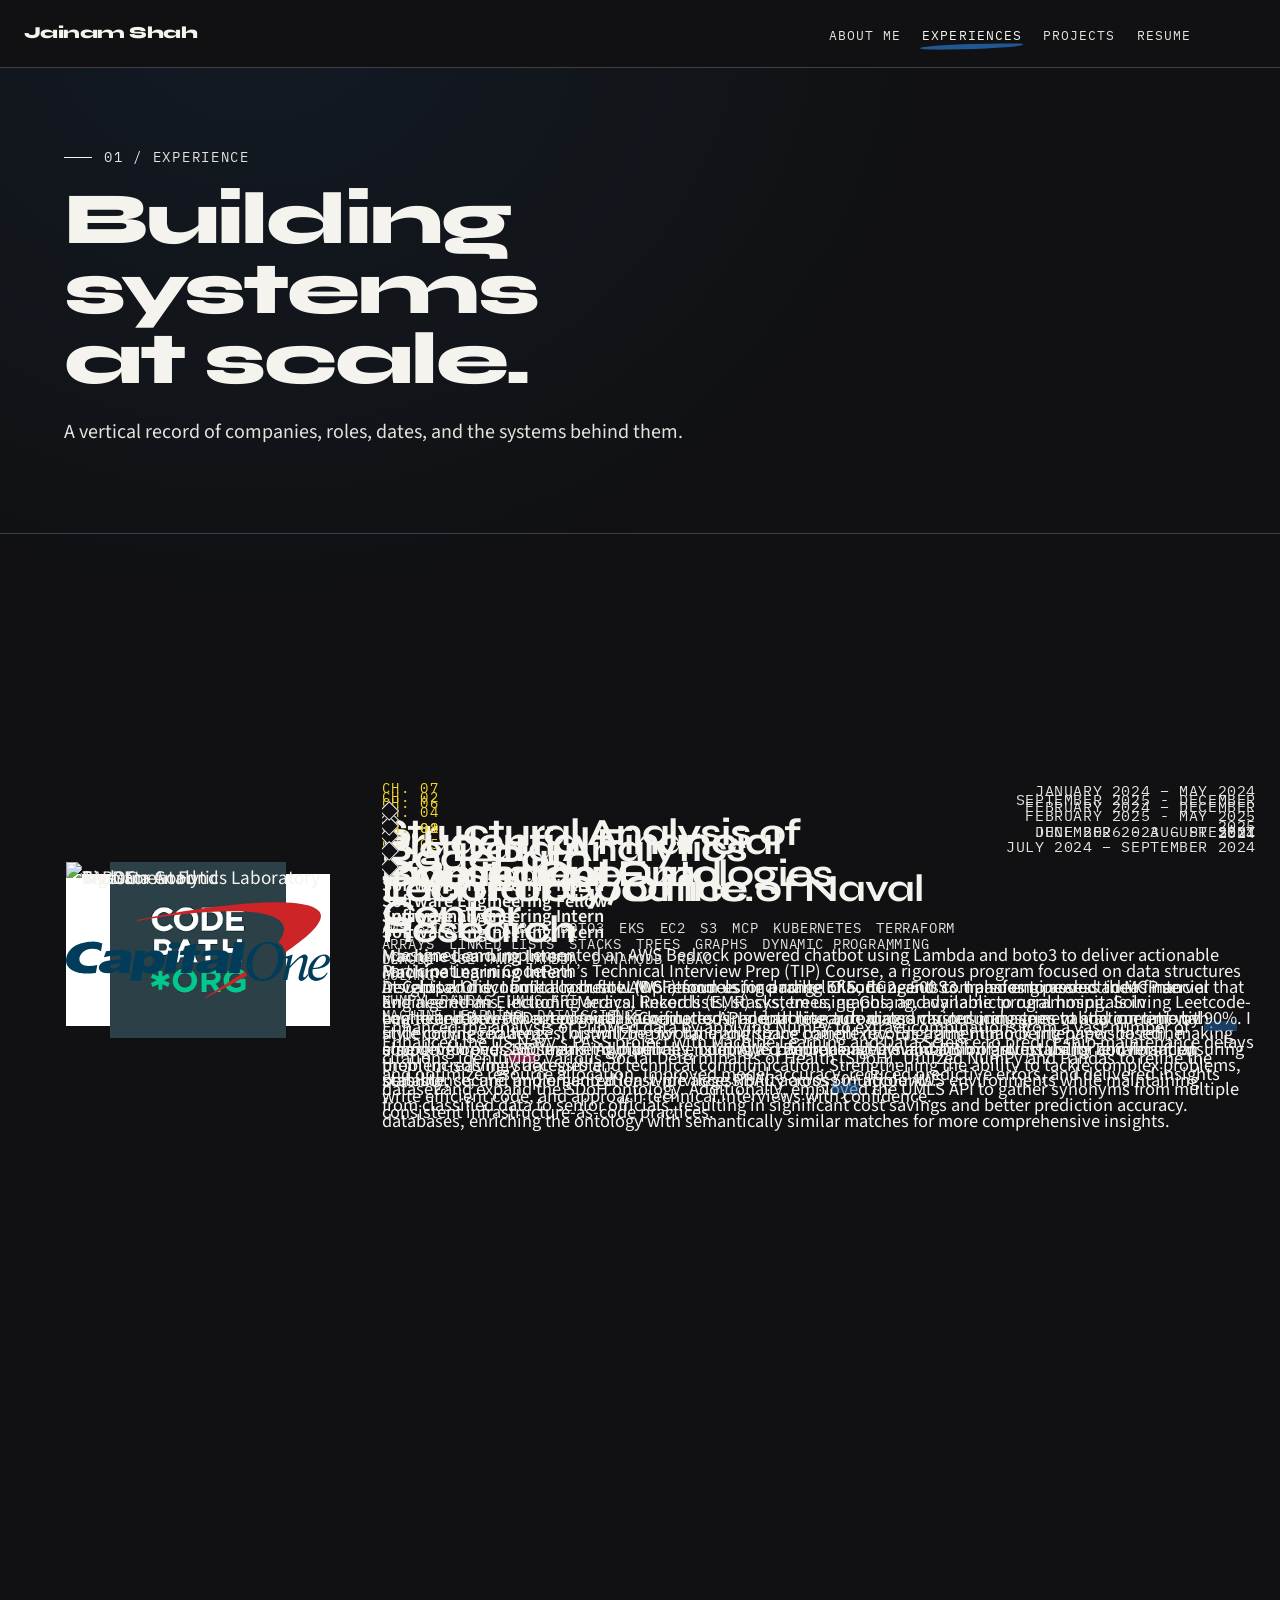
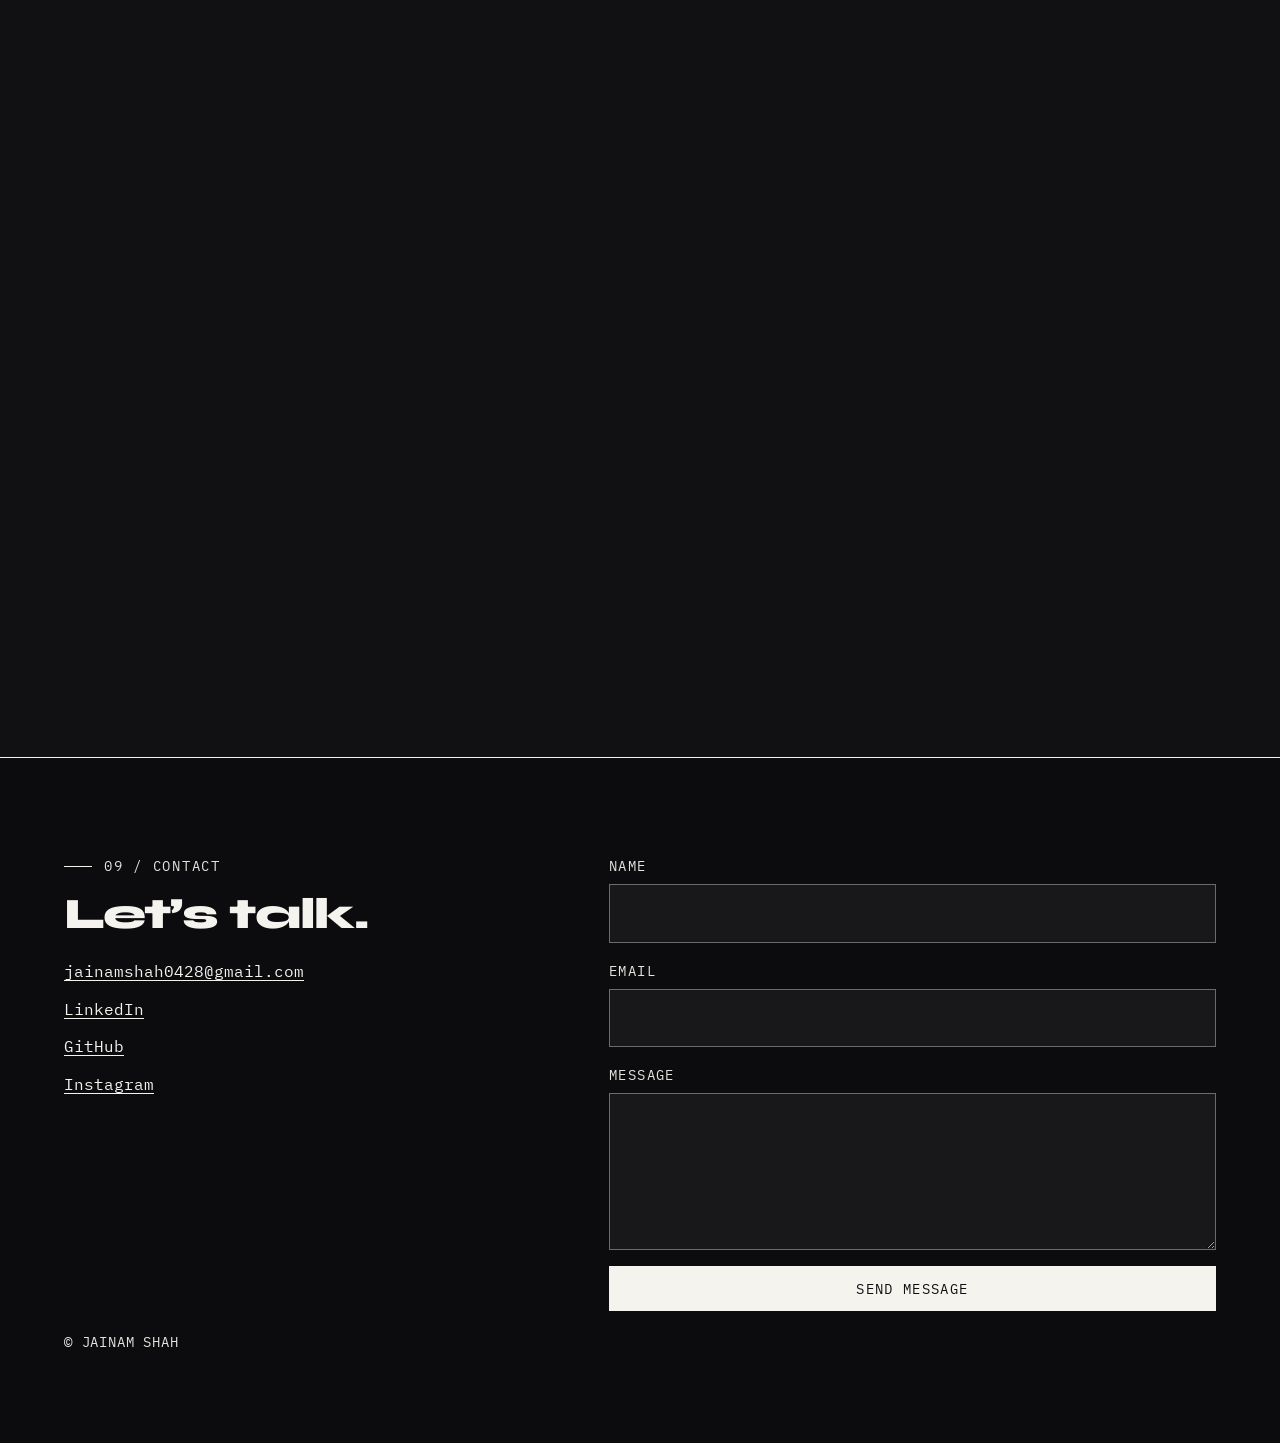
==== commit a1e919ad: "major changes" ====
--- a/experiences.html
+++ b/experiences.html
@@ -44,249 +44,199 @@
         <p class="lede">A vertical record of companies, roles, dates, and the systems behind them.</p>
       </section>
 
-      <section class="section">
-        <div class="wrap">
+      <section class="section experience-reel" style="--count: 8">
+        <div class="experience-pin wrap wrap-wide">
           <div class="timeline">
 
             <article class="chapter is-active" data-accent="cobalt" id="capital-one">
+              <img class="chapter-logo" src="images/capitalone-logo.svg" alt="Capital One" />
+              <div class="chapter-body">
               <span class="chapter-node" aria-hidden="true"></span>
               <div class="chapter-top">
                 <div>
                   <p class="chapter-id">CH. 01</p>
                   <h2>Capital One</h2>
                   <p class="role">Software Engineering Intern</p>
-                  <img class="chapter-logo" src="images/c1Picture.png" alt="Capital One" />
-                </div>
-                <p class="chapter-dates">June 2026 - Present</p>
-              </div>
-              <div class="schematic">
-                <p class="schematic-label">Note // architecture</p>
-                <div class="flow">
-                  <span class="node">Product Idea</span>
-                  <span class="flow-arrow" aria-hidden="true"><svg viewBox="0 0 28 10"><path d="M1 5h22" stroke="currentColor" stroke-width="1"/><path d="M19 1l6 4-6 4" fill="none" stroke="currentColor" stroke-width="1"/></svg></span>
-                  <span class="node node-fill">Claude Agents</span>
-                  <span class="flow-arrow" aria-hidden="true"><svg viewBox="0 0 28 10"><path d="M1 5h22" stroke="currentColor" stroke-width="1"/><path d="M19 1l6 4-6 4" fill="none" stroke="currentColor" stroke-width="1"/></svg></span>
-                  <span class="node">PRD</span>
-                  <span class="node">Technical Specification</span>
-                  <span class="node">Architecture</span>
-                </div>
-                <div class="flow" style="margin-top:0.65rem">
-                  <span class="node">SSE Streaming</span>
-                  <span class="flow-arrow" aria-hidden="true"><svg viewBox="0 0 28 10"><path d="M1 5h22" stroke="currentColor" stroke-width="1"/><path d="M19 1l6 4-6 4" fill="none" stroke="currentColor" stroke-width="1"/></svg></span>
-                  <span class="node node-fill">AWS Lambda</span>
-                  <span class="flow-arrow" aria-hidden="true"><svg viewBox="0 0 28 10"><path d="M1 5h22" stroke="currentColor" stroke-width="1"/><path d="M19 1l6 4-6 4" fill="none" stroke="currentColor" stroke-width="1"/></svg></span>
-                  <span class="node">DynamoDB</span>
-                  <span class="flow-arrow" aria-hidden="true"><svg viewBox="0 0 28 10"><path d="M1 5h22" stroke="currentColor" stroke-width="1"/><path d="M19 1l6 4-6 4" fill="none" stroke="currentColor" stroke-width="1"/></svg></span>
-                  <span class="node">RBAC</span>
-                </div>
-              </div>
+                </div>
+                <p class="chapter-dates">June 2026 - August 2021</p>
+              </div>
+              <ul class="stack">
+                <li>Claude</li>
+                <li>SSE</li>
+                <li>AWS Lambda</li>
+                <li>DynamoDB</li>
+                <li>RBAC</li>
+              </ul>
               <div class="prose">
                 <p>At Capital One, I built a robust LLM platform using parallel Claude agents to transform product ideas into engineer-ready PRDs, technical specifications, and architecture diagrams, reducing spec-validation time by <span class="mark">90%</span>. I also developed SSE streaming pipelines, built AWS Lambda and DynamoDB infrastructure for conversation persistence, and implemented least-privilege RBAC across <span class="mark">50+</span> accounts.</p>
               </div>
+              </div>
             </article>
 
             <article class="chapter" data-accent="magenta" id="prudential">
+              <img class="chapter-logo" src="images/prudential.png" alt="Prudential" />
+              <div class="chapter-body">
               <span class="chapter-node" aria-hidden="true"></span>
               <div class="chapter-top">
                 <div>
                   <p class="chapter-id">CH. 02</p>
                   <h2>Prudential Financial</h2>
                   <p class="role">Software Engineering Intern</p>
-                  <img class="chapter-logo" src="images/prudential.png" alt="Prudential" />
                 </div>
                 <p class="chapter-dates">September 2025 - December 2025</p>
               </div>
-              <div class="schematic">
-                <p class="schematic-label">Note // architecture</p>
-                <div class="flow">
-                  <span class="node node-fill">Bedrock Chatbot</span>
-                  <span class="flow-arrow" aria-hidden="true"><svg viewBox="0 0 28 10"><path d="M1 5h22" stroke="currentColor" stroke-width="1"/><path d="M19 1l6 4-6 4" fill="none" stroke="currentColor" stroke-width="1"/></svg></span>
-                  <span class="node">Lambda + boto3</span>
-                  <span class="flow-arrow" aria-hidden="true"><svg viewBox="0 0 28 10"><path d="M1 5h22" stroke="currentColor" stroke-width="1"/><path d="M19 1l6 4-6 4" fill="none" stroke="currentColor" stroke-width="1"/></svg></span>
-                  <span class="node">EKS</span>
-                  <span class="node">EC2</span>
-                  <span class="node">S3</span>
-                </div>
-                <div class="flow" style="margin-top:0.65rem">
-                  <span class="node">Bedrock Agents</span>
-                  <span class="flow-arrow" aria-hidden="true"><svg viewBox="0 0 28 10"><path d="M1 5h22" stroke="currentColor" stroke-width="1"/><path d="M19 1l6 4-6 4" fill="none" stroke="currentColor" stroke-width="1"/></svg></span>
-                  <span class="node node-fill">MCP Server</span>
-                  <span class="flow-arrow" aria-hidden="true"><svg viewBox="0 0 28 10"><path d="M1 5h22" stroke="currentColor" stroke-width="1"/><path d="M19 1l6 4-6 4" fill="none" stroke="currentColor" stroke-width="1"/></svg></span>
-                  <span class="node">Kubernetes APIs</span>
-                  <span class="flow-arrow" aria-hidden="true"><svg viewBox="0 0 28 10"><path d="M1 5h22" stroke="currentColor" stroke-width="1"/><path d="M19 1l6 4-6 4" fill="none" stroke="currentColor" stroke-width="1"/></svg></span>
-                  <span class="node">Terraform</span>
-                </div>
-              </div>
+              <ul class="stack">
+                <li>AWS Bedrock</li>
+                <li>Lambda</li>
+                <li>boto3</li>
+                <li>EKS</li>
+                <li>EC2</li>
+                <li>S3</li>
+                <li>MCP</li>
+                <li>Kubernetes</li>
+                <li>Terraform</li>
+              </ul>
               <div class="prose">
                 <p>I designed and implemented an AWS Bedrock powered chatbot using Lambda and boto3 to deliver actionable insights and dynamically create AWS resources, including EKS, EC2, and S3. I also engineered an MCP server that connected Bedrock agents with Kubernetes APIs, enabling automated cluster management and operational support for over <span class="mark">150</span> teams. Additionally, I deployed Bedrock agents and action groups using Terraform, ensuring scalable, secure, and organization-wide accessibility across multiple AWS environments while maintaining consistent infrastructure-as-code practices.</p>
               </div>
+              </div>
             </article>
 
             <article class="chapter" data-accent="tangerine" id="td">
+              <img class="chapter-logo" src="images/td-logo.svg" alt="TD Securities" />
+              <div class="chapter-body">
               <span class="chapter-node" aria-hidden="true"></span>
               <div class="chapter-top">
                 <div>
                   <p class="chapter-id">CH. 03</p>
                   <h2>TD Securities</h2>
                   <p class="role">Software Engineering Intern</p>
-                  <img class="chapter-logo" src="images/tds.jpeg" alt="TD Securities" />
                 </div>
                 <p class="chapter-dates">June 2025 - August 2025</p>
               </div>
-              <div class="schematic">
-                <p class="schematic-label">Note // architecture</p>
-                <div class="flow">
-                  <span class="node">REST / ZeroMQ APIs</span>
-                  <span class="flow-arrow" aria-hidden="true"><svg viewBox="0 0 28 10"><path d="M1 5h22" stroke="currentColor" stroke-width="1"/><path d="M19 1l6 4-6 4" fill="none" stroke="currentColor" stroke-width="1"/></svg></span>
-                  <span class="node node-fill">Spring Boot</span>
-                  <span class="flow-arrow" aria-hidden="true"><svg viewBox="0 0 28 10"><path d="M1 5h22" stroke="currentColor" stroke-width="1"/><path d="M19 1l6 4-6 4" fill="none" stroke="currentColor" stroke-width="1"/></svg></span>
-                  <span class="node">Dashboard</span>
-                  <span class="flow-arrow" aria-hidden="true"><svg viewBox="0 0 28 10"><path d="M1 5h22" stroke="currentColor" stroke-width="1"/><path d="M19 1l6 4-6 4" fill="none" stroke="currentColor" stroke-width="1"/></svg></span>
-                  <span class="node">Trade Metrics</span>
-                </div>
-                <div class="flow" style="margin-top:0.65rem">
-                  <span class="node">Regex Analysis</span>
-                  <span class="flow-arrow" aria-hidden="true"><svg viewBox="0 0 28 10"><path d="M1 5h22" stroke="currentColor" stroke-width="1"/><path d="M19 1l6 4-6 4" fill="none" stroke="currentColor" stroke-width="1"/></svg></span>
-                  <span class="node">~100 mappings</span>
-                  <span class="node">Protobuf</span>
-                </div>
-              </div>
+              <ul class="stack">
+                <li>Spring Boot</li>
+                <li>REST</li>
+                <li>ZeroMQ</li>
+                <li>Protobuf</li>
+                <li>regex</li>
+              </ul>
               <div class="prose">
                 <p>At TD, I led efforts to streamline risk attribution processes by reducing over 14,000 risk mappings to just ~100 using regex-based pattern recognition and targeted data analysis. Building on this foundation, I developed a robust Spring Boot application to monitor more than 80 critical APIs across REST and ZeroMQ, delivering real-time visibility through a dynamic and actionable user interface. Furthermore, I also created a dashboard to compare trade metrics post curve/code changes to maintain accuracy of previous records. Finally, to ensure scalable and efficient communication across system components, I also utilized Protobuf, enhancing both performance and application modularity.</p>
               </div>
+              </div>
             </article>
 
             <article class="chapter" data-accent="lime" id="codepath">
+              <img class="chapter-logo" src="images/codepath.png" alt="CodePath" />
+              <div class="chapter-body">
               <span class="chapter-node" aria-hidden="true"></span>
               <div class="chapter-top">
                 <div>
                   <p class="chapter-id">CH. 04</p>
                   <h2>CodePath</h2>
                   <p class="role">Software Engineering Fellow</p>
-                  <img class="chapter-logo" src="images/codepath.png" alt="CodePath" />
                 </div>
                 <p class="chapter-dates">February 2025 - May 2025</p>
               </div>
-              <div class="schematic">
-                <p class="schematic-label">Note // focus</p>
-                <div class="flow">
-                  <span class="node">Arrays</span>
-                  <span class="node">Linked Lists</span>
-                  <span class="node">Stacks</span>
-                  <span class="node">Trees</span>
-                  <span class="node">Graphs</span>
-                  <span class="node node-fill">Dynamic Programming</span>
-                </div>
-              </div>
+              <ul class="stack">
+                <li>Arrays</li>
+                <li>Linked Lists</li>
+                <li>Stacks</li>
+                <li>Trees</li>
+                <li>Graphs</li>
+                <li>Dynamic Programming</li>
+              </ul>
               <div class="prose">
                 <p>Participating in CodePath’s Technical Interview Prep (TIP) Course, a rigorous program focused on data structures and algorithms, including arrays, linked lists, stacks, trees, graphs, and dynamic programming. Solving Leetcode-style coding challenges, optimizing for time and space complexity. Engaging in mock interviews to refine problem-solving strategies and technical communication. Strengthening the ability to tackle complex problems, write efficient code, and approach technical interviews with confidence.</p>
               </div>
+              </div>
             </article>
 
             <article class="chapter" data-accent="cyan" id="tech-for-good">
+              <img class="chapter-logo" src="images/Tech For Good_High Quality.png" alt="Tech For Good" />
+              <div class="chapter-body">
               <span class="chapter-node" aria-hidden="true"></span>
               <div class="chapter-top">
                 <div>
                   <p class="chapter-id">CH. 05</p>
                   <h2>Tech For Good Inc.</h2>
                   <p class="role">Software Engineering Intern</p>
-                  <img class="chapter-logo" src="images/Tech For Good_High Quality.png" alt="Tech For Good" />
                 </div>
                 <p class="chapter-dates">July 2024 – September 2024</p>
               </div>
-              <div class="schematic">
-                <p class="schematic-label">Note // architecture</p>
-                <div class="flow">
-                  <span class="node">Paper Records</span>
-                  <span class="flow-arrow" aria-hidden="true"><svg viewBox="0 0 28 10"><path d="M1 5h22" stroke="currentColor" stroke-width="1"/><path d="M19 1l6 4-6 4" fill="none" stroke="currentColor" stroke-width="1"/></svg></span>
-                  <span class="node node-fill">EMR · Golang</span>
-                  <span class="flow-arrow" aria-hidden="true"><svg viewBox="0 0 28 10"><path d="M1 5h22" stroke="currentColor" stroke-width="1"/><path d="M19 1l6 4-6 4" fill="none" stroke="currentColor" stroke-width="1"/></svg></span>
-                  <span class="node">Rural Hospitals</span>
-                </div>
-              </div>
+              <ul class="stack">
+                <li>Golang</li>
+              </ul>
               <div class="prose">
                 <p>Engineered an Electronic Medical Records (EMR) system using Golang, available to rural hospitals in underprivileged areas. This will be pivotal in digitizing patient records (rather than being paper-based), making them increasingly accessible</p>
               </div>
+              </div>
             </article>
 
             <article class="chapter" data-accent="violet" id="bdal">
+              <img class="chapter-logo" src="images/IMG_E8BCC4598E19-1.jpeg" alt="Big Data Analytics Laboratory" />
+              <div class="chapter-body">
               <span class="chapter-node" aria-hidden="true"></span>
               <div class="chapter-top">
                 <div>
                   <p class="chapter-id">CH. 06</p>
                   <h2>Big Data Analytics Laboratory/Office of Naval Research</h2>
                   <p class="role">Machine Learning Intern</p>
-                  <img class="chapter-logo" src="images/IMG_E8BCC4598E19-1.jpeg" alt="Big Data Analytics Laboratory" />
                 </div>
                 <p class="chapter-dates">February 2024 – December 2024</p>
               </div>
-              <div class="schematic">
-                <p class="schematic-label">Note // architecture</p>
-                <div class="flow">
-                  <span class="node">US Navy PASS</span>
-                  <span class="flow-arrow" aria-hidden="true"><svg viewBox="0 0 28 10"><path d="M1 5h22" stroke="currentColor" stroke-width="1"/><path d="M19 1l6 4-6 4" fill="none" stroke="currentColor" stroke-width="1"/></svg></span>
-                  <span class="node node-fill">Machine Learning</span>
-                  <span class="flow-arrow" aria-hidden="true"><svg viewBox="0 0 28 10"><path d="M1 5h22" stroke="currentColor" stroke-width="1"/><path d="M19 1l6 4-6 4" fill="none" stroke="currentColor" stroke-width="1"/></svg></span>
-                  <span class="node">Delay Prediction</span>
-                  <span class="node">Resource Allocation</span>
-                </div>
-              </div>
+              <ul class="stack">
+                <li>Machine Learning</li>
+                <li>Data Science</li>
+              </ul>
               <div class="prose">
                 <p>Enhanced the US Navy’s PASS project with Machine Learning and Data Science to predict ship maintenance delays and optimize resource allocation. Improved model accuracy, reduced predictive errors, and delivered insights from classified data to senior officials, resulting in significant cost savings and better prediction accuracy.</p>
               </div>
+              </div>
             </article>
 
             <article class="chapter" data-accent="yellow" id="saboc">
+              <img class="chapter-logo" src="images/saboc.jpeg" alt="SABOC" />
+              <div class="chapter-body">
               <span class="chapter-node" aria-hidden="true"></span>
               <div class="chapter-top">
                 <div>
                   <p class="chapter-id">CH. 07</p>
                   <h2>Structural Analysis of Biomedical Ontologies Center</h2>
                   <p class="role">Machine Learning Intern</p>
-                  <img class="chapter-logo" src="images/saboc.jpeg" alt="SABOC" />
                 </div>
                 <p class="chapter-dates">January 2024 – May 2024</p>
               </div>
-              <div class="schematic">
-                <p class="schematic-label">Note // architecture</p>
-                <div class="flow">
-                  <span class="node">PubMed Citations</span>
-                  <span class="flow-arrow" aria-hidden="true"><svg viewBox="0 0 28 10"><path d="M1 5h22" stroke="currentColor" stroke-width="1"/><path d="M19 1l6 4-6 4" fill="none" stroke="currentColor" stroke-width="1"/></svg></span>
-                  <span class="node node-fill">NumPy / Pandas</span>
-                  <span class="flow-arrow" aria-hidden="true"><svg viewBox="0 0 28 10"><path d="M1 5h22" stroke="currentColor" stroke-width="1"/><path d="M19 1l6 4-6 4" fill="none" stroke="currentColor" stroke-width="1"/></svg></span>
-                  <span class="node">SDoH Ontology</span>
-                  <span class="flow-arrow" aria-hidden="true"><svg viewBox="0 0 28 10"><path d="M1 5h22" stroke="currentColor" stroke-width="1"/><path d="M19 1l6 4-6 4" fill="none" stroke="currentColor" stroke-width="1"/></svg></span>
-                  <span class="node">UMLS API</span>
-                </div>
-              </div>
+              <ul class="stack">
+                <li>NumPy</li>
+                <li>Pandas</li>
+                <li>UMLS API</li>
+              </ul>
               <div class="prose">
                 <p>Enhanced the analysis of PubMed data by applying NumPy to extract combinations from a vast number of citations, identifying various Social Determinants of Health (SDoH). Utilized NumPy and Pandas to refine the dataset and expand the SDoH ontology. Additionally, employed the UMLS API to gather synonyms from multiple databases, enriching the ontology with semantically similar matches for more comprehensive insights.</p>
               </div>
+              </div>
             </article>
 
             <article class="chapter" data-accent="cobalt" id="investment-fund">
+              <img class="chapter-logo" src="images/download.png" alt="Investment Fund" />
+              <div class="chapter-body">
               <span class="chapter-node" aria-hidden="true"></span>
               <div class="chapter-top">
                 <div>
                   <p class="chapter-id">CH. 08</p>
                   <h2>Investment Fund</h2>
                   <p class="role">Junior Analyst</p>
-                  <img class="chapter-logo" src="images/download.png" alt="Investment Fund" />
                 </div>
                 <p class="chapter-dates">December 2023 - Present</p>
               </div>
-              <div class="schematic">
-                <p class="schematic-label">Note // process</p>
-                <div class="flow">
-                  <span class="node">Industry Research</span>
-                  <span class="flow-arrow" aria-hidden="true"><svg viewBox="0 0 28 10"><path d="M1 5h22" stroke="currentColor" stroke-width="1"/><path d="M19 1l6 4-6 4" fill="none" stroke="currentColor" stroke-width="1"/></svg></span>
-                  <span class="node node-fill">DCF Models</span>
-                  <span class="flow-arrow" aria-hidden="true"><svg viewBox="0 0 28 10"><path d="M1 5h22" stroke="currentColor" stroke-width="1"/><path d="M19 1l6 4-6 4" fill="none" stroke="currentColor" stroke-width="1"/></svg></span>
-                  <span class="node">Fortune 500</span>
-                </div>
-              </div>
+              <ul class="stack">
+                <li>DCF</li>
+              </ul>
               <div class="prose">
                 <p>Developed discounted cash flow (DCF) models for a range of Fortune 500 companies to assess their financial health and investment potential. Conducted in-depth research across various industries to stay current with emerging trends and market dynamics, ensuring a comprehensive evaluation of investability and financial stability.</p>
+              </div>
               </div>
             </article>
 
--- a/assets/css/sketchbook.css
+++ b/assets/css/sketchbook.css
@@ -65,11 +65,6 @@
   display: block;
   background: transparent;
   border: 0;
-  filter: invert(1) hue-rotate(180deg);
-}
-
-.portrait img {
-  filter: none;
 }
 
 a {
@@ -591,29 +586,94 @@
    Experience timeline
    -------------------------------------------------------------------------- */
 
+.experience-reel {
+  --count: 8;
+  height: calc(var(--count) * 92vh);
+  padding-top: 0;
+  padding-bottom: 0;
+}
+
+.experience-pin {
+  position: sticky;
+  top: var(--nav-h);
+  height: calc(100vh - var(--nav-h));
+  display: flex;
+  align-items: center;
+}
+
 .timeline {
   position: relative;
   display: grid;
+  width: 100%;
   gap: 0;
 }
 
 .timeline::before {
-  content: "";
-  position: absolute;
-  left: 0.42rem;
-  top: 0.3rem;
-  bottom: 0.3rem;
-  width: 1px;
-  background: var(--line-strong);
+  display: none;
 }
 
 .chapter {
+  grid-area: 1 / 1;
+  display: grid;
+  grid-template-columns: minmax(11rem, 16.5rem) minmax(0, 1fr);
+  gap: 2rem 3.25rem;
+  align-items: center;
   position: relative;
-  padding: 2.25rem 0 2.75rem 2.6rem;
-  border-top: 1px solid var(--line);
-}
-
-.chapter:first-child { border-top: 0; }
+  padding: 0 0 0 2.6rem;
+  min-height: 0;
+  border: 0;
+  opacity: 0;
+  visibility: hidden;
+  pointer-events: none;
+  transform: translateY(0.55rem);
+  transition: opacity 0.5s var(--ease), transform 0.5s var(--ease), visibility 0.5s;
+}
+
+.chapter.is-active {
+  opacity: 1;
+  visibility: visible;
+  pointer-events: auto;
+  transform: none;
+  z-index: 1;
+}
+
+@media (prefers-reduced-motion: reduce) {
+  .experience-reel { height: auto; }
+  .experience-pin {
+    position: static;
+    height: auto;
+    display: block;
+  }
+  .timeline { display: block; }
+  .chapter {
+    grid-area: auto;
+    display: grid;
+    opacity: 1;
+    visibility: visible;
+    pointer-events: auto;
+    transform: none;
+    padding: 2.5rem 0 2.5rem 2.1rem;
+    border-top: 1px solid var(--line);
+  }
+  .chapter:first-child { border-top: 0; }
+}
+
+.chapter-body {
+  position: relative;
+  min-width: 0;
+  max-height: calc(100vh - var(--nav-h) - 4rem);
+  overflow: auto;
+}
+
+.chapter-logo {
+  width: 100%;
+  height: 11rem;
+  object-fit: contain;
+  object-position: center;
+  margin: 0;
+  padding: 0;
+  background: transparent;
+}
 
 .chapter-node {
   position: absolute;
@@ -638,16 +698,6 @@
   grid-template-columns: minmax(0, 1.15fr) minmax(8rem, 0.55fr);
   gap: 1rem 2rem;
   align-items: start;
-}
-
-.chapter-logo {
-  width: 8.5rem;
-  height: 3.6rem;
-  object-fit: contain;
-  object-position: left center;
-  margin: 0.75rem 0 1rem;
-  padding: 0;
-  background: transparent;
 }
 
 .chapter h2 {
@@ -786,8 +836,10 @@
   align-items: start;
 }
 
-.project:nth-child(even) { direction: rtl; }
-.project:nth-child(even) > * { direction: ltr; }
+.project.no-media {
+  grid-template-columns: 1fr;
+  direction: ltr;
+}
 
 .project-media {
   position: relative;
@@ -1031,7 +1083,14 @@
 
   .hero-art { display: none; }
   .display-xl { font-size: clamp(3.4rem, 18vw, 5.4rem); }
-  .chapter { padding-left: 2.1rem; }
+  .chapter {
+    grid-template-columns: 1fr;
+    gap: 1.25rem;
+    padding-left: 2.1rem;
+    align-items: start;
+  }
+  .chapter-logo { height: 5.5rem; }
+  .chapter-body { max-height: calc(100vh - var(--nav-h) - 8.5rem); }
   .chapter-top { grid-template-columns: 1fr; }
   .chapter-dates { text-align: left; }
   .metrics { gap: 1.1rem 1.5rem; }
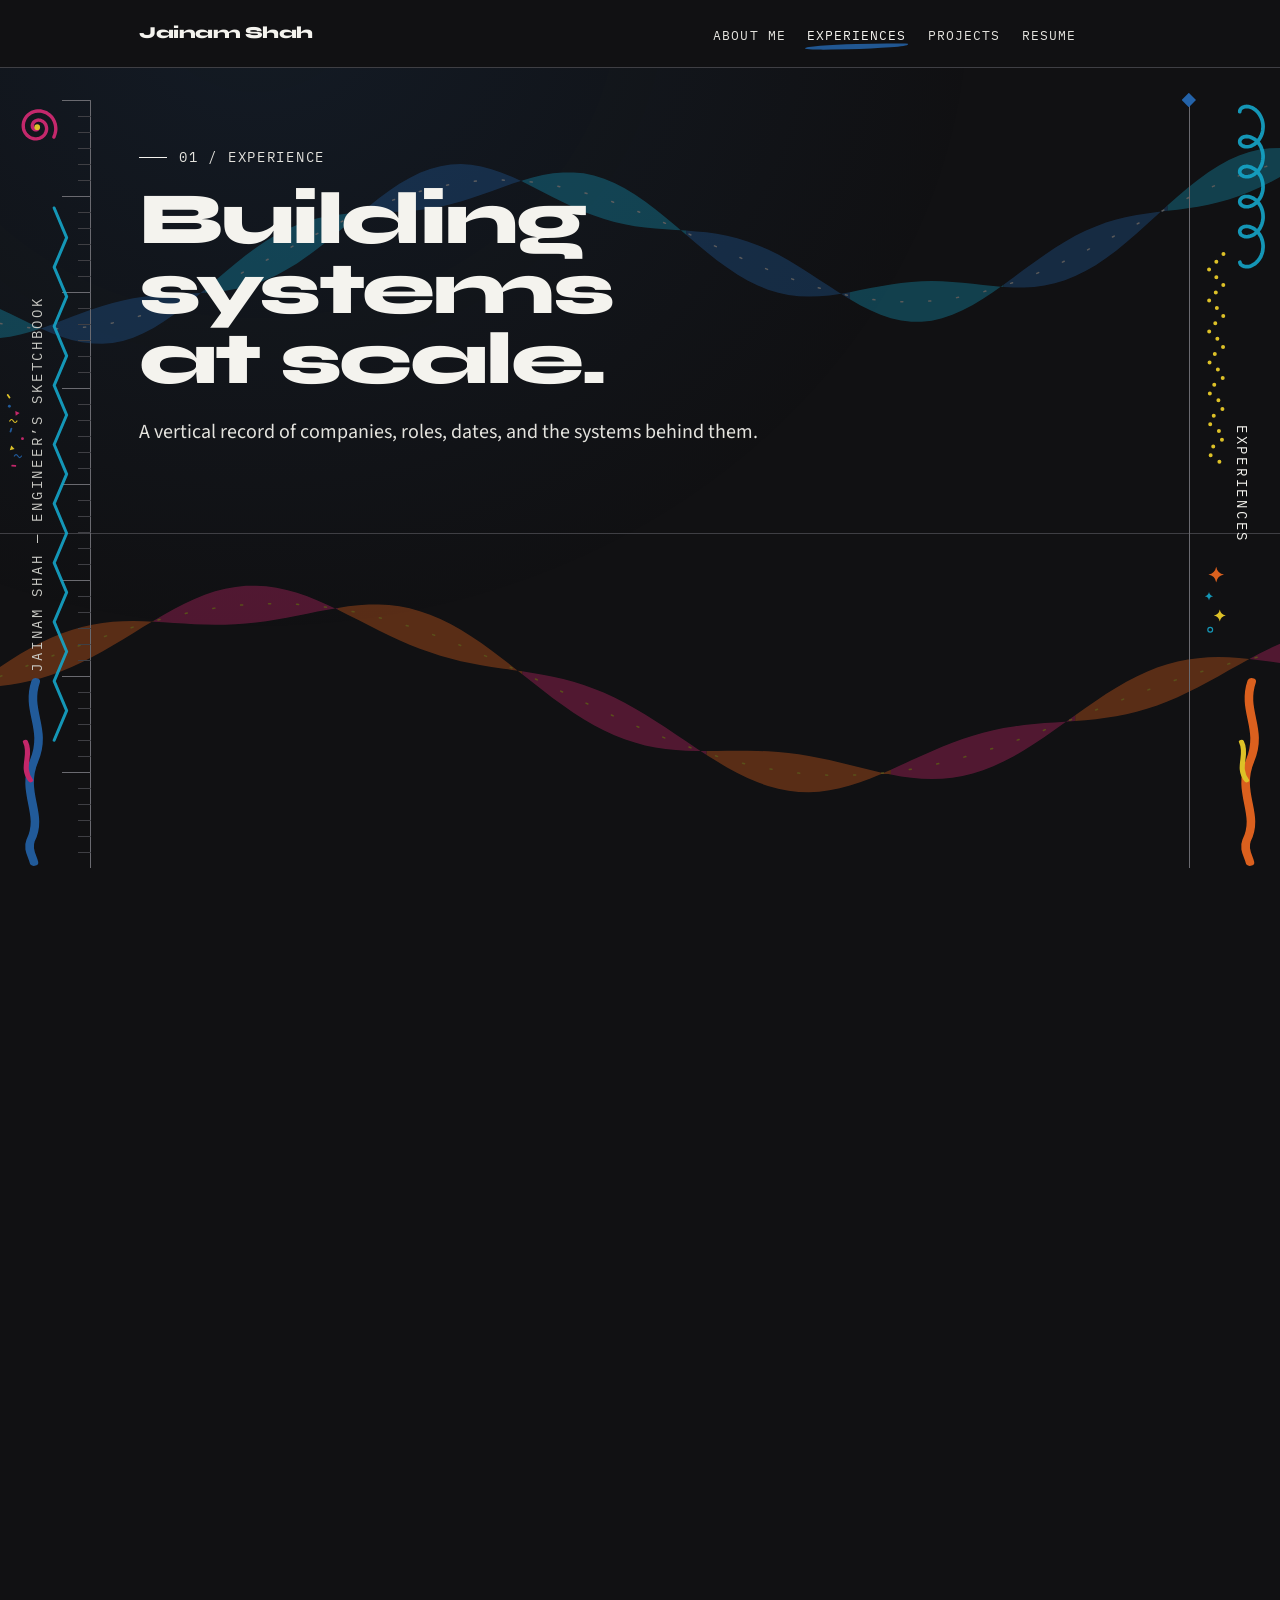
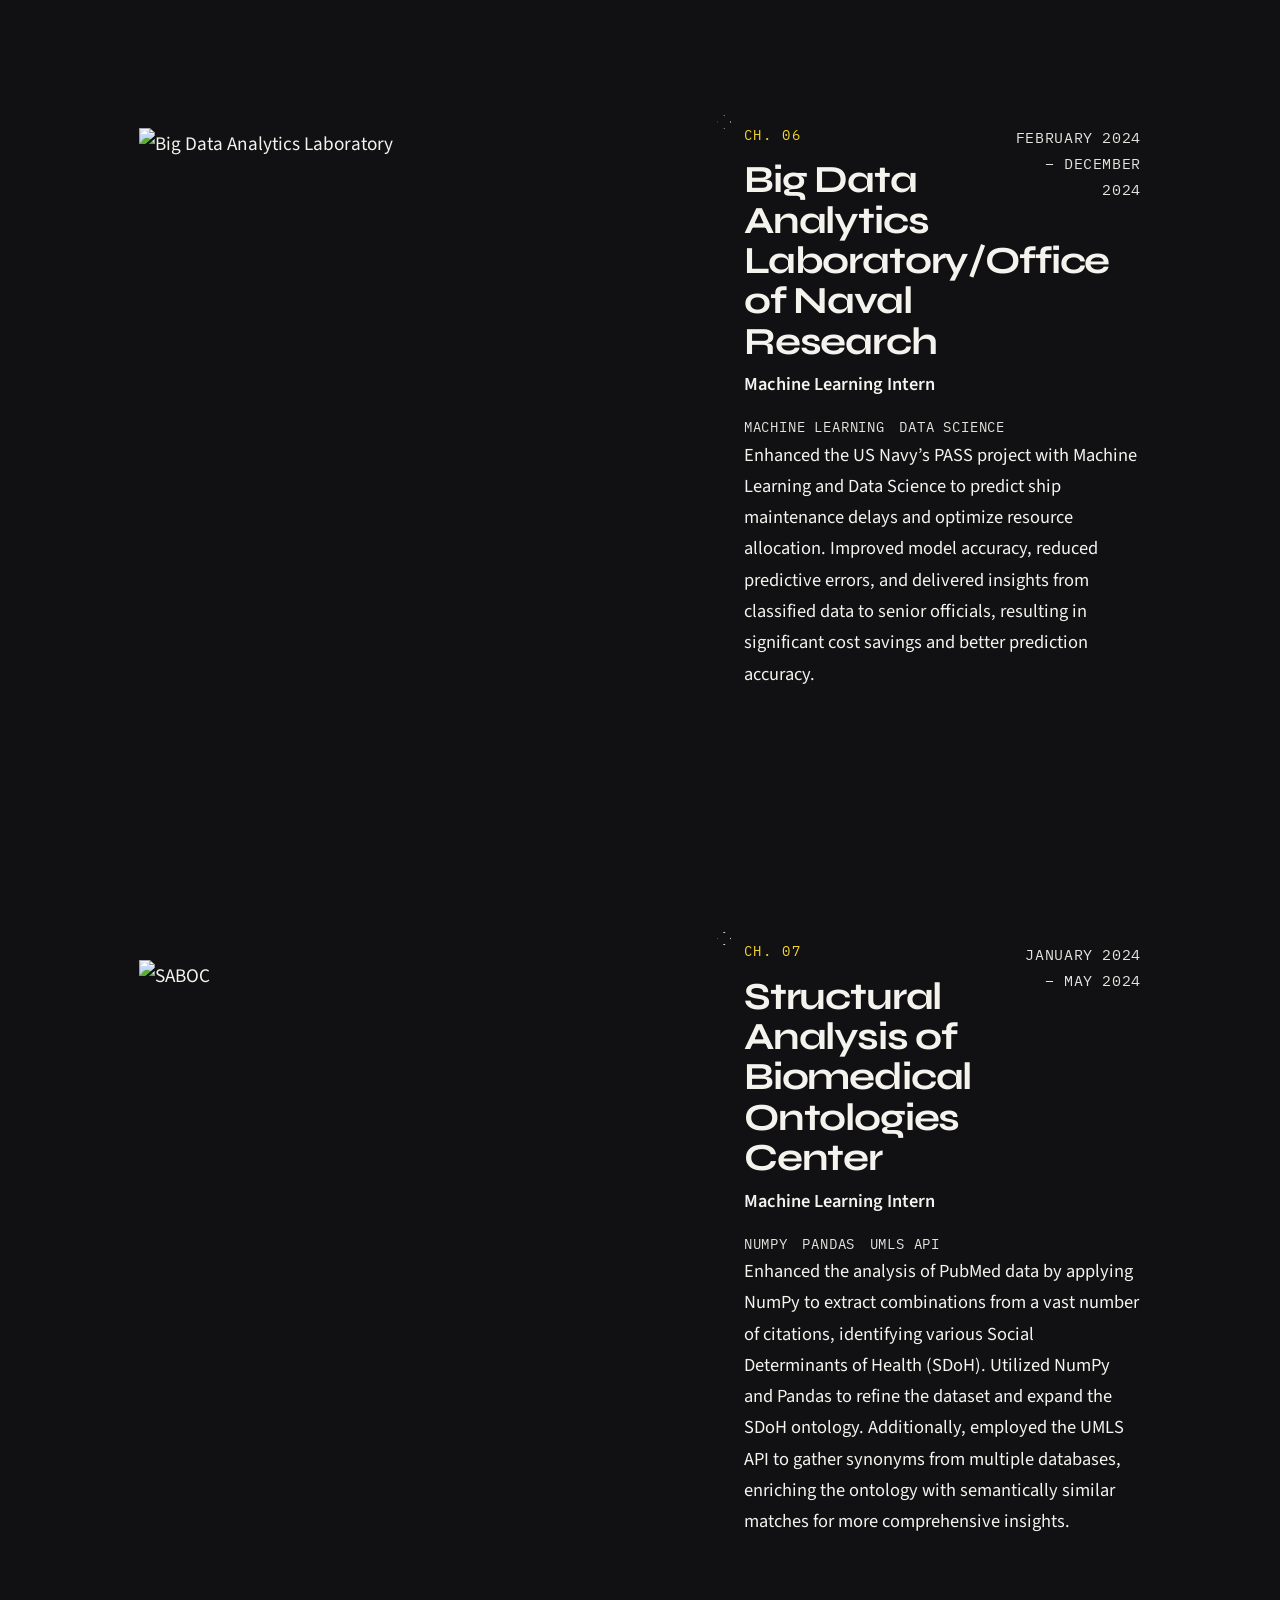
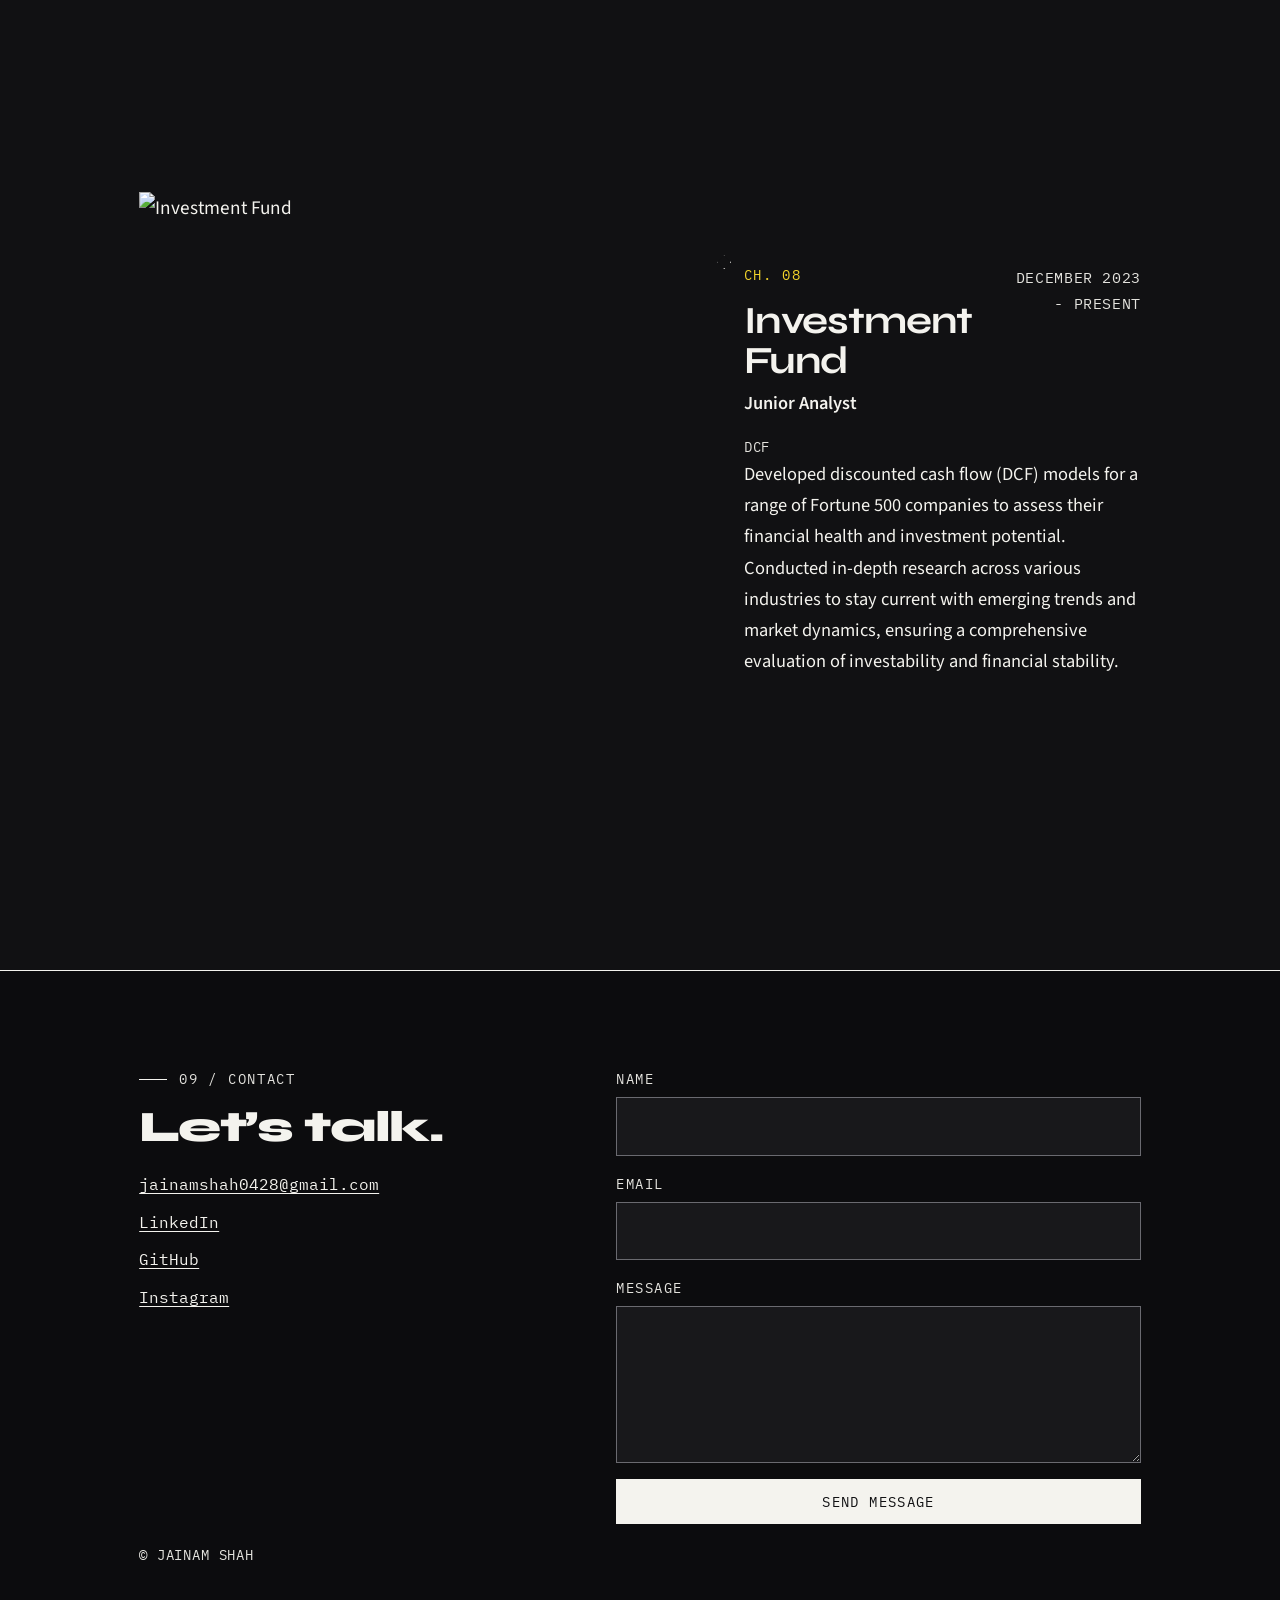
==== commit c74fb898: "changes" ====
--- a/experiences.html
+++ b/experiences.html
@@ -44,8 +44,8 @@
         <p class="lede">A vertical record of companies, roles, dates, and the systems behind them.</p>
       </section>
 
-      <section class="section experience-reel" style="--count: 8">
-        <div class="experience-pin wrap wrap-wide">
+      <section class="section experience-reel">
+        <div class="wrap wrap-wide">
           <div class="timeline">
 
             <article class="chapter is-active" data-accent="cobalt" id="capital-one">
@@ -58,7 +58,7 @@
                   <h2>Capital One</h2>
                   <p class="role">Software Engineering Intern</p>
                 </div>
-                <p class="chapter-dates">June 2026 - August 2021</p>
+                <p class="chapter-dates">June 2026 - August 2026</p>
               </div>
               <ul class="stack">
                 <li>Claude</li>
--- a/assets/css/sketchbook.css
+++ b/assets/css/sketchbook.css
@@ -123,6 +123,214 @@
 .wrap-wide {
   width: min(calc(100% - 3rem), var(--max-wide));
   margin-inline: auto;
+}
+
+/* --------------------------------------------------------------------------
+   Side rails
+   -------------------------------------------------------------------------- */
+
+.side-rail {
+  display: none;
+}
+
+@media (min-width: 1100px) {
+  :root { --rail: clamp(6rem, 9vw, 9rem); }
+
+  .wrap {
+    width: min(calc(100% - 2 * var(--rail) - 3rem), var(--max));
+  }
+
+  .wrap-wide {
+    width: min(calc(100% - 2 * var(--rail) - 3rem), var(--max-wide));
+  }
+
+  .side-rail {
+    display: block;
+    position: fixed;
+    top: calc(var(--nav-h) + 2rem);
+    bottom: 2rem;
+    width: var(--rail);
+    z-index: 5;
+    pointer-events: none;
+    font-family: var(--font-mono);
+    font-size: 0.85rem;
+    letter-spacing: 0.2em;
+    text-transform: uppercase;
+    color: var(--graphite);
+  }
+
+  .side-rail-left { left: 0; }
+  .side-rail-right { right: 0; }
+
+  .side-rail::before {
+    content: "";
+    position: absolute;
+    top: 0;
+    bottom: 0;
+    width: 1px;
+    background: var(--line-strong);
+  }
+
+  .side-rail-left::before { right: 1.5rem; }
+  .side-rail-right::before { left: 1.5rem; }
+
+  .rail-ticks {
+    position: absolute;
+    top: 0;
+    bottom: 0;
+    right: 1.5rem;
+    width: 1.8rem;
+    background:
+      repeating-linear-gradient(to bottom, var(--line-strong) 0 1px, transparent 1px 96px) right / 1.8rem 100% no-repeat,
+      repeating-linear-gradient(to bottom, var(--line) 0 1px, transparent 1px 16px) right / 0.8rem 100% no-repeat;
+  }
+
+  .rail-label {
+    position: absolute;
+    top: 50%;
+    white-space: nowrap;
+  }
+
+  .side-rail-left .rail-label {
+    left: 2.4rem;
+    transform: translate(-50%, -50%) rotate(-90deg);
+    transform-origin: center;
+  }
+
+  .side-rail-right .rail-label {
+    right: 2.4rem;
+    transform: translate(50%, -50%) rotate(90deg);
+    transform-origin: center;
+    color: #F4F3EE;
+  }
+
+  .rail-piece {
+    position: absolute;
+    overflow: visible;
+    opacity: 0.9;
+    translate: 0 calc(var(--progress, 0) * var(--drift, 0px));
+  }
+
+  .rail-piece.sway {
+    transform-origin: 50% 0;
+    animation: rail-sway 6s ease-in-out infinite alternate;
+  }
+
+  .rail-piece.float {
+    animation: rail-float 4.5s ease-in-out infinite alternate;
+  }
+
+  .rail-piece.spin {
+    animation: rail-spin 14s linear infinite;
+  }
+
+  .rail-piece.draw path[pathLength] {
+    stroke-dasharray: 1;
+    stroke-dashoffset: 1;
+    animation: rail-draw 1.8s cubic-bezier(0.6, 0, 0.3, 1) 0.2s forwards;
+  }
+
+  .rail-track {
+    position: absolute;
+    top: 0;
+    bottom: 14rem;
+    left: 1.5rem;
+    width: 1px;
+  }
+
+  .rail-marker {
+    position: absolute;
+    left: -0.45rem;
+    top: calc(var(--progress, 0) * 100%);
+    width: 0.9rem;
+    height: 0.9rem;
+    margin-top: -0.45rem;
+    background: var(--cobalt);
+    clip-path: polygon(50% 0, 100% 50%, 50% 100%, 0 50%);
+  }
+}
+
+.page-streamers {
+  position: fixed;
+  inset: 0;
+  z-index: 0;
+  pointer-events: none;
+  overflow: hidden;
+}
+
+.canvas > main,
+.canvas > .contact {
+  position: relative;
+  z-index: 1;
+}
+
+.streamer {
+  position: absolute;
+  left: 0;
+  width: 100%;
+  height: 30vh;
+  overflow: visible;
+  opacity: 0.32;
+  translate: 0 calc(var(--progress, 0) * var(--drift, 0px));
+  animation: streamer-reveal 2.4s cubic-bezier(0.6, 0, 0.25, 1) 0.3s both,
+    streamer-bob 9s ease-in-out 2.7s infinite alternate;
+}
+
+.streamer.from-left { --hide: inset(0 100% 0 0); }
+.streamer.from-right { --hide: inset(0 0 0 100%); animation-delay: 0.7s, 3.1s; }
+
+.streamer-flow {
+  stroke-dasharray: 2 26;
+  animation: streamer-flow 3s linear infinite;
+}
+
+.streamer.from-right .streamer-flow { animation-direction: reverse; }
+
+@keyframes streamer-reveal {
+  from { clip-path: var(--hide); }
+  to { clip-path: inset(0 0 0 0); }
+}
+
+@keyframes streamer-bob {
+  from { transform: translateY(-10px); }
+  to { transform: translateY(10px); }
+}
+
+@keyframes streamer-flow {
+  to { stroke-dashoffset: -28; }
+}
+
+@media (max-width: 640px) {
+  .streamer { opacity: 0.2; height: 22vh; }
+}
+
+@keyframes rail-sway {
+  from { rotate: -4deg; }
+  to { rotate: 4deg; }
+}
+
+@keyframes rail-float {
+  from { transform: translateY(-6px) rotate(-3deg); }
+  to { transform: translateY(6px) rotate(3deg); }
+}
+
+@keyframes rail-spin {
+  to { rotate: 360deg; }
+}
+
+@keyframes rail-draw {
+  to { stroke-dashoffset: 0; }
+}
+
+@media (prefers-reduced-motion: reduce) {
+  .streamer,
+  .streamer-flow,
+  .rail-piece,
+  .rail-piece path {
+    animation: none !important;
+    stroke-dashoffset: 0 !important;
+    translate: none;
+  }
 }
 
 /* --------------------------------------------------------------------------
@@ -587,18 +795,8 @@
    -------------------------------------------------------------------------- */
 
 .experience-reel {
-  --count: 8;
-  height: calc(var(--count) * 92vh);
-  padding-top: 0;
-  padding-bottom: 0;
-}
-
-.experience-pin {
-  position: sticky;
-  top: var(--nav-h);
-  height: calc(100vh - var(--nav-h));
-  display: flex;
-  align-items: center;
+  padding-top: 10vh;
+  padding-bottom: 10vh;
 }
 
 .timeline {
@@ -613,61 +811,29 @@
 }
 
 .chapter {
-  grid-area: 1 / 1;
   display: grid;
-  grid-template-columns: minmax(11rem, 16.5rem) minmax(0, 1fr);
-  gap: 2rem 3.25rem;
+  grid-template-columns: minmax(0, 1.25fr) minmax(0, 1fr);
+  gap: 2rem 2.5rem;
   align-items: center;
   position: relative;
-  padding: 0 0 0 2.6rem;
-  min-height: 0;
+  min-height: calc(100vh - var(--nav-h));
+  padding: 0;
   border: 0;
-  opacity: 0;
-  visibility: hidden;
-  pointer-events: none;
-  transform: translateY(0.55rem);
-  transition: opacity 0.5s var(--ease), transform 0.5s var(--ease), visibility 0.5s;
-}
-
-.chapter.is-active {
-  opacity: 1;
+  opacity: var(--reveal, 1);
   visibility: visible;
-  pointer-events: auto;
-  transform: none;
-  z-index: 1;
-}
-
-@media (prefers-reduced-motion: reduce) {
-  .experience-reel { height: auto; }
-  .experience-pin {
-    position: static;
-    height: auto;
-    display: block;
-  }
-  .timeline { display: block; }
-  .chapter {
-    grid-area: auto;
-    display: grid;
-    opacity: 1;
-    visibility: visible;
-    pointer-events: auto;
-    transform: none;
-    padding: 2.5rem 0 2.5rem 2.1rem;
-    border-top: 1px solid var(--line);
-  }
-  .chapter:first-child { border-top: 0; }
+  will-change: opacity;
 }
 
 .chapter-body {
   position: relative;
   min-width: 0;
-  max-height: calc(100vh - var(--nav-h) - 4rem);
-  overflow: auto;
+  overflow: visible;
+  padding-left: 1.9rem;
 }
 
 .chapter-logo {
   width: 100%;
-  height: 11rem;
+  height: min(34rem, 70vh);
   object-fit: contain;
   object-position: center;
   margin: 0;
@@ -677,13 +843,13 @@
 
 .chapter-node {
   position: absolute;
-  left: 0;
-  top: 2.55rem;
-  width: 0.9rem;
-  height: 0.9rem;
+  left: 0.25rem;
+  top: 0.32rem;
+  width: 0.85rem;
+  height: 0.85rem;
   background: var(--ivory);
   border: 1.5px solid var(--charcoal);
-  transform: rotate(45deg);
+  clip-path: polygon(50% 0, 100% 50%, 50% 100%, 0 50%);
   z-index: 2;
 }
 
@@ -829,11 +995,22 @@
 
 .project {
   display: grid;
-  grid-template-columns: minmax(0, 1.05fr) minmax(0, 0.95fr);
-  gap: 2.5rem 3.5rem;
-  padding: 3rem 0;
-  border-top: 1px solid var(--line);
-  align-items: start;
+  grid-template-columns: minmax(0, 1.25fr) minmax(0, 1fr);
+  gap: 2rem 2.5rem;
+  padding: 0;
+  border: 0;
+  align-items: center;
+  min-height: calc(100vh - var(--nav-h));
+  opacity: var(--reveal, 1);
+  will-change: opacity;
+}
+
+.project:nth-child(even of .project:not(.no-media)) {
+  direction: rtl;
+}
+
+.project:nth-child(even of .project:not(.no-media)) > * {
+  direction: ltr;
 }
 
 .project.no-media {
@@ -844,11 +1021,16 @@
 .project-media {
   position: relative;
   background: transparent;
+  display: flex;
+  align-items: center;
+  justify-content: center;
 }
 
 .project-media img {
   width: 100%;
-  max-height: 22rem;
+  height: auto;
+  max-width: 100%;
+  max-height: min(34rem, 70vh);
   object-fit: contain;
 }
 
@@ -1029,7 +1211,8 @@
     grid-template-columns: 1fr;
   }
 
-  .project:nth-child(even) { direction: ltr; }
+  .project:nth-child(even of .project:not(.no-media)) { direction: ltr; }
+  .project { align-content: center; gap: 1.25rem; }
   .skill-board { grid-template-columns: 1fr 1fr; }
   .skill-col:nth-child(3n + 2),
   .skill-col:nth-child(3n + 3) {
@@ -1086,11 +1269,12 @@
   .chapter {
     grid-template-columns: 1fr;
     gap: 1.25rem;
-    padding-left: 2.1rem;
+    padding-left: 0;
     align-items: start;
   }
-  .chapter-logo { height: 5.5rem; }
-  .chapter-body { max-height: calc(100vh - var(--nav-h) - 8.5rem); }
+  .chapter-logo { height: 15rem; }
+  .project-media img { max-height: 15rem; }
+  .chapter { min-height: calc(100vh - var(--nav-h)); align-content: center; }
   .chapter-top { grid-template-columns: 1fr; }
   .chapter-dates { text-align: left; }
   .metrics { gap: 1.1rem 1.5rem; }
